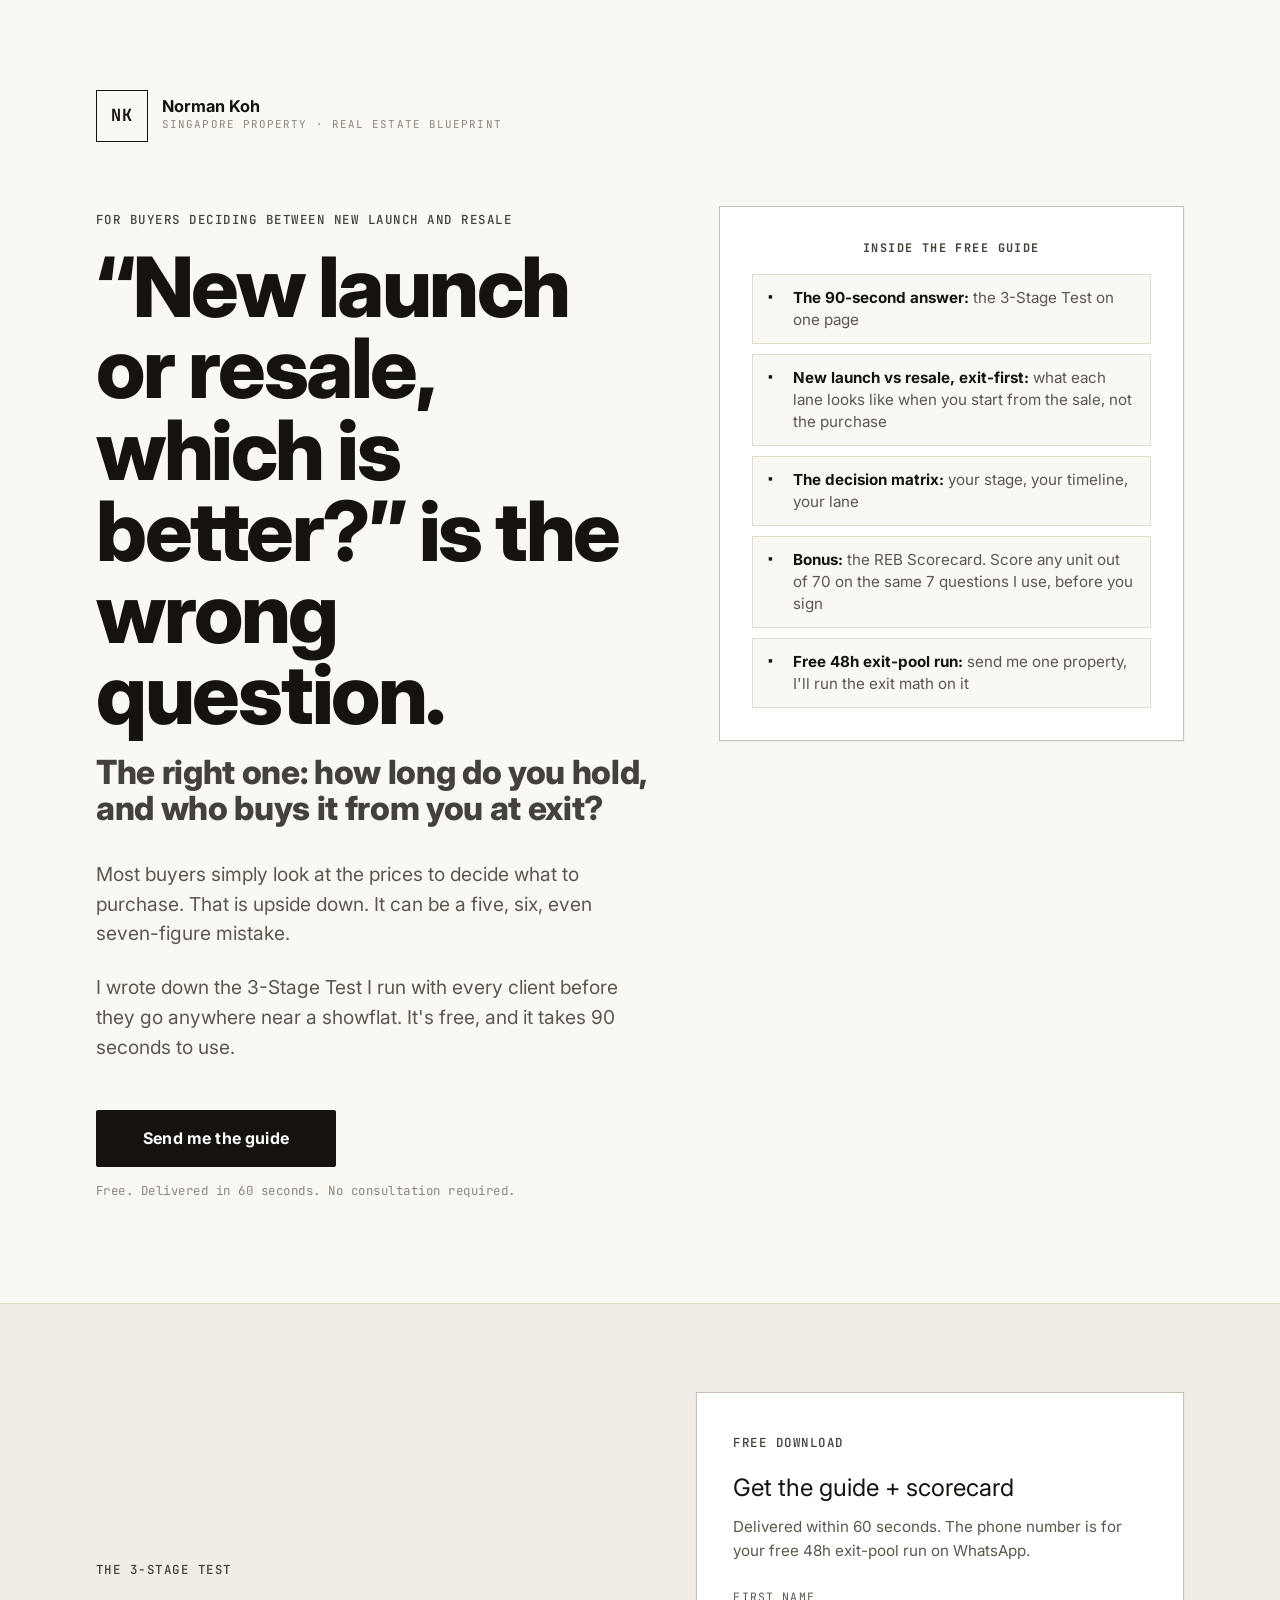
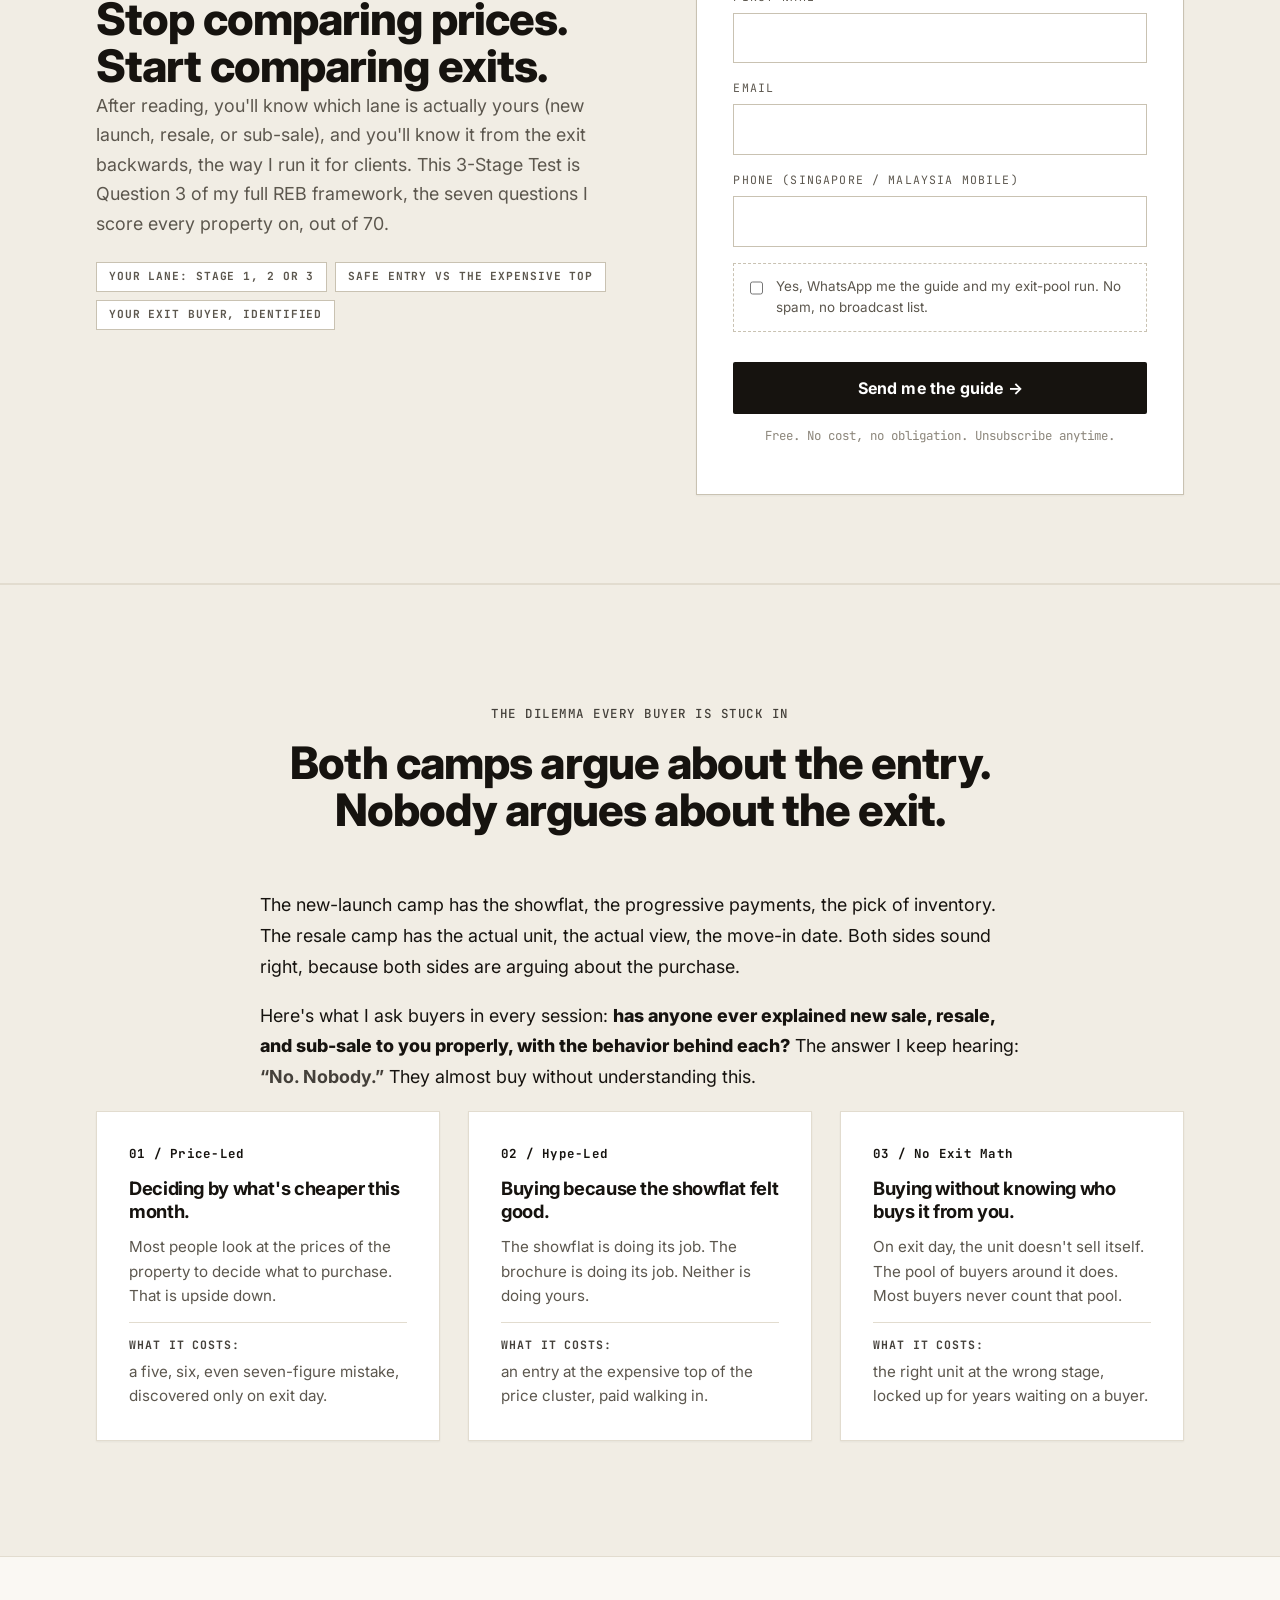
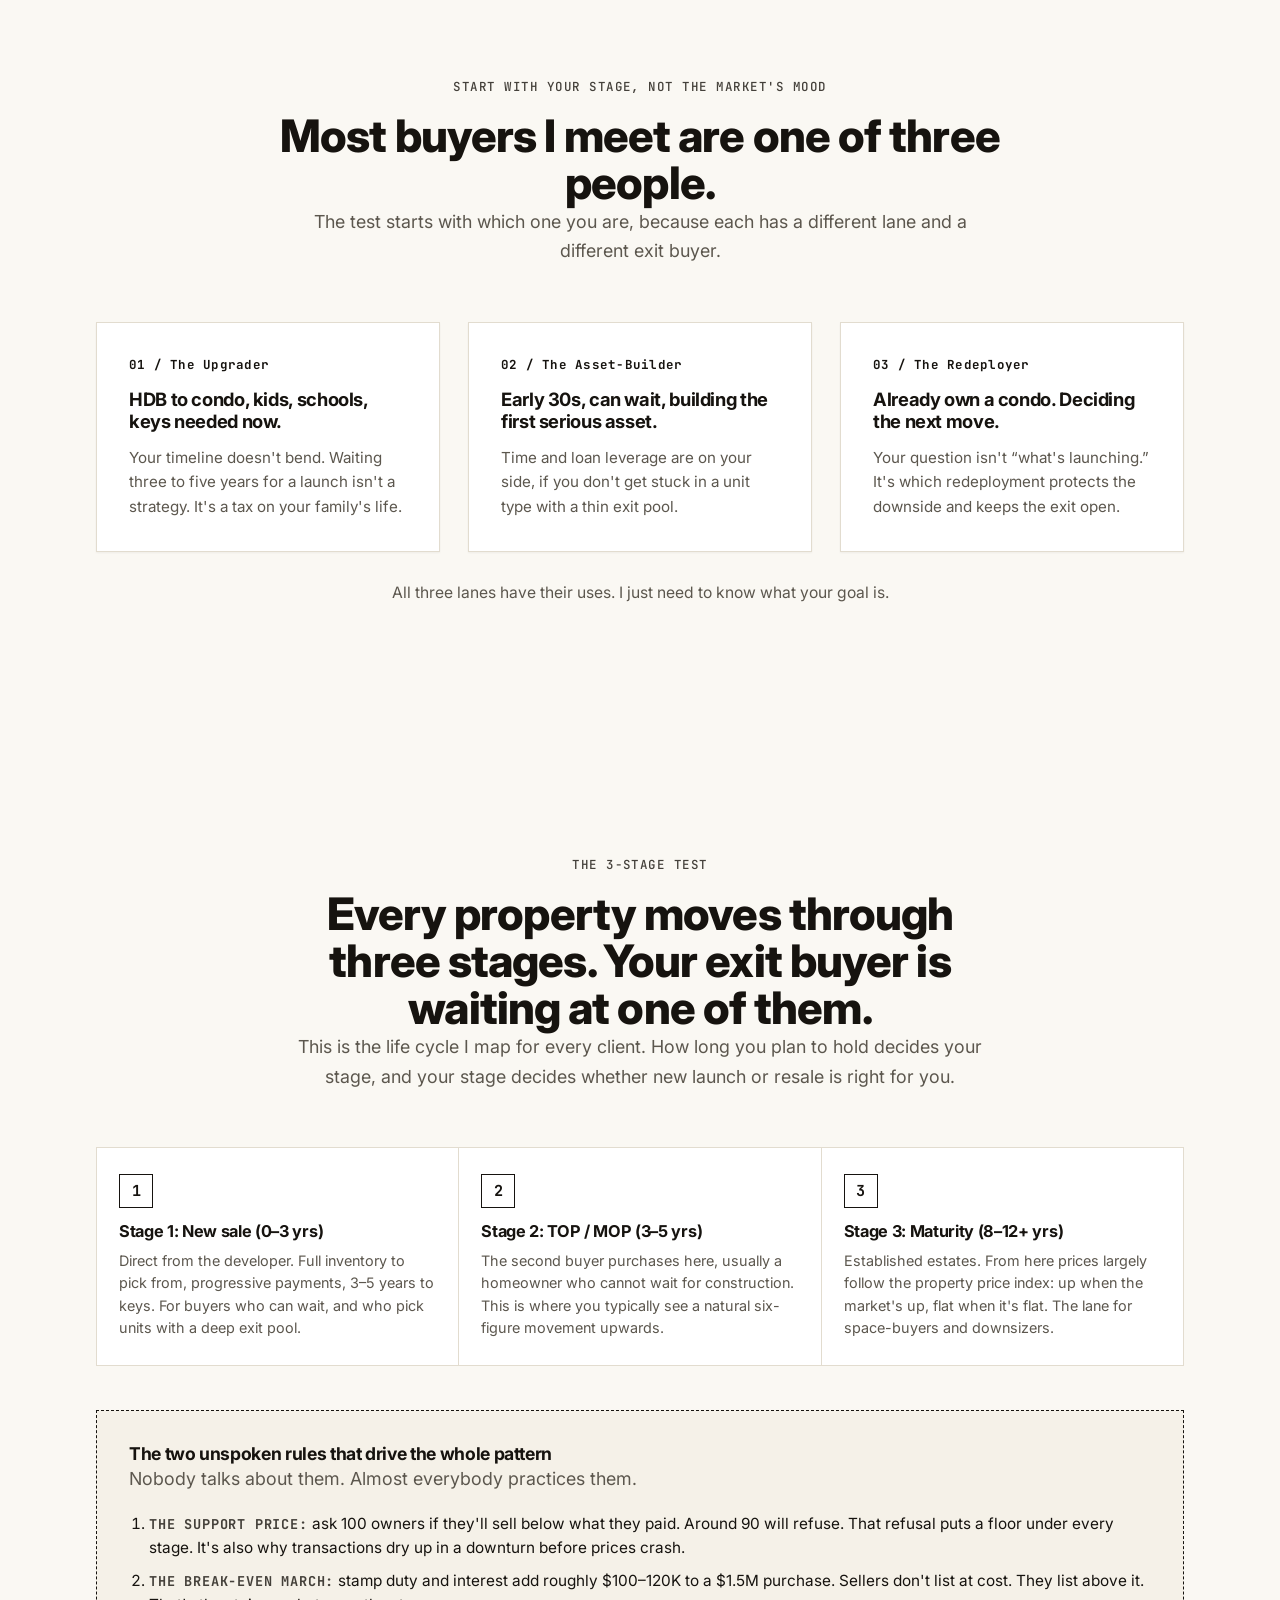
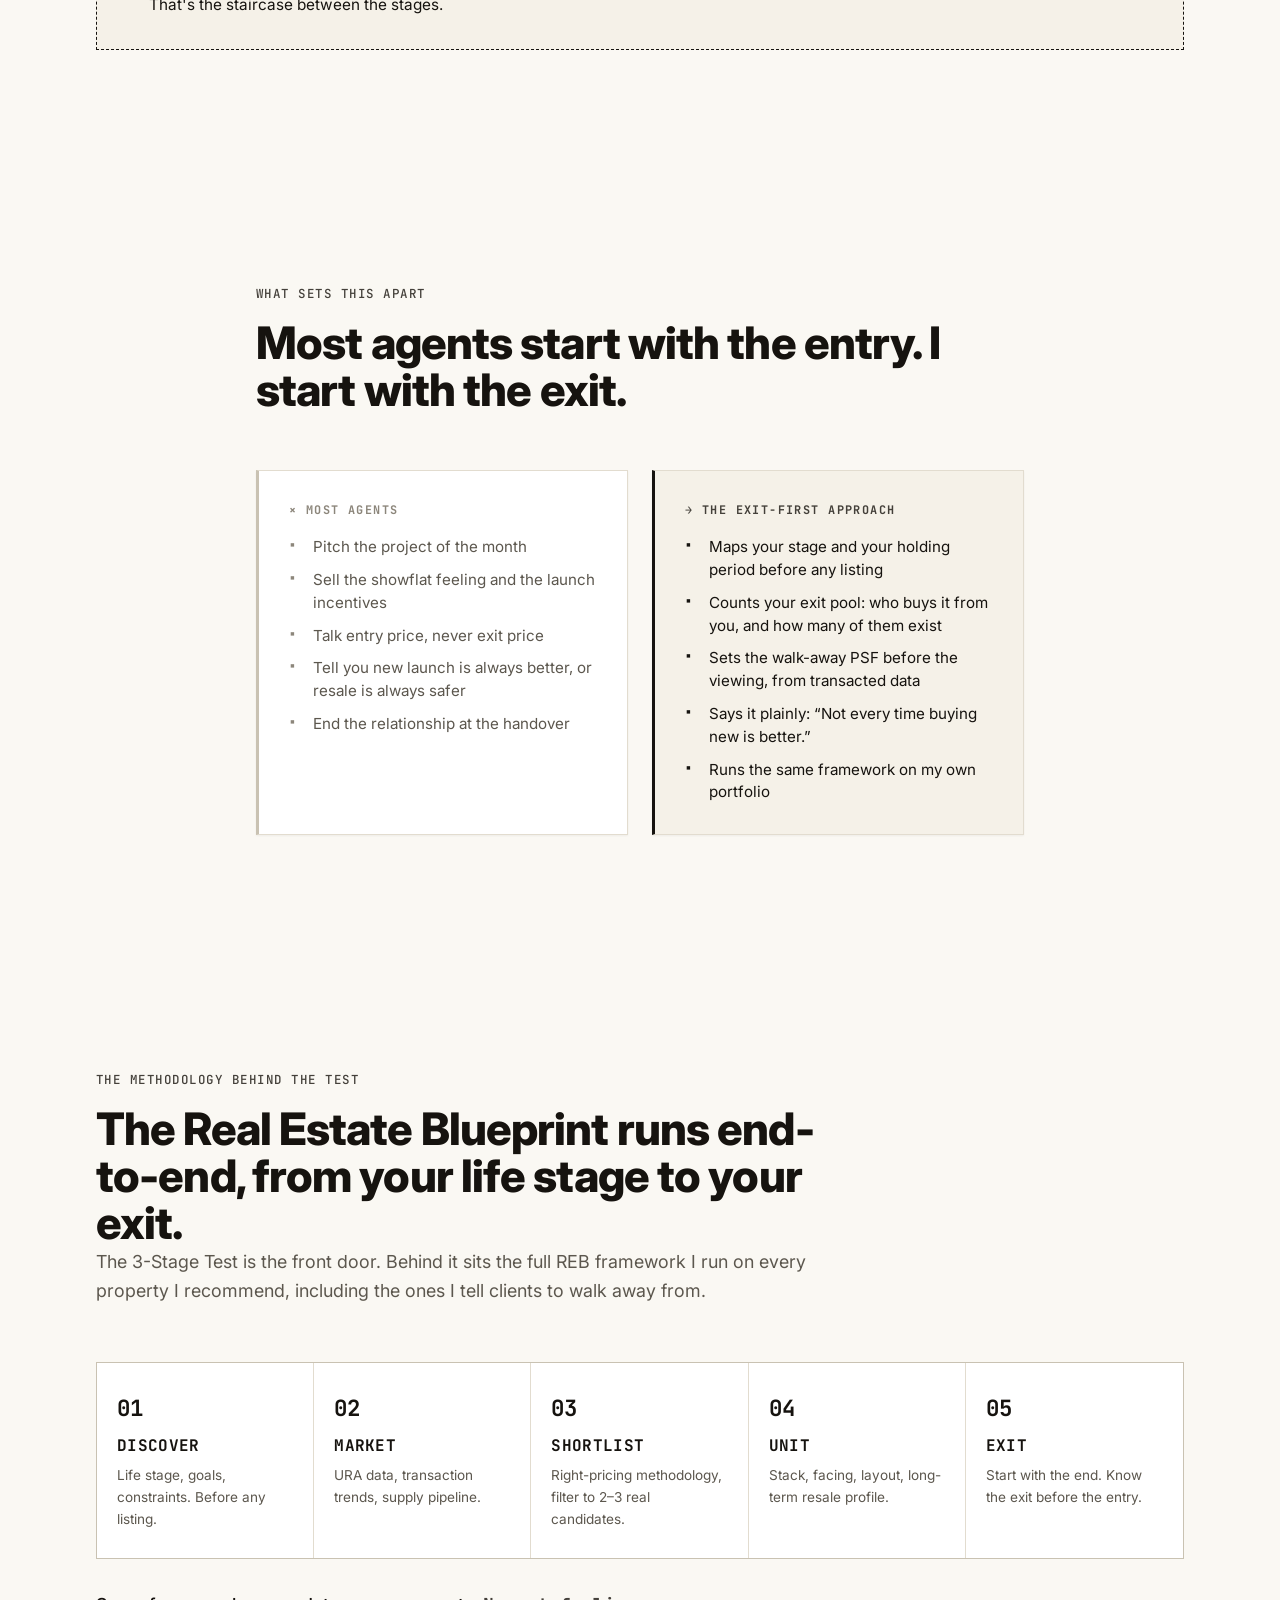
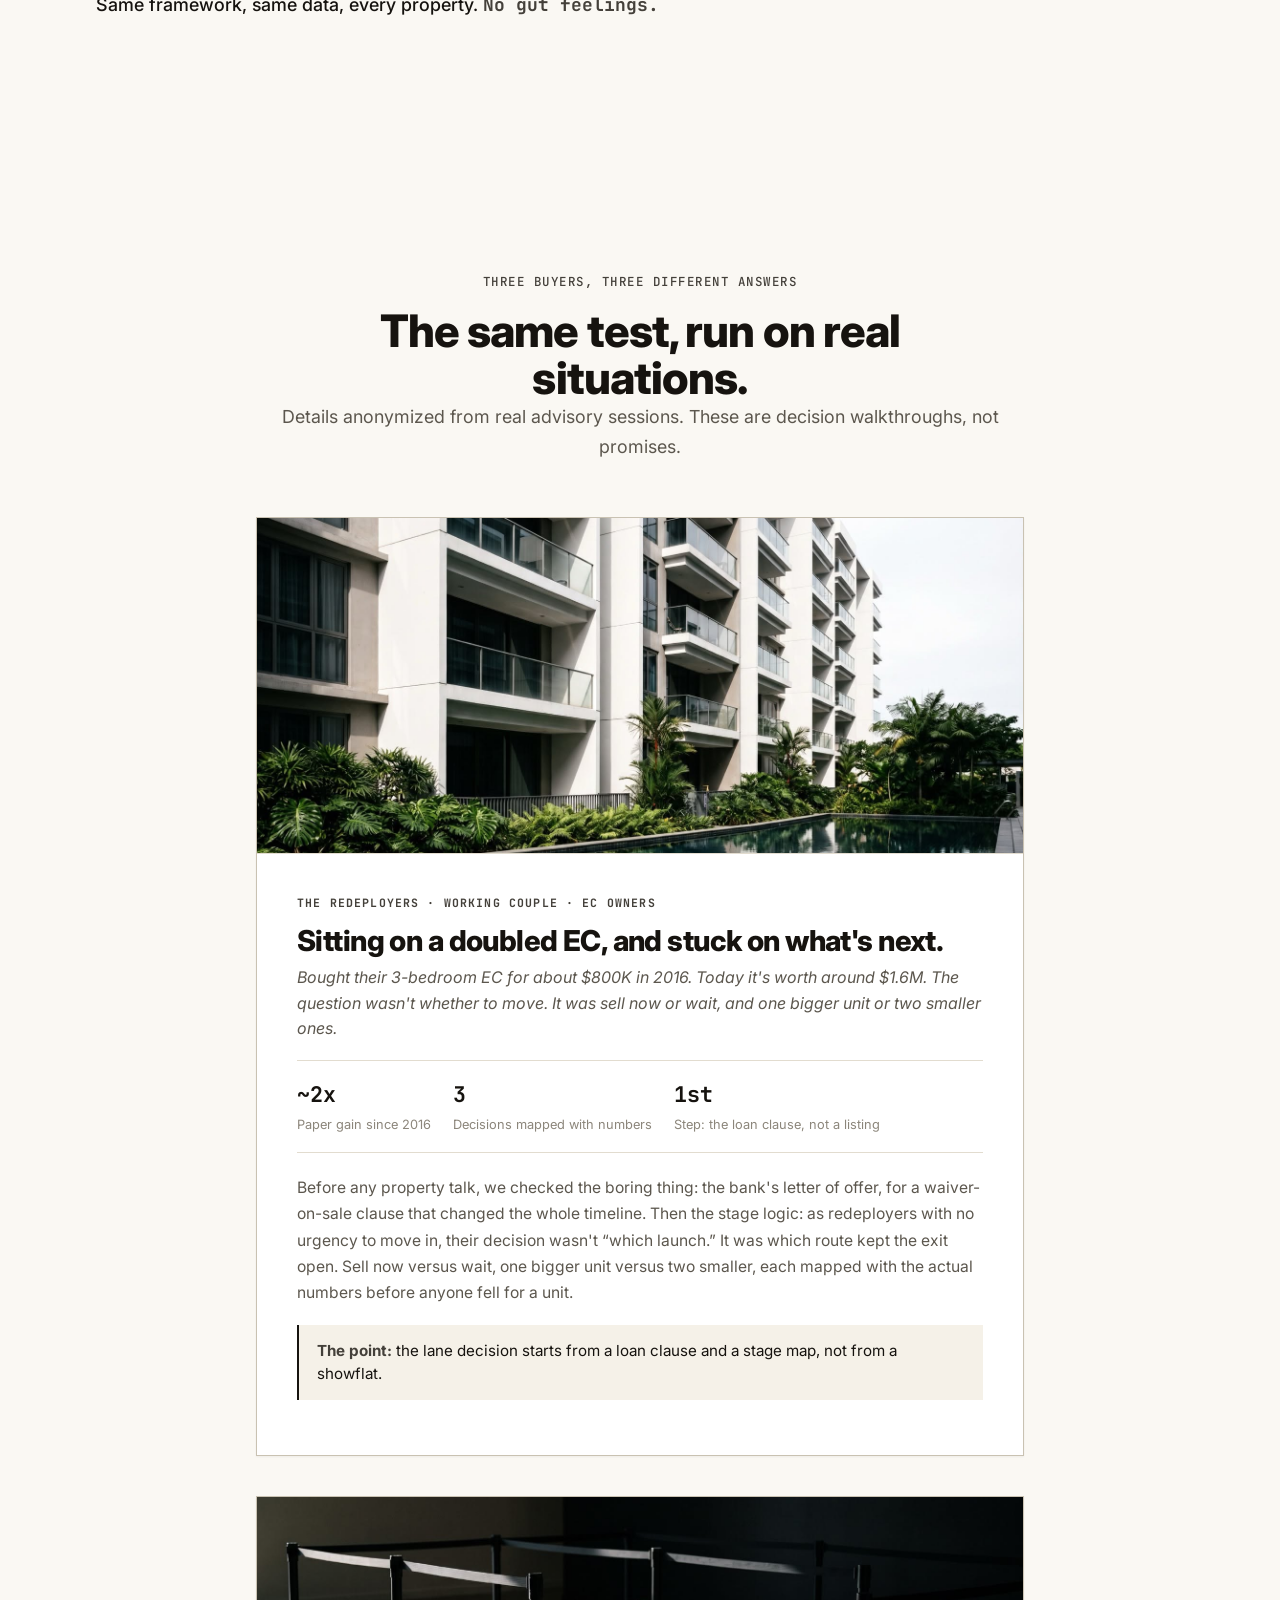
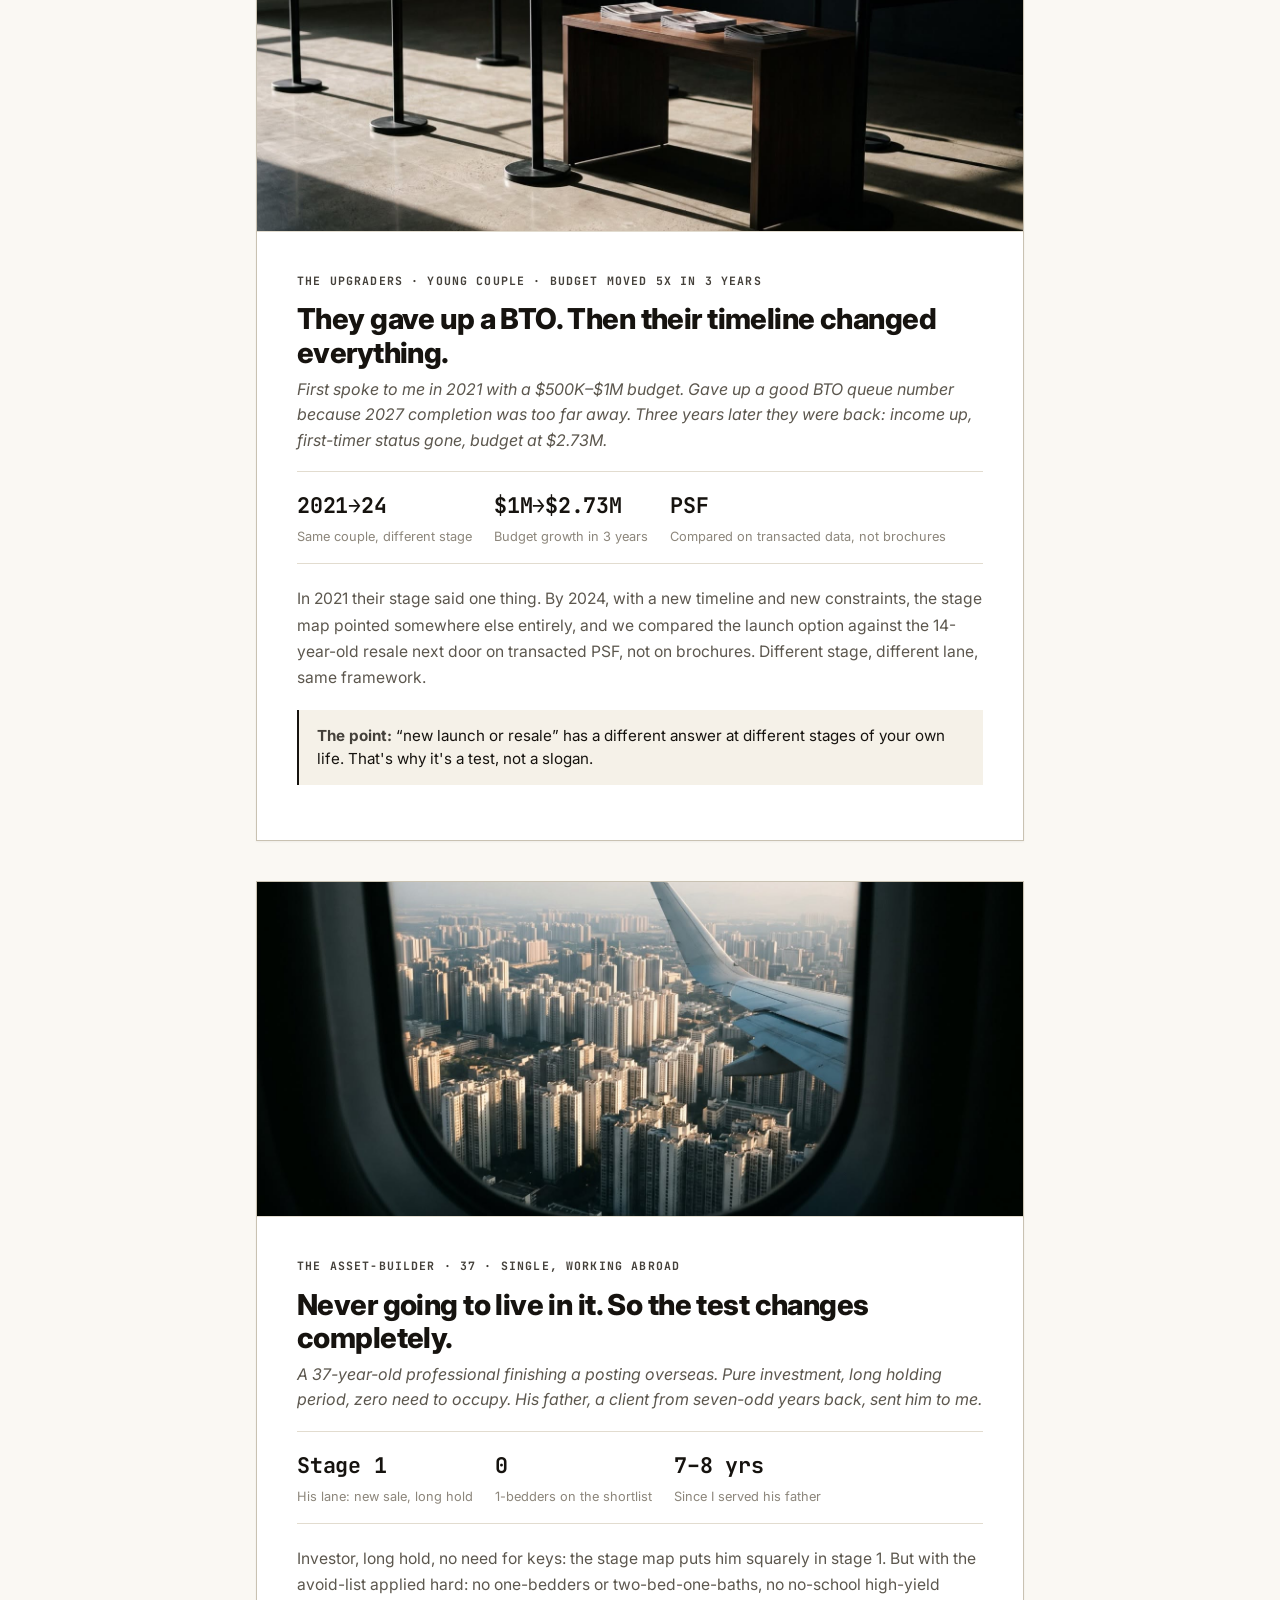
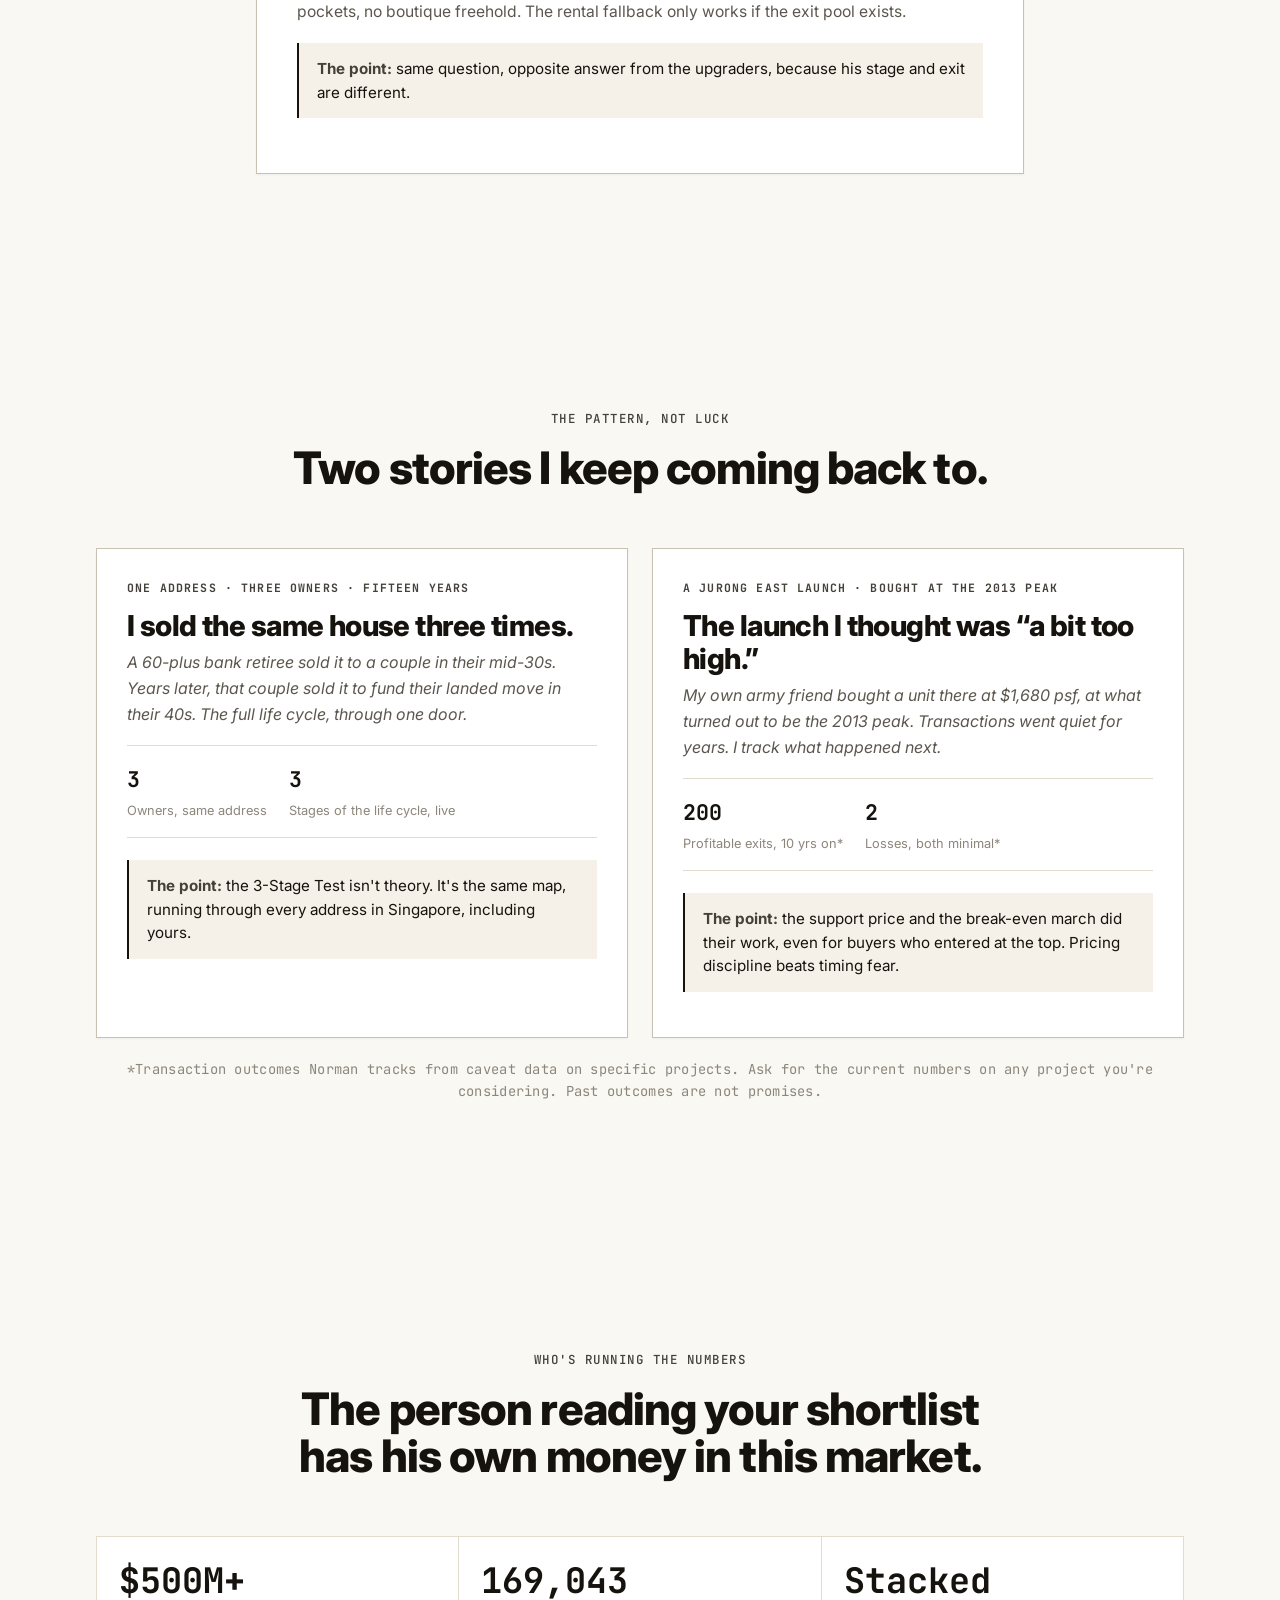
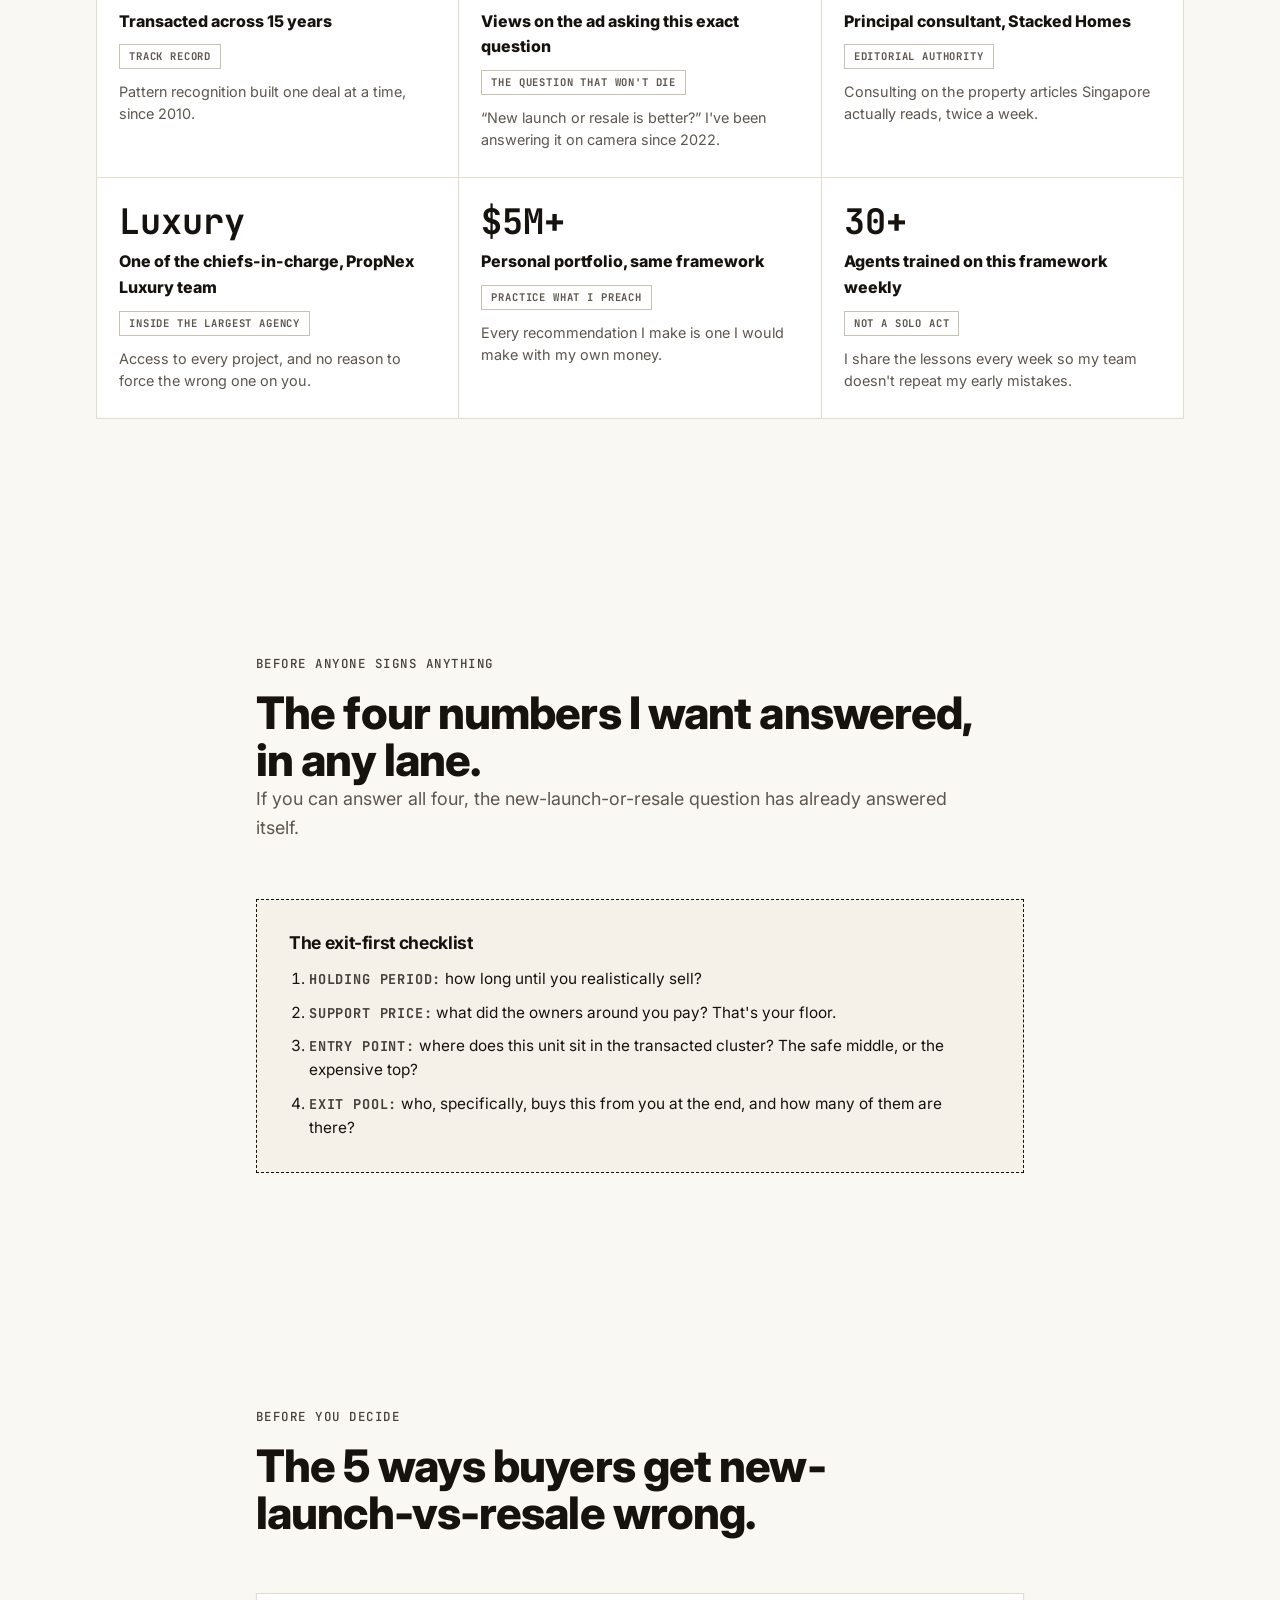
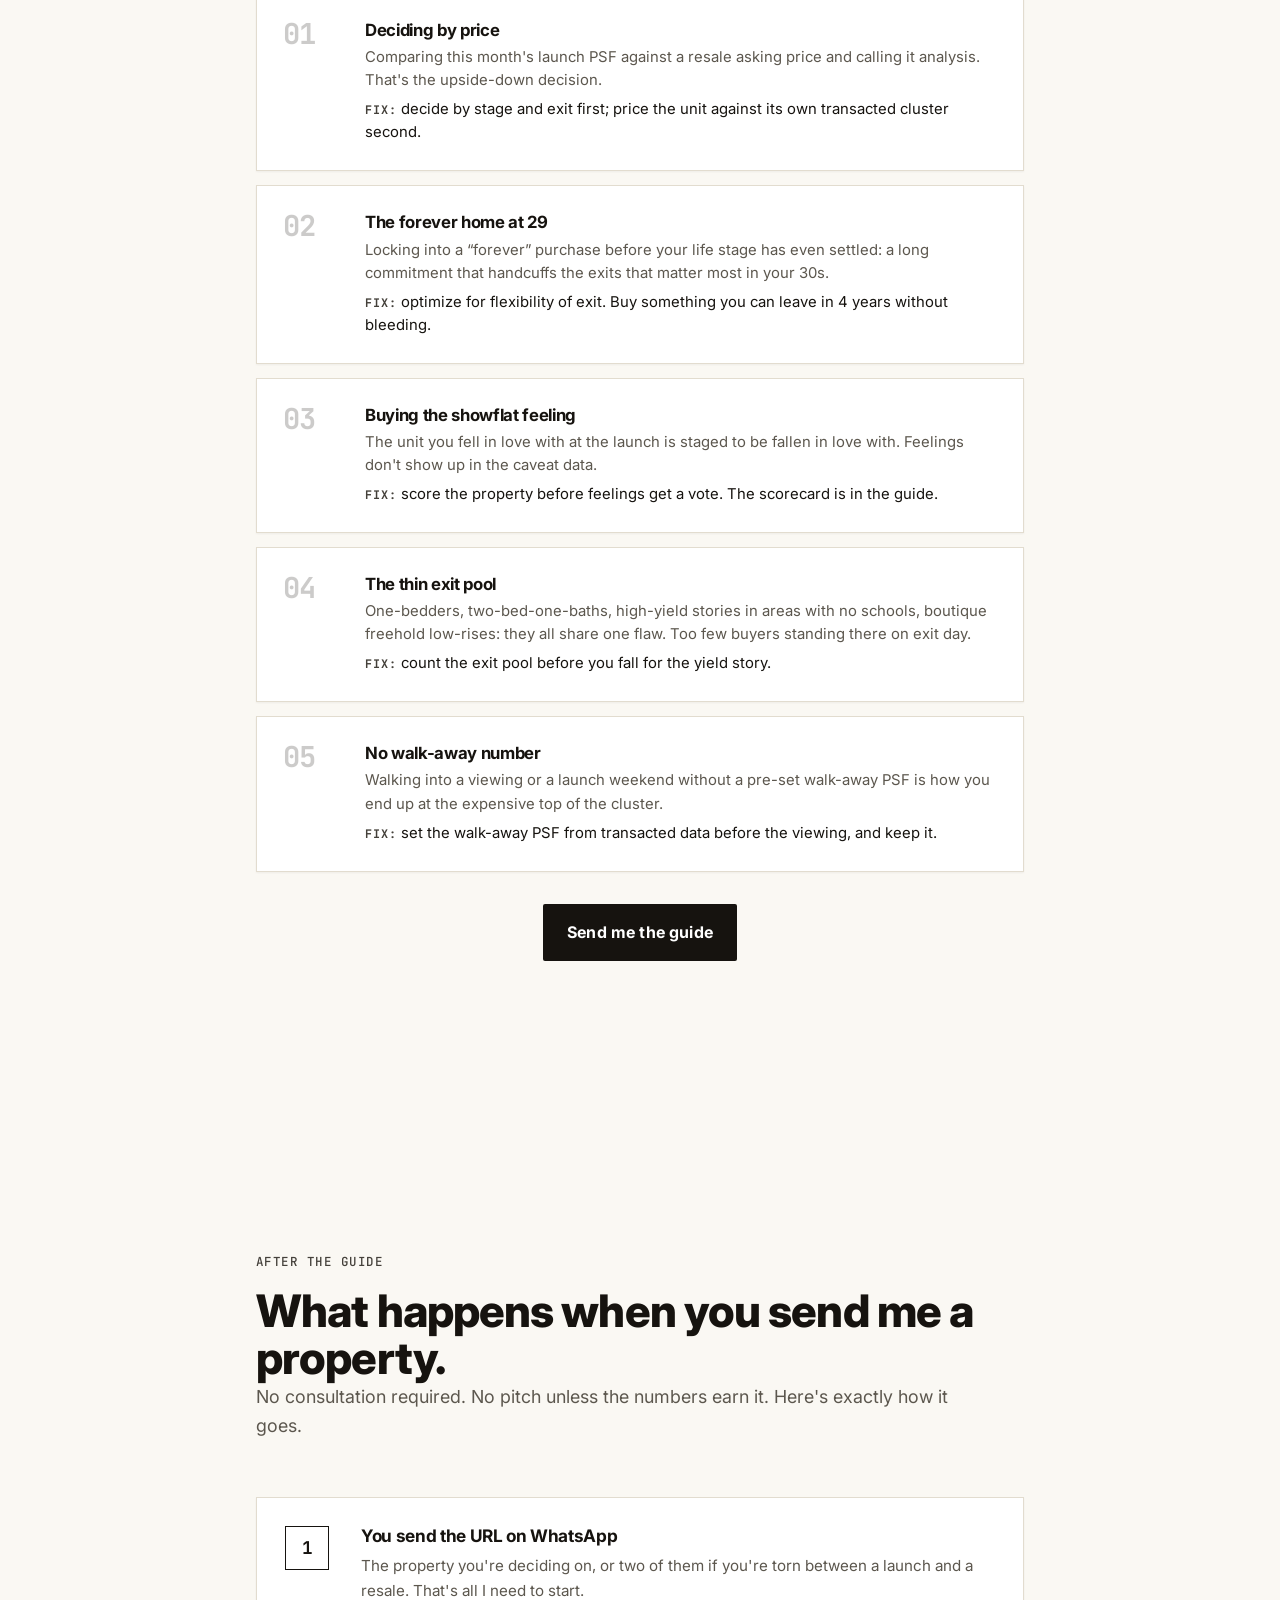
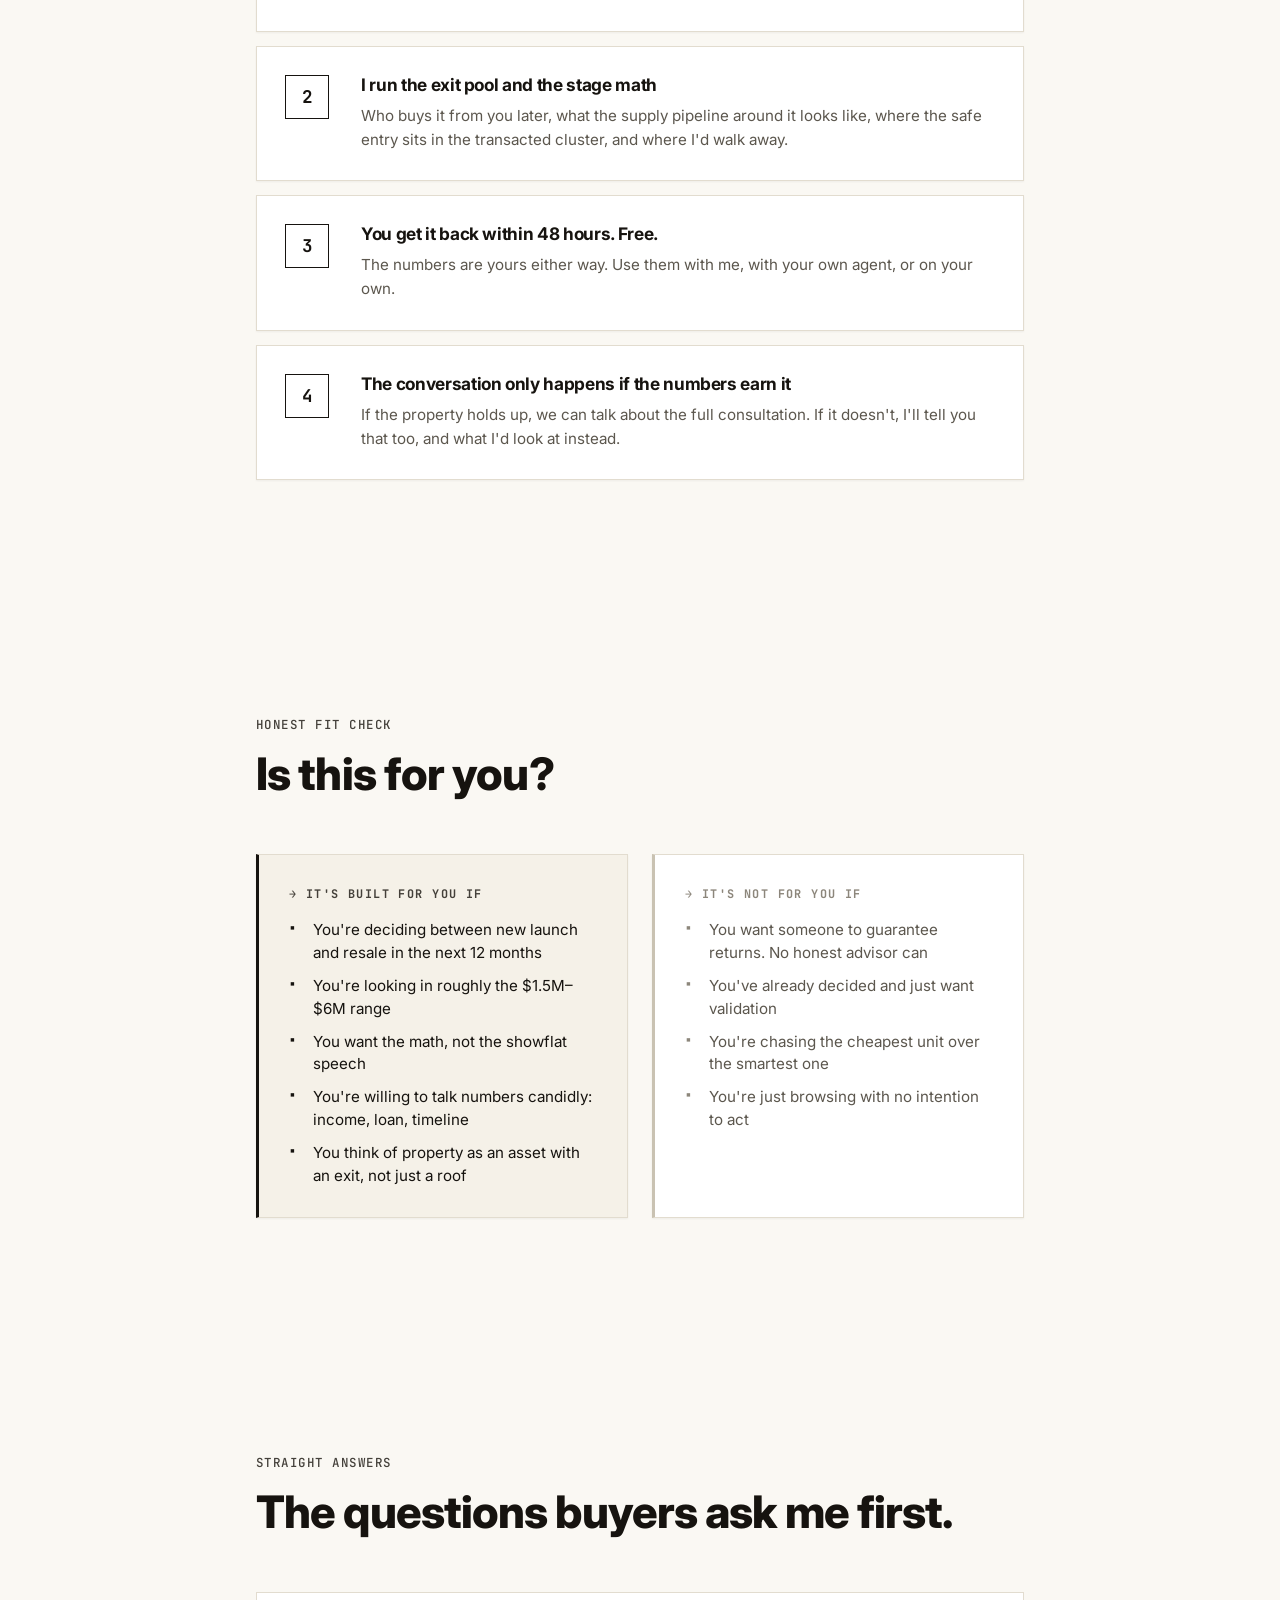
==== resale/index.html @ b8f0b805 "Add REB and resale property pages Co-Authored-By: Claude Haiku 5.5 <noreply@anthropic.com>" ====
<!doctype html>
<html lang="en">
  <head>
    <meta charset="utf-8">
    <meta name="viewport" content="width=device-width, initial-scale=1">
    <title>New Launch or Resale? | Norman Koh · Singapore Property</title>
    <meta
      name="description"
      content="New launch or resale is the wrong question. Get the 3-Stage Test Norman Koh runs with every buyer: free guide + REB Scorecard + a free 48h exit-pool run on a property of your choice."
    >
    <!-- Soft-launch: uncomment to keep this out of search during testing.
    <meta name="robots" content="noindex"> -->
    <link rel="stylesheet" href="/resale/styles.css">
    <!-- Cloudflare Turnstile (invisible bot challenge). Loads the widget script. -->
    <script src="https://challenges.cloudflare.com/turnstile/v0/api.js" async defer></script>
  </head>
  <body>
    <main class="page">

      <!-- ============================================================
           1. HERO (Linden architecture: brand row, copy left, value-card right)
           ============================================================ -->
      <section class="hero">
        <div class="hero-brand" aria-label="Norman Koh">
          <span class="brand-mark">NK</span>
          <span class="brand-copy">
            <strong>Norman Koh</strong>
            <small>Singapore property &middot; Real Estate Blueprint</small>
          </span>
        </div>

        <div class="hero-grid">
          <div class="hero-copy">
            <span class="eyebrow">For buyers deciding between new launch and resale</span>
            <h1>&ldquo;New launch or resale, which is better?&rdquo; is the wrong question.</h1>
            <p class="hero-redline">The right one: how long do you hold, and who buys it from you at exit?</p>
            <p class="hero-subtitle">
              Most buyers simply look at the prices to decide what to purchase. That is upside down.
              It can be a five, six, even seven-figure mistake.
            </p>
            <p class="hero-subtitle">
              I wrote down the 3-Stage Test I run with every client before they go anywhere near a
              showflat. It's free, and it takes 90 seconds to use.
            </p>
            <a class="button primary hero-cta" href="#download-guide">Send me the guide</a>
            <p class="hero-note">Free. Delivered in 60 seconds. No consultation required.</p>
          </div>

          <aside class="hero-guide" aria-label="What's inside the guide">
            <div class="value-card">
              <p class="vc-head">Inside the free guide</p>
              <ul class="value-list">
                <li><strong>The 90-second answer:</strong> the 3-Stage Test on one page</li>
                <li><strong>New launch vs resale, exit-first:</strong> what each lane looks like when you start from the sale, not the purchase</li>
                <li><strong>The decision matrix:</strong> your stage, your timeline, your lane</li>
                <li><strong>Bonus:</strong> the REB Scorecard. Score any unit out of 70 on the same 7 questions I use, before you sign</li>
                <li><strong>Free 48h exit-pool run:</strong> send me one property, I'll run the exit math on it</li>
              </ul>
            </div>
          </aside>
        </div>
      </section>

      <!-- ============================================================
           2. PRIMARY DOWNLOAD FORM
           ============================================================ -->
      <section class="download-section" id="download-guide">
        <div class="download-grid">
          <div class="download-copy">
            <p class="section-kicker">The 3-Stage Test</p>
            <h2>Stop comparing prices. Start comparing exits.</h2>
            <p class="lead">
              After reading, you'll know which lane is actually yours (new launch, resale, or
              sub-sale), and you'll know it from the exit backwards, the way I run it for clients.
              This 3-Stage Test is Question 3 of my full REB framework, the seven questions I score
              every property on, out of 70.
            </p>
            <div class="download-benefits">
              <span>Your lane: stage 1, 2 or 3</span>
              <span>Safe entry vs the expensive top</span>
              <span>Your exit buyer, identified</span>
            </div>
          </div>

          <aside class="lead-form-panel standalone">
            <p class="form-eyebrow">Free download</p>
            <p class="form-heading">Get the guide + scorecard</p>
            <p class="form-lead">
              Delivered within 60 seconds. The phone number is for your free 48h exit-pool run on WhatsApp.
            </p>

            <!-- LIVE FORM: posts to /api/lead (anti-bot + geo gate) → GHL webhook. Do NOT replace with a GHL iframe embed — that bypasses the bot/geo protection. -->
            <form class="lead-form" id="lead-form-hero" data-lead-form novalidate>
              <div class="field">
                <label for="hero-first-name">First name</label>
                <input id="hero-first-name" name="first_name" type="text" autocomplete="given-name" required>
              </div>
              <div class="field">
                <label for="hero-email">Email</label>
                <input id="hero-email" name="email" type="email" autocomplete="email" inputmode="email" required>
              </div>
              <div class="field">
                <label for="hero-phone">Phone (Singapore / Malaysia mobile)</label>
                <input id="hero-phone" name="phone" type="tel" autocomplete="tel" inputmode="tel" required>
              </div>
              <label class="form-consent">
                <input type="checkbox" name="whatsapp_opt_in" value="yes" required>
                <span>Yes, WhatsApp me the guide and my exit-pool run. No spam, no broadcast list.</span>
              </label>
              <!-- Honeypot: hidden from humans; bots that fill it are rejected server-side. -->
              <div class="hp-field" aria-hidden="true">
                <label>Company<input type="text" name="company" tabindex="-1" autocomplete="off"></label>
              </div>
              <!-- Cloudflare Turnstile widget. Replace TURNSTILE_SITEKEY with the real sitekey before publish. -->
              <div class="cf-turnstile" data-sitekey="TURNSTILE_SITEKEY" data-placeholder="TURNSTILE_SITEKEY" data-size="flexible"></div>
              <button type="submit" class="button primary full-width">Send me the guide &rarr;</button>
              <div class="form-error">Pop in your name, a valid email, and a Singapore or Malaysia mobile, then tick the box.</div>
              <p class="form-fineprint">Free. No cost, no obligation. Unsubscribe anytime.</p>
              <div class="form-fallback" hidden>
                Something didn't go through. <a href="WHATSAPP_URL" data-placeholder="WHATSAPP_URL">Message me on WhatsApp</a> and I'll send it directly.
              </div>
            </form>
          </aside>
        </div>
      </section>

      <!-- ============================================================
           3. PROBLEM BAND
           ============================================================ -->
      <section class="band">
        <div class="section">
          <div class="section-title centered">
            <p class="section-kicker">The dilemma every buyer is stuck in</p>
            <h2>Both camps argue about the entry. Nobody argues about the exit.</h2>
          </div>
          <div class="prose">
            <p>
              The new-launch camp has the showflat, the progressive payments, the pick of inventory.
              The resale camp has the actual unit, the actual view, the move-in date. Both sides sound
              right, because both sides are arguing about the purchase.
            </p>
            <p>
              Here's what I ask buyers in every session: <strong>has anyone ever explained new sale,
              resale, and sub-sale to you properly, with the behavior behind each?</strong>
              The answer I keep hearing: <span class="em-red">&ldquo;No. Nobody.&rdquo;</span>
              They almost buy without understanding this.
            </p>
          </div>
          <div class="problem-grid">
            <article class="card">
              <span class="card-num">01 / Price-Led</span>
              <h3>Deciding by what's cheaper this month.</h3>
              <p>Most people look at the prices of the property to decide what to purchase. That is upside down.</p>
              <p class="card-consequence">
                <strong>What it costs:</strong> a five, six, even seven-figure mistake, discovered only on exit day.
              </p>
            </article>
            <article class="card">
              <span class="card-num">02 / Hype-Led</span>
              <h3>Buying because the showflat felt good.</h3>
              <p>The showflat is doing its job. The brochure is doing its job. Neither is doing yours.</p>
              <p class="card-consequence">
                <strong>What it costs:</strong> an entry at the expensive top of the price cluster, paid walking in.
              </p>
            </article>
            <article class="card">
              <span class="card-num">03 / No Exit Math</span>
              <h3>Buying without knowing who buys it from you.</h3>
              <p>On exit day, the unit doesn't sell itself. The pool of buyers around it does. Most buyers never count that pool.</p>
              <p class="card-consequence">
                <strong>What it costs:</strong> the right unit at the wrong stage, locked up for years waiting on a buyer.
              </p>
            </article>
          </div>
        </div>
      </section>

      <!-- ============================================================
           5. WHO ARE YOU — 3 buyer profiles
           ============================================================ -->
      <section class="section">
        <div class="section-title centered">
          <p class="section-kicker">Start with your stage, not the market's mood</p>
          <h2>Most buyers I meet are one of three people.</h2>
          <p class="lead">The test starts with which one you are, because each has a different lane and a different exit buyer.</p>
        </div>
        <div class="problem-grid">
          <article class="card">
            <span class="card-num">01 / The Upgrader</span>
            <h3>HDB to condo, kids, schools, keys needed now.</h3>
            <p>Your timeline doesn't bend. Waiting three to five years for a launch isn't a strategy. It's a tax on your family's life.</p>
          </article>
          <article class="card">
            <span class="card-num">02 / The Asset-Builder</span>
            <h3>Early 30s, can wait, building the first serious asset.</h3>
            <p>Time and loan leverage are on your side, if you don't get stuck in a unit type with a thin exit pool.</p>
          </article>
          <article class="card">
            <span class="card-num">03 / The Redeployer</span>
            <h3>Already own a condo. Deciding the next move.</h3>
            <p>Your question isn't &ldquo;what's launching.&rdquo; It's which redeployment protects the downside and keeps the exit open.</p>
          </article>
        </div>
        <p class="proof-note statement">All three lanes have their uses. I just need to know what your goal is.</p>
      </section>

      <!-- ============================================================
           6. THE 3-STAGE LIFECYCLE (framework centerpiece)
           ============================================================ -->
      <section class="section">
        <div class="section-title centered">
          <p class="section-kicker">The 3-Stage Test</p>
          <h2>Every property moves through three stages. Your exit buyer is waiting at one of them.</h2>
          <p class="lead">
            This is the life cycle I map for every client. How long you plan to hold decides your stage,
            and your stage decides whether new launch or resale is right for you.
          </p>
        </div>
        <div class="pillars">
          <div class="pillar">
            <span class="p-num">1</span>
            <h3>Stage 1: New sale (0–3 yrs)</h3>
            <p>Direct from the developer. Full inventory to pick from, progressive payments, 3–5 years to keys. For buyers who can wait, and who pick units with a deep exit pool.</p>
          </div>
          <div class="pillar">
            <span class="p-num">2</span>
            <h3>Stage 2: TOP / MOP (3–5 yrs)</h3>
            <p>The second buyer purchases here, usually a homeowner who cannot wait for construction. This is where you typically see a natural six-figure movement upwards.</p>
          </div>
          <div class="pillar">
            <span class="p-num">3</span>
            <h3>Stage 3: Maturity (8–12+ yrs)</h3>
            <p>Established estates. From here prices largely follow the property price index: up when the market's up, flat when it's flat. The lane for space-buyers and downsizers.</p>
          </div>
        </div>

        <div class="questions">
          <h3>The two unspoken rules that drive the whole pattern</h3>
          <p class="lead">Nobody talks about them. Almost everybody practices them.</p>
          <ol>
            <li><strong>The support price:</strong> ask 100 owners if they'll sell below what they paid. Around 90 will refuse. That refusal puts a floor under every stage. It's also why transactions dry up in a downturn before prices crash.</li>
            <li><strong>The break-even march:</strong> stamp duty and interest add roughly $100–120K to a $1.5M purchase. Sellers don't list at cost. They list above it. That's the staircase between the stages.</li>
          </ol>
        </div>
      </section>

      <!-- ============================================================
           7. MOST AGENTS VS THE EXIT-FIRST APPROACH
           ============================================================ -->
      <section class="section narrow">
        <div class="section-title">
          <p class="section-kicker">What sets this apart</p>
          <h2>Most agents start with the entry. I start with the exit.</h2>
        </div>
        <div class="fit-grid">
          <div class="fit-col no">
            <p class="fit-label">&times; Most agents</p>
            <ul>
              <li>Pitch the project of the month</li>
              <li>Sell the showflat feeling and the launch incentives</li>
              <li>Talk entry price, never exit price</li>
              <li>Tell you new launch is always better, or resale is always safer</li>
              <li>End the relationship at the handover</li>
            </ul>
          </div>
          <div class="fit-col yes">
            <p class="fit-label">&rarr; The exit-first approach</p>
            <ul>
              <li>Maps your stage and your holding period before any listing</li>
              <li>Counts your exit pool: who buys it from you, and how many of them exist</li>
              <li>Sets the walk-away PSF before the viewing, from transacted data</li>
              <li>Says it plainly: &ldquo;Not every time buying new is better.&rdquo;</li>
              <li>Runs the same framework on my own portfolio</li>
            </ul>
          </div>
        </div>
      </section>

      <!-- ============================================================
           8. THE METHODOLOGY — REB 5 stages
           ============================================================ -->
      <section class="section">
        <div class="section-title">
          <p class="section-kicker">The methodology behind the test</p>
          <h2>The Real Estate Blueprint runs end-to-end, from your life stage to your exit.</h2>
          <p class="lead">
            The 3-Stage Test is the front door. Behind it sits the full REB framework I run on every
            property I recommend, including the ones I tell clients to walk away from.
          </p>
        </div>
        <div class="reb-strip">
          <article class="reb-stage">
            <span class="reb-stage-num">01</span>
            <h3>Discover</h3>
            <p>Life stage, goals, constraints. Before any listing.</p>
          </article>
          <article class="reb-stage">
            <span class="reb-stage-num">02</span>
            <h3>Market</h3>
            <p>URA data, transaction trends, supply pipeline.</p>
          </article>
          <article class="reb-stage">
            <span class="reb-stage-num">03</span>
            <h3>Shortlist</h3>
            <p>Right-pricing methodology, filter to 2&ndash;3 real candidates.</p>
          </article>
          <article class="reb-stage">
            <span class="reb-stage-num">04</span>
            <h3>Unit</h3>
            <p>Stack, facing, layout, long-term resale profile.</p>
          </article>
          <article class="reb-stage">
            <span class="reb-stage-num">05</span>
            <h3>Exit</h3>
            <p>Start with the end. Know the exit before the entry.</p>
          </article>
        </div>
        <p class="reb-strip-caption">
          Same framework, same data, every property. <span class="mono">No gut feelings.</span>
        </p>
      </section>

      <!-- ============================================================
           9. CASE STUDIES — 3 advisory walkthroughs (anonymized)
           PERMISSION GATE: anonymized from real consults — Bryan/Norman
           must approve before publish (handoff Open Q).
           ============================================================ -->
      <section class="section narrow">
        <div class="section-title centered">
          <p class="section-kicker">Three buyers, three different answers</p>
          <h2>The same test, run on real situations.</h2>
          <p class="lead">Details anonymized from real advisory sessions. These are decision walkthroughs, not promises.</p>
        </div>

        <article class="case-study">
          <figure class="cs-visual">
            <img class="cs-image" src="/resale/assets/case-ec.jpg" alt="A condominium block with repeated balconies beside a communal pool" loading="lazy">
          </figure>
          <div class="cs-body">
            <p class="cs-eyebrow">The redeployers &middot; working couple &middot; EC owners</p>
            <h2 class="cs-name">Sitting on a doubled EC, and stuck on what's next.</h2>
            <p class="cs-tagline">Bought their 3-bedroom EC for about $800K in 2016. Today it's worth around $1.6M. The question wasn't whether to move. It was sell now or wait, and one bigger unit or two smaller ones.</p>
            <div class="cs-stats">
              <div class="cs-stat gain"><strong>~2x</strong><span>Paper gain since 2016</span></div>
              <div class="cs-stat"><strong>3</strong><span>Decisions mapped with numbers</span></div>
              <div class="cs-stat"><strong>1st</strong><span>Step: the loan clause, not a listing</span></div>
            </div>
            <div class="cs-narrative">
              <p>
                Before any property talk, we checked the boring thing: the bank's letter of offer, for a
                waiver-on-sale clause that changed the whole timeline. Then the stage logic: as redeployers
                with no urgency to move in, their decision wasn't &ldquo;which launch.&rdquo; It was which
                route kept the exit open. Sell now versus wait, one bigger unit versus two smaller,
                each mapped with the actual numbers before anyone fell for a unit.
              </p>
            </div>
            <p class="cs-insight"><strong>The point:</strong> the lane decision starts from a loan clause and a stage map, not from a showflat.</p>
          </div>
        </article>

        <article class="case-study">
          <figure class="cs-visual">
            <img class="cs-image" src="/resale/assets/case-ballot.jpg" alt="An empty launch-gallery registration table with queue barriers and stacked brochures" loading="lazy">
          </figure>
          <div class="cs-body">
            <p class="cs-eyebrow">The upgraders &middot; young couple &middot; budget moved 5x in 3 years</p>
            <h2 class="cs-name">They gave up a BTO. Then their timeline changed everything.</h2>
            <p class="cs-tagline">First spoke to me in 2021 with a $500K&ndash;$1M budget. Gave up a good BTO queue number because 2027 completion was too far away. Three years later they were back: income up, first-timer status gone, budget at $2.73M.</p>
            <div class="cs-stats">
              <div class="cs-stat"><strong>2021&rarr;24</strong><span>Same couple, different stage</span></div>
              <div class="cs-stat gain"><strong>$1M&rarr;$2.73M</strong><span>Budget growth in 3 years</span></div>
              <div class="cs-stat"><strong>PSF</strong><span>Compared on transacted data, not brochures</span></div>
            </div>
            <div class="cs-narrative">
              <p>
                In 2021 their stage said one thing. By 2024, with a new timeline and new constraints, the
                stage map pointed somewhere else entirely, and we compared the launch option against
                the 14-year-old resale next door on transacted PSF, not on brochures. Different stage,
                different lane, same framework.
              </p>
            </div>
            <p class="cs-insight"><strong>The point:</strong> &ldquo;new launch or resale&rdquo; has a different answer at different stages of your own life. That's why it's a test, not a slogan.</p>
          </div>
        </article>

        <article class="case-study">
          <figure class="cs-visual">
            <img class="cs-image" src="/resale/assets/case-investor.jpg" alt="High-rise residential districts seen from an airplane window" loading="lazy">
          </figure>
          <div class="cs-body">
            <p class="cs-eyebrow">The asset-builder &middot; 37 &middot; single, working abroad</p>
            <h2 class="cs-name">Never going to live in it. So the test changes completely.</h2>
            <p class="cs-tagline">A 37-year-old professional finishing a posting overseas. Pure investment, long holding period, zero need to occupy. His father, a client from seven-odd years back, sent him to me.</p>
            <div class="cs-stats">
              <div class="cs-stat"><strong>Stage 1</strong><span>His lane: new sale, long hold</span></div>
              <div class="cs-stat"><strong>0</strong><span>1-bedders on the shortlist</span></div>
              <div class="cs-stat"><strong>7&ndash;8 yrs</strong><span>Since I served his father</span></div>
            </div>
            <div class="cs-narrative">
              <p>
                Investor, long hold, no need for keys: the stage map puts him squarely in stage 1.
                But with the avoid-list applied hard: no one-bedders or two-bed-one-baths, no
                no-school high-yield pockets, no boutique freehold. The rental fallback only works
                if the exit pool exists.
              </p>
            </div>
            <p class="cs-insight"><strong>The point:</strong> same question, opposite answer from the upgraders, because his stage and exit are different.</p>
          </div>
        </article>
      </section>

      <!-- ============================================================
           10. CASE DUO — the lifecycle proven twice
           ============================================================ -->
      <section class="section">
        <div class="section-title centered">
          <p class="section-kicker">The pattern, not luck</p>
          <h2>Two stories I keep coming back to.</h2>
        </div>
        <div class="case-duo">
          <article class="case-study">
            <div class="cs-body">
              <p class="cs-eyebrow">One address &middot; three owners &middot; fifteen years</p>
              <h2 class="cs-name">I sold the same house three times.</h2>
              <p class="cs-tagline">A 60-plus bank retiree sold it to a couple in their mid-30s. Years later, that couple sold it to fund their landed move in their 40s. The full life cycle, through one door.</p>
              <div class="cs-stats">
                <div class="cs-stat"><strong>3</strong><span>Owners, same address</span></div>
                <div class="cs-stat"><strong>3</strong><span>Stages of the life cycle, live</span></div>
              </div>
              <p class="cs-insight"><strong>The point:</strong> the 3-Stage Test isn't theory. It's the same map, running through every address in Singapore, including yours.</p>
            </div>
          </article>

          <article class="case-study">
            <div class="cs-body">
              <p class="cs-eyebrow">A Jurong East launch &middot; bought at the 2013 peak</p>
              <h2 class="cs-name">The launch I thought was &ldquo;a bit too high.&rdquo;</h2>
              <p class="cs-tagline">My own army friend bought a unit there at $1,680 psf, at what turned out to be the 2013 peak. Transactions went quiet for years. I track what happened next.</p>
              <div class="cs-stats">
                <div class="cs-stat gain"><strong>200</strong><span>Profitable exits, 10 yrs on*</span></div>
                <div class="cs-stat"><strong>2</strong><span>Losses, both minimal*</span></div>
              </div>
              <p class="cs-insight"><strong>The point:</strong> the support price and the break-even march did their work, even for buyers who entered at the top. Pricing discipline beats timing fear.</p>
            </div>
          </article>
        </div>
        <p class="proof-note">*Transaction outcomes Norman tracks from caveat data on specific projects. Ask for the current numbers on any project you're considering. Past outcomes are not promises.</p>
      </section>

      <!-- ============================================================
           11. PROOF GRID — credential tiles (verified claims only)
           ============================================================ -->
      <section class="section">
        <div class="section-title centered">
          <p class="section-kicker">Who's running the numbers</p>
          <h2>The person reading your shortlist has his own money in this market.</h2>
        </div>
        <div class="proof-grid">
          <div class="proof-card">
            <span class="pc-num">$500M+</span>
            <div class="pc-name">Transacted across 15 years</div>
            <span class="pc-tag">Track record</span>
            <p class="pc-detail">Pattern recognition built one deal at a time, since 2010.</p>
          </div>
          <div class="proof-card">
            <span class="pc-num">169,043</span>
            <div class="pc-name">Views on the ad asking this exact question</div>
            <span class="pc-tag">The question that won't die</span>
            <p class="pc-detail">&ldquo;New launch or resale is better?&rdquo; I've been answering it on camera since 2022.</p>
          </div>
          <div class="proof-card">
            <span class="pc-num">Stacked</span>
            <div class="pc-name">Principal consultant, Stacked Homes</div>
            <span class="pc-tag">Editorial authority</span>
            <p class="pc-detail">Consulting on the property articles Singapore actually reads, twice a week.</p>
          </div>
          <div class="proof-card">
            <span class="pc-num">Luxury</span>
            <div class="pc-name">One of the chiefs-in-charge, PropNex Luxury team</div>
            <span class="pc-tag">Inside the largest agency</span>
            <p class="pc-detail">Access to every project, and no reason to force the wrong one on you.</p>
          </div>
          <div class="proof-card">
            <span class="pc-num">$5M+</span>
            <div class="pc-name">Personal portfolio, same framework</div>
            <span class="pc-tag">Practice what I preach</span>
            <p class="pc-detail">Every recommendation I make is one I would make with my own money.</p>
          </div>
          <div class="proof-card">
            <span class="pc-num">30+</span>
            <div class="pc-name">Agents trained on this framework weekly</div>
            <span class="pc-tag">Not a solo act</span>
            <p class="pc-detail">I share the lessons every week so my team doesn't repeat my early mistakes.</p>
          </div>
        </div>
      </section>

      <!-- ============================================================
           12. HOW THE DECISION GETS MADE — the four numbers
           ============================================================ -->
      <section class="section narrow">
        <div class="section-title">
          <p class="section-kicker">Before anyone signs anything</p>
          <h2>The four numbers I want answered, in any lane.</h2>
          <p class="lead">If you can answer all four, the new-launch-or-resale question has already answered itself.</p>
        </div>
        <div class="questions">
          <h3>The exit-first checklist</h3>
          <ol>
            <li><strong>Holding period:</strong> how long until you realistically sell?</li>
            <li><strong>Support price:</strong> what did the owners around you pay? That's your floor.</li>
            <li><strong>Entry point:</strong> where does this unit sit in the transacted cluster? The safe middle, or the expensive top?</li>
            <li><strong>Exit pool:</strong> who, specifically, buys this from you at the end, and how many of them are there?</li>
          </ol>
        </div>
      </section>

      <!-- ============================================================
           13. 5 MISTAKES
           ============================================================ -->
      <section class="section narrow">
        <div class="section-title">
          <p class="section-kicker">Before you decide</p>
          <h2>The 5 ways buyers get new-launch-vs-resale wrong.</h2>
        </div>
        <div class="mistakes">
          <div class="mistake"><span class="m-num">01</span><div><h3>Deciding by price</h3><p>Comparing this month's launch PSF against a resale asking price and calling it analysis. That's the upside-down decision.</p><p class="m-fix"><strong>Fix:</strong> decide by stage and exit first; price the unit against its own transacted cluster second.</p></div></div>
          <div class="mistake"><span class="m-num">02</span><div><h3>The forever home at 29</h3><p>Locking into a &ldquo;forever&rdquo; purchase before your life stage has even settled: a long commitment that handcuffs the exits that matter most in your 30s.</p><p class="m-fix"><strong>Fix:</strong> optimize for flexibility of exit. Buy something you can leave in 4 years without bleeding.</p></div></div>
          <div class="mistake"><span class="m-num">03</span><div><h3>Buying the showflat feeling</h3><p>The unit you fell in love with at the launch is staged to be fallen in love with. Feelings don't show up in the caveat data.</p><p class="m-fix"><strong>Fix:</strong> score the property before feelings get a vote. The scorecard is in the guide.</p></div></div>
          <div class="mistake"><span class="m-num">04</span><div><h3>The thin exit pool</h3><p>One-bedders, two-bed-one-baths, high-yield stories in areas with no schools, boutique freehold low-rises: they all share one flaw. Too few buyers standing there on exit day.</p><p class="m-fix"><strong>Fix:</strong> count the exit pool before you fall for the yield story.</p></div></div>
          <div class="mistake"><span class="m-num">05</span><div><h3>No walk-away number</h3><p>Walking into a viewing or a launch weekend without a pre-set walk-away PSF is how you end up at the expensive top of the cluster.</p><p class="m-fix"><strong>Fix:</strong> set the walk-away PSF from transacted data before the viewing, and keep it.</p></div></div>
        </div>
        <div class="section-title centered guide-mid-cta">
          <a class="button primary" href="#download-guide">Send me the guide</a>
        </div>
      </section>

      <!-- ============================================================
           14. WHAT HAPPENS WHEN YOU SEND ME A PROPERTY
           ============================================================ -->
      <section class="section narrow">
        <div class="section-title">
          <p class="section-kicker">After the guide</p>
          <h2>What happens when you send me a property.</h2>
          <p class="lead">No consultation required. No pitch unless the numbers earn it. Here's exactly how it goes.</p>
        </div>
        <div class="expect-steps">
          <div class="expect-step"><span class="es-num">1</span><div><h3>You send the URL on WhatsApp</h3><p>The property you're deciding on, or two of them if you're torn between a launch and a resale. That's all I need to start.</p></div></div>
          <div class="expect-step"><span class="es-num">2</span><div><h3>I run the exit pool and the stage math</h3><p>Who buys it from you later, what the supply pipeline around it looks like, where the safe entry sits in the transacted cluster, and where I'd walk away.</p></div></div>
          <div class="expect-step"><span class="es-num">3</span><div><h3>You get it back within 48 hours. Free.</h3><p>The numbers are yours either way. Use them with me, with your own agent, or on your own.</p></div></div>
          <div class="expect-step"><span class="es-num">4</span><div><h3>The conversation only happens if the numbers earn it</h3><p>If the property holds up, we can talk about the full consultation. If it doesn't, I'll tell you that too, and what I'd look at instead.</p></div></div>
        </div>
      </section>

      <!-- ============================================================
           15. FIT CHECK
           ============================================================ -->
      <section class="section narrow">
        <div class="section-title">
          <p class="section-kicker">Honest fit check</p>
          <h2>Is this for you?</h2>
        </div>
        <div class="fit-grid">
          <div class="fit-col yes">
            <p class="fit-label">&rarr; It's built for you if</p>
            <ul>
              <li>You're deciding between new launch and resale in the next 12 months</li>
              <li>You're looking in roughly the $1.5M&ndash;$6M range</li>
              <li>You want the math, not the showflat speech</li>
              <li>You're willing to talk numbers candidly: income, loan, timeline</li>
              <li>You think of property as an asset with an exit, not just a roof</li>
            </ul>
          </div>
          <div class="fit-col no">
            <p class="fit-label">&rarr; It's not for you if</p>
            <ul>
              <li>You want someone to guarantee returns. No honest advisor can</li>
              <li>You've already decided and just want validation</li>
              <li>You're chasing the cheapest unit over the smartest one</li>
              <li>You're just browsing with no intention to act</li>
            </ul>
          </div>
        </div>
      </section>

      <!-- ============================================================
           16. FAQ — mined from real buyer objections
           ============================================================ -->
      <section class="section narrow">
        <div class="section-title">
          <p class="section-kicker">Straight answers</p>
          <h2>The questions buyers ask me first.</h2>
        </div>
        <div class="faq">
          <details class="faq-item">
            <summary>Prices are so high now. Shouldn't I just wait?</summary>
            <p>Buyers tell me &ldquo;prices are very high&rdquo; year after year, and the support price keeps doing its work underneath. Waiting is sometimes right, but it's a decision with its own price tag. The honest answer depends on your stage and holding period, which is exactly what the test in the guide works out. And if cooling measures do come in, that's historically been an entry indicator, not an exit one. Developers price very sensitively after them.</p>
          </details>
          <details class="faq-item">
            <summary>Isn't there a wave of supply completing? Won't that crash prices?</summary>
            <p>Twenty thousand units completing does not mean twenty thousand sellers. Maybe 10&ndash;15% of newly TOP'd units actually reach the market. The rest are owners who simply don't sell, because 90 out of 100 owners won't sell below what they paid. Supply waves matter, but you have to count actual sellers, not units.</p>
          </details>
          <details class="faq-item">
            <summary>Isn't it better to just buy freehold?</summary>
            <p>Freehold carries a premium on top. You pay for it walking in. The government only sells 99-year land now, so freehold is scarce, but scarce isn't automatically right for your stage. And the one freehold category I consistently warn buyers off: boutique low-rise developments. They don't move the way people assume. The guide covers when each tenure actually earns its premium.</p>
          </details>
          <details class="faq-item">
            <summary>What if I buy and the market drops?</summary>
            <p>That's the first thing I protect, not the last. Two things historically happen in a downturn: the seller's stamp duty stops quick exits, and owners refuse to sell below cost, so transactions dry up before prices crash. That's the support price at work. I can't promise the market never dips. I can make sure you enter at the safe part of the cluster, with a floor under you and an exit pool that's still there when it matters.</p>
          </details>
          <details class="faq-item">
            <summary>Are you just going to push me a new launch?</summary>
            <p>No. Not every time buying new is better. I say that to clients in every session. The framework has a walk-away built into it, and I use it: if the numbers don't hold, I'll tell you, even if it costs me the deal. I'm in the largest agency, with access to every project. I have no reason to force the wrong one on you.</p>
          </details>
          <details class="faq-item">
            <summary>Is the 48-hour exit-pool run really free?</summary>
            <p>Yes. You send a property URL, you get the exit math back within 48 hours, free, no consultation required. The score is yours either way. The conversation only happens if the numbers earn it. That's the deal.</p>
          </details>
        </div>
      </section>

      <!-- ============================================================
           17. TESTIMONIALS
           ============================================================ -->
      <section class="section">
        <div class="section-title centered">
          <p class="section-kicker">In their words</p>
          <h2>What clients say.</h2>
          <p class="lead">One review, in full and unedited.</p>
          <!-- BUILD NOTE: this stack scales. To add a review, duplicate one
               <figure class="testimonial-card"> block. Screenshots, if you get
               permission to use them, still fit the old .testimonial-grid /
               .testimonial-tile classes which remain in styles.css. -->
        </div>
        <div class="testimonial-stack">

          <figure class="testimonial-card">
            <blockquote class="tc-quote">
              <p>&ldquo;As a business owner, I'm always pressed for time, so I appreciate that Norman's deep expertise in real estate helps me cut through the noise in the market and get to effective results fast.</p>
              <p>I've made bad mistakes in the past buying property before I met Norman. Now, with his research and analysis, it helps me identify problems with even popular locations, and shows me the data about property price trends that I can take advantage of.</p>
              <p>Even with the uncertainty during the pandemic, Norman's knowledge and experience gave me the confidence to enter the market. Since then, the market has moved significantly upwards, so I'm thankful for Norman's help. I'd highly recommend Norman for anyone who appreciates getting clarity with buying and selling real estate.&rdquo;</p>
            </blockquote>
            <figcaption class="tc-attrib">
              <!-- Falls back to the AP monogram if the photo fails to load. -->
              <img
                class="tc-avatar"
                src="/resale/assets/alvin-poh.jpg"
                alt="Alvin Poh"
                width="200"
                height="200"
                loading="lazy"
                onerror="this.style.display='none'; this.nextElementSibling.hidden=false;"
              >
              <span class="tc-monogram" hidden aria-hidden="true">AP</span>
              <span class="tc-who">
                <span class="tc-name">Alvin Poh</span>
                <span class="tc-role">Serial entrepreneur and investor</span>
              </span>
            </figcaption>
          </figure>

        </div>
      </section>

      <!-- ============================================================
           18. MEET NORMAN (origin — approved framing only)
           ============================================================ -->
      <section class="section">
        <div class="meet-norman-grid">
          <div>
            <div class="norman-portrait">
              <!-- Headshot supplied 2026-09-02. Source 1445x1709; CSS crops to 4:5
                   and applies grayscale + contrast, which renders the PropNex
                   jacket near-black. Swap the file in place to change it. -->
              <img
                src="/resale/assets/norman-headshot.jpg"
                alt="Norman Koh, PropNex Realty"
                class="norman-photo"
                onerror="this.style.display='none'; this.nextElementSibling.style.display='flex';"
              >
              <div class="norman-photo-fallback" aria-hidden="true">
                <span>NORMAN HEADSHOT</span>
                <small>Drop assets/norman-headshot.jpg or replace src</small>
              </div>
            </div>
            <p class="norman-portrait-caption">
              Norman Koh &middot; PropNex Realty
            </p>
          </div>
          <div>
            <p class="section-kicker">About Norman</p>
            <h2>I couldn't hustle. So I built a numbers way instead.</h2>
            <p class="lead">
              I grew up with real financial hardship. My dad's business was not going well, and I
              watched what wrong financial decisions cost a family. I came into this industry in 2010
              with a 1.9 GPA and no sales experience, and the industry I joined ran on hustle-selling.
              I couldn't hustle. I kept asking why instead.
            </p>
            <div class="journey">
              <div class="journey-step"><span class="js-stage">2010 &middot; The start</span><span class="js-name">$52K in 25 months</span><span class="js-detail">First two years: barely surviving on NS savings and personal-training income. Nearly quit.</span><span class="js-gain">The why questions started here</span></div>
              <div class="journey-step"><span class="js-stage">Aug 2012 &middot; Tanjong Rhu</span><span class="js-name">7 deals in 7 weeks</span><span class="js-detail">Focused on one area I genuinely knew, studied every transaction: $86K in 2.5 months.</span><span class="js-gain">Data beat hustle</span></div>
              <div class="journey-step"><span class="js-stage">15 years on</span><span class="js-name">$500M+ transacted</span><span class="js-detail">One of the chiefs-in-charge of the PropNex Luxury team. Principal consultant at Stacked Homes. The same buyers I served in their late 20s are now in landed homes.</span><span class="js-gain">Full life-cycle service</span></div>
              <div class="journey-step"><span class="js-stage">My own money</span><span class="js-name">$5M+ portfolio</span><span class="js-detail">Built with the same framework in this guide. Every recommendation is one I would make with my own money.</span><span class="js-gain">Practice what I preach</span></div>
            </div>
            <blockquote class="norman-quote">
              "I know that one mistake on finances is actually very important. That's why I'm a bit more kiasi, cautious, conservative."
              <cite>Norman Koh</cite>
            </blockquote>
          </div>
        </div>
      </section>

      <!-- ============================================================
           20. FINAL CTA + FORM
           ============================================================ -->
      <section class="section narrow" id="get-the-guide">
        <div class="section-title centered">
          <p class="section-kicker">Your next step</p>
          <h2>Get the test. Run it on the property you're already considering.</h2>
          <p class="lead">
            The guide, the decision matrix, and the REB Scorecard. Then send me one
            property URL and I'll run the exit pool on it within 48 hours. Free.
          </p>
        </div>

        <aside class="lead-form-panel standalone">
          <p class="form-eyebrow">Free download</p>
          <p class="form-heading">Get the guide + scorecard</p>
          <p class="form-lead">Delivered within 60 seconds. WhatsApp is for the guide and your exit-pool run. Nothing else.</p>

          <!-- LIVE FORM: posts to /api/lead (anti-bot + geo gate) → GHL webhook. Do NOT replace with a GHL iframe embed — that bypasses the bot/geo protection. -->
          <form class="lead-form" id="lead-form-final" data-lead-form novalidate>
            <div class="field">
              <label for="final-first-name">First name</label>
              <input id="final-first-name" name="first_name" type="text" autocomplete="given-name" required>
            </div>
            <div class="field">
              <label for="final-email">Email</label>
              <input id="final-email" name="email" type="email" autocomplete="email" inputmode="email" required>
            </div>
            <div class="field">
              <label for="final-phone">Phone (Singapore / Malaysia mobile)</label>
              <input id="final-phone" name="phone" type="tel" autocomplete="tel" inputmode="tel" required>
            </div>
            <label class="form-consent">
              <input type="checkbox" name="whatsapp_opt_in" value="yes" required>
              <span>Yes, WhatsApp me the guide and my exit-pool run. No spam, no broadcast list.</span>
            </label>
            <div class="hp-field" aria-hidden="true">
              <label>Company<input type="text" name="company" tabindex="-1" autocomplete="off"></label>
            </div>
            <div class="cf-turnstile" data-sitekey="TURNSTILE_SITEKEY" data-placeholder="TURNSTILE_SITEKEY" data-size="flexible"></div>
            <button type="submit" class="button primary full-width">Send me the guide &rarr;</button>
            <div class="form-error">Pop in your name, a valid email, and a Singapore or Malaysia mobile, then tick the box.</div>
            <p class="form-fineprint">Free. No cost, no obligation. Unsubscribe anytime.</p>
            <div class="form-fallback" hidden>
              Something didn't go through. <a href="WHATSAPP_URL" data-placeholder="WHATSAPP_URL">Message me on WhatsApp</a> and I'll send it directly.
            </div>
          </form>
        </aside>

        <div class="post-form-microcopy">
          <p>No spam. No hard sell. The numbers, then a real conversation, only if the numbers earn it.</p>
          <p>If it's not a fit, I'll tell you. That's the whole point of the framework.</p>
        </div>
      </section>
    </main>

    <footer class="footer">
      <p>Norman Koh / PropNex Realty</p>
      <p>CEA Registration: [CEA_NUMBER_PLACEHOLDER] / PropNex Realty Pte Ltd (L3008022J)</p>
      <p class="disclaimer">
        Past client outcomes depend on each buyer's situation, capital, and market timing, and are not a
        guarantee of future returns. Property carries risk. Transaction figures referenced are drawn from
        publicly available caveat data as tracked at the time of the relevant sessions. This page is
        educational and not financial advice.
      </p>
    </footer>

    <script src="/resale/form.js"></script>
  </body>
</html>
---- resale/styles.css ----
/* Norman Koh — New Launch or Resale Landing Page
   Aesthetic: Operator Light (v3, 2026-06-11 per Bryan) — warm off-white, monochrome
   ink accent (red removed), mono numerals, hard edges. WhatsApp CTA uses WhatsApp green.
   Shared 1:1 with norman-koh-reb-framework/styles.css — keep the two files in sync. */

@import url('https://fonts.googleapis.com/css2?family=Inter:wght@400;500;700;800;900&family=JetBrains+Mono:wght@500;700&display=swap');

:root {
  /* Color tokens — Operator Light */
  --paper: #FAF8F3;        /* page background */
  --card: #FFFFFF;         /* cards, tiles, form panels */
  --sand: #F1EDE4;         /* contrast bands */
  --tint: #F5F1E8;         /* tinted callouts (neutral) */
  --ink: #16130F;          /* primary text */
  --muted: #5C574E;        /* secondary text */
  --faint: #8C867B;        /* tertiary/utility text */
  --line: #E2DCCF;         /* borders, grid gaps */
  --line-strong: #C9C2B2;  /* emphasized borders */
  --red: #16130F;          /* accent — red removed per Bryan 2026-06-11; accent = ink (token name kept for stability) */
  --red-deep: #44403A;     /* small-text accent (eyebrows, kickers), hovers — warm charcoal */
  --shadow: 0 1px 2px rgba(22, 19, 15, 0.05);

  /* Type tokens */
  --font-sans: 'Inter', system-ui, -apple-system, sans-serif;
  --font-mono: 'JetBrains Mono', ui-monospace, 'SF Mono', Menlo, monospace;

  /* Layout tokens */
  --max-width: 1200px;
  --gutter: clamp(20px, 5vw, 56px);
  --section-padding-y: clamp(64px, 9vw, 120px);
}

/* Reset + base */
*, *::before, *::after { box-sizing: border-box; }
html, body { margin: 0; padding: 0; }
body {
  background: var(--paper);
  color: var(--ink);
  font-family: var(--font-sans);
  font-size: 16px;
  line-height: 1.6;
  font-weight: 400;
  -webkit-font-smoothing: antialiased;
  -moz-osx-font-smoothing: grayscale;
}
img { max-width: 100%; height: auto; display: block; }
a { color: var(--ink); text-decoration: none; }
a:hover { color: var(--red-deep); }

/* Typography */
h1, h2, h3, h4 { font-family: var(--font-sans); margin: 0; letter-spacing: -0.02em; }
h1 {
  font-size: clamp(2.6rem, 7vw, 5.2rem);
  font-weight: 800;
  line-height: 0.98;
  letter-spacing: -0.03em;
}
h2 {
  font-size: clamp(1.8rem, 4vw, 2.8rem);
  font-weight: 800;
  line-height: 1.05;
}
h3 {
  font-size: clamp(1.1rem, 1.8vw, 1.35rem);
  font-weight: 700;
  line-height: 1.2;
}
p { margin: 0 0 1em; }
.lead { color: var(--muted); font-size: clamp(1rem, 1.4vw, 1.15rem); line-height: 1.65; }

.eyebrow, .section-kicker, .form-eyebrow {
  font-family: var(--font-mono);
  font-size: 0.78rem;
  font-weight: 500;
  letter-spacing: 0.12em;
  text-transform: uppercase;
  color: var(--red-deep);
  display: inline-block;
  margin-bottom: 1rem;
}

.mono { font-family: var(--font-mono); }

/* Container */
.page { width: 100%; overflow-x: hidden; }
.section {
  padding: var(--section-padding-y) var(--gutter);
  max-width: var(--max-width);
  margin: 0 auto;
}
.section.tight { padding-block: clamp(48px, 7vw, 88px); }
.section-title { max-width: 720px; margin-bottom: clamp(32px, 5vw, 56px); }

/* Bands — full-width contrast sections (tonal, light) */
.band { width: 100%; background: var(--sand); border-block: 1px solid var(--line); }
.band-accent {
  width: 100%;
  background: var(--red);
  color: #FFFFFF;
  border-block: 1px solid var(--red-deep);
}
.band-accent .eyebrow,
.band-accent .section-kicker { color: #FFFFFF; }
.band-accent .lead { color: rgba(255,255,255,0.85); }

/* Rule */
hr.rule {
  border: 0;
  border-top: 1px solid var(--line);
  margin: clamp(40px, 6vw, 72px) 0;
}

/* HERO */
.hero {
  padding: clamp(48px, 7vw, 96px) var(--gutter) clamp(48px, 7vw, 96px);
  max-width: var(--max-width);
  margin: 0 auto;
}
.hero-grid {
  display: grid;
  grid-template-columns: 1.2fr 1fr;
  gap: clamp(32px, 5vw, 72px);
  align-items: start;
}
.hero-subtitle {
  margin-top: 1.5rem;
  color: var(--muted);
  font-size: clamp(1.05rem, 1.5vw, 1.25rem);
  line-height: 1.55;
  max-width: 36ch;
}
.hero-bullets {
  list-style: none;
  padding: 0;
  margin: 2rem 0 0;
  display: flex;
  flex-direction: column;
  gap: 0.85rem;
}
.hero-bullets li {
  padding-left: 1.5rem;
  position: relative;
  font-size: 0.98rem;
  color: var(--ink);
}
.hero-bullets li::before {
  content: '\25AA';
  position: absolute;
  left: 0;
  color: var(--red);
  font-family: var(--font-mono);
  font-size: 0.75em;
}

/* Form panel */
.hero-form-panel,
.form-panel {
  background: var(--card);
  border: 1px solid var(--line-strong);
  box-shadow: var(--shadow);
  padding: clamp(24px, 3vw, 36px);
  position: sticky;
  top: 24px;
}
.form-panel { position: static; }
.form-heading { font-size: 1.5rem; margin-bottom: 0.5rem; }
.form-lead { color: var(--muted); font-size: 0.95rem; margin-bottom: 1.5rem; }
.field { display: flex; flex-direction: column; margin-bottom: 1rem; }
.field label {
  font-family: var(--font-mono);
  font-size: 0.72rem;
  letter-spacing: 0.1em;
  text-transform: uppercase;
  color: var(--muted);
  margin-bottom: 0.4rem;
}
.field input {
  background: var(--card);
  border: 1px solid var(--line-strong);
  color: var(--ink);
  font-family: var(--font-sans);
  font-size: 1rem;
  padding: 0.9rem 1rem;
  border-radius: 0;
  outline: none;
  transition: border-color 0.15s ease;
}
.field input:focus { border-color: var(--red); }
.privacy-note {
  font-size: 0.78rem;
  color: var(--faint);
  margin-top: 1rem;
}

/* Buttons */
.button {
  display: inline-flex;
  align-items: center;
  justify-content: center;
  gap: 0.5rem;
  font-family: var(--font-sans);
  font-size: 1rem;
  font-weight: 700;
  padding: 1rem 1.5rem;
  border: 0;
  border-radius: 2px;
  cursor: pointer;
  text-decoration: none;
  letter-spacing: 0.01em;
  min-height: 48px;
  transition: background 0.15s ease, transform 0.05s ease;
}
.button.primary { background: var(--red); color: #FFFFFF; }
.button.primary:hover { background: var(--red-deep); color: #FFFFFF; }
.button.ghost {
  background: transparent;
  color: var(--ink);
  border: 1px solid var(--line-strong);
}
.button.ghost:hover { border-color: var(--ink); color: var(--ink); }
.button.full-width { width: 100%; }
.button.lg { font-size: 1.1rem; padding: 1.15rem 1.75rem; min-height: 56px; }

/* SECTION — 7 questions tease */
.questions-grid {
  display: grid;
  grid-template-columns: repeat(auto-fit, minmax(280px, 1fr));
  gap: 1px;
  background: var(--line);
  border: 1px solid var(--line);
}
.question-tile {
  background: var(--card);
  padding: 28px 24px;
  display: flex;
  flex-direction: column;
  gap: 0.65rem;
  transition: background 0.15s ease;
}
.question-tile:hover { background: #FDFBF6; }
.question-num {
  font-family: var(--font-mono);
  font-size: 0.85rem;
  font-weight: 700;
  color: var(--red);
  letter-spacing: 0.08em;
}
.question-tile h3 { font-size: 1.05rem; line-height: 1.3; }
.question-answers {
  font-size: 0.85rem;
  color: var(--muted);
  margin: 0;
  border-top: 1px solid var(--line);
  padding-top: 0.75rem;
}

/* Problem cards */
.problem-grid {
  display: grid;
  grid-template-columns: repeat(auto-fit, minmax(280px, 1fr));
  gap: clamp(16px, 2.5vw, 28px);
}
.card {
  background: var(--card);
  border: 1px solid var(--line);
  box-shadow: var(--shadow);
  padding: clamp(24px, 3vw, 32px);
  display: flex;
  flex-direction: column;
  gap: 0.85rem;
}
.card-num {
  font-family: var(--font-mono);
  font-size: 0.78rem;
  font-weight: 700;
  color: var(--red);
  letter-spacing: 0.1em;
}
.card h3 { font-size: 1.15rem; }
.card p { margin: 0; color: var(--muted); font-size: 0.95rem; }
.card-consequence {
  margin-top: auto;
  padding-top: 0.85rem;
  border-top: 1px solid var(--line);
  font-size: 0.88rem;
  color: var(--ink);
}
.card-consequence strong {
  font-family: var(--font-mono);
  font-size: 0.72rem;
  letter-spacing: 0.08em;
  text-transform: uppercase;
  color: var(--red-deep);
  display: block;
  margin-bottom: 0.3rem;
}

/* REB Framework 5-stage strip */
.reb-strip {
  display: grid;
  grid-template-columns: repeat(5, 1fr);
  gap: 0;
  border: 1px solid var(--line-strong);
  background: var(--card);
}
.reb-stage {
  padding: 28px 20px;
  border-right: 1px solid var(--line);
  display: flex;
  flex-direction: column;
  gap: 0.6rem;
}
.reb-stage:last-child { border-right: 0; }
.reb-stage-num {
  font-family: var(--font-mono);
  font-size: 1.4rem;
  font-weight: 700;
  color: var(--red);
}
.reb-stage h3 {
  font-size: 1rem;
  font-family: var(--font-mono);
  font-weight: 700;
  letter-spacing: 0.02em;
  text-transform: uppercase;
}
.reb-stage p {
  font-size: 0.85rem;
  color: var(--muted);
  margin: 0;
}
.reb-strip-caption {
  margin-top: clamp(20px, 3vw, 32px);
  color: var(--ink);
  font-size: clamp(1rem, 1.4vw, 1.15rem);
  font-weight: 500;
}
.reb-strip-caption .mono {
  color: var(--red-deep);
  font-weight: 700;
}

/* Norman Rating signature band */
.rating-band {
  background: var(--sand);
  border-block: 1px solid var(--line-strong);
  padding: clamp(72px, 10vw, 120px) var(--gutter);
}
.rating-band-inner {
  max-width: var(--max-width);
  margin: 0 auto;
  display: grid;
  grid-template-columns: auto 1fr;
  gap: clamp(40px, 6vw, 80px);
  align-items: center;
}
.rating-numeral {
  font-family: var(--font-mono);
  font-size: clamp(8rem, 18vw, 14rem);
  font-weight: 700;
  color: var(--red);
  line-height: 0.85;
  letter-spacing: -0.06em;
  display: block;
  white-space: nowrap;
}
.rating-numeral-sub {
  font-family: var(--font-mono);
  font-size: clamp(1rem, 1.6vw, 1.4rem);
  font-weight: 500;
  letter-spacing: 0.1em;
  color: var(--muted);
  display: block;
  margin-top: 0.4rem;
  text-transform: uppercase;
}
.rating-band h2 { margin-bottom: 1rem; }
.rating-band .lead { color: var(--ink); }
.rating-band-quote {
  margin-top: 1.5rem;
  padding-left: 1rem;
  border-left: 2px solid var(--red);
  font-style: italic;
  color: var(--ink);
  font-size: 1.05rem;
}

/* Meet Norman */
.meet-norman-grid {
  display: grid;
  grid-template-columns: 1fr 1.4fr;
  gap: clamp(32px, 5vw, 64px);
  align-items: start;
}
.norman-portrait {
  position: relative;
  background: var(--sand);
  border: 1px solid var(--line);
  aspect-ratio: 4 / 5;
  display: flex;
  align-items: center;
  justify-content: center;
  filter: grayscale(100%) contrast(1.05);
}
.norman-photo {
  width: 100%;
  height: 100%;
  object-fit: cover;
}
.norman-photo-fallback {
  /* Hidden by default; the <img onerror> handler flips this to flex if the
     headshot fails to load. Must stay out of flow — .norman-portrait is a flex
     container, so an in-flow fallback sits BESIDE the photo and shoves it off
     the frame. */
  display: none;
  position: absolute;
  inset: 0;
  flex-direction: column;
  align-items: center;
  justify-content: center;
  gap: 0.5rem;
  font-family: var(--font-mono);
  color: var(--muted);
  text-align: center;
  padding: 2rem;
}
.norman-photo-fallback span {
  font-size: 0.78rem;
  letter-spacing: 0.15em;
  text-transform: uppercase;
  color: var(--red-deep);
}
.norman-photo-fallback small { font-size: 0.7rem; color: var(--faint); }
.norman-portrait-caption {
  margin-top: 1rem;
  font-family: var(--font-mono);
  font-size: 0.78rem;
  letter-spacing: 0.1em;
  text-transform: uppercase;
  color: var(--muted);
}
.meet-norman-bullets {
  list-style: none;
  padding: 0;
  margin: 1.5rem 0 0;
  display: flex;
  flex-direction: column;
  gap: 1rem;
}
.meet-norman-bullets li {
  padding-left: 1.5rem;
  position: relative;
  font-size: 1rem;
  color: var(--ink);
}
.meet-norman-bullets li::before {
  content: '\25AA';
  position: absolute;
  left: 0;
  color: var(--red);
  font-family: var(--font-mono);
  font-size: 0.75em;
}
.meet-norman-bullets strong { color: var(--ink); display: block; margin-bottom: 0.2rem; }
.meet-norman-bullets span { color: var(--muted); font-size: 0.93rem; }
.norman-quote {
  margin: 2rem 0 0;
  padding: 1.25rem 1.5rem;
  border-left: 2px solid var(--red);
  background: var(--card);
  border-top: 1px solid var(--line);
  border-right: 1px solid var(--line);
  border-bottom: 1px solid var(--line);
  font-size: 1.1rem;
  line-height: 1.5;
  color: var(--ink);
  font-style: italic;
}
.norman-quote cite {
  display: block;
  margin-top: 0.75rem;
  font-style: normal;
  font-family: var(--font-mono);
  font-size: 0.78rem;
  letter-spacing: 0.1em;
  text-transform: uppercase;
  color: var(--muted);
}

/* Proof stat strip */
.proof-strip {
  display: grid;
  grid-template-columns: repeat(4, 1fr);
  gap: 0;
  border: 1px solid var(--line-strong);
  background: var(--card);
}
.stat-tile {
  padding: clamp(28px, 4vw, 40px) 20px;
  border-right: 1px solid var(--line);
  text-align: center;
}
.stat-tile:last-child { border-right: 0; }
.stat-num {
  font-family: var(--font-mono);
  font-size: clamp(1.8rem, 3.5vw, 2.6rem);
  font-weight: 700;
  color: var(--red);
  display: block;
  line-height: 1;
}
.stat-label {
  display: block;
  margin-top: 0.6rem;
  font-size: 0.82rem;
  color: var(--muted);
  letter-spacing: 0.02em;
}

/* What you get */
.get-grid {
  display: grid;
  grid-template-columns: repeat(auto-fit, minmax(260px, 1fr));
  gap: clamp(16px, 2vw, 24px);
}
.get-item {
  background: var(--card);
  border: 1px solid var(--line);
  box-shadow: var(--shadow);
  padding: clamp(24px, 3vw, 32px);
  display: flex;
  flex-direction: column;
  gap: 0.65rem;
}
.get-item-tag {
  font-family: var(--font-mono);
  font-size: 0.72rem;
  letter-spacing: 0.12em;
  text-transform: uppercase;
  color: var(--red-deep);
}
.get-item h3 { font-size: 1.1rem; }
.get-item p { color: var(--muted); font-size: 0.93rem; margin: 0; }

/* Final opt-in */
.optin-layout {
  display: grid;
  grid-template-columns: 1.1fr 1fr;
  gap: clamp(32px, 5vw, 64px);
  align-items: start;
}
.handoff-list {
  list-style: none;
  padding: 0;
  margin: 1.5rem 0 0;
  display: flex;
  flex-direction: column;
  gap: 0.75rem;
}
.handoff-list li {
  padding-left: 1.5rem;
  position: relative;
  font-size: 0.98rem;
  color: var(--ink);
}
.handoff-list li::before {
  content: '\25AA';
  position: absolute;
  left: 0;
  color: var(--red);
  font-family: var(--font-mono);
  font-size: 0.75em;
}

/* Footer */
.footer {
  border-top: 1px solid var(--line);
  padding: 36px var(--gutter);
  text-align: center;
  color: var(--faint);
  font-size: 0.82rem;
  font-family: var(--font-mono);
  letter-spacing: 0.05em;
  background: var(--paper);
}
.footer p { margin: 0.25rem 0; }

/* =========================================================
   THANK-YOU PAGE specifics
   ========================================================= */
.thanks-hero {
  padding: clamp(64px, 9vw, 120px) var(--gutter) clamp(48px, 7vw, 88px);
  max-width: var(--max-width);
  margin: 0 auto;
  text-align: center;
}
.thanks-hero h1 {
  font-size: clamp(2.2rem, 5vw, 3.6rem);
  max-width: 18ch;
  margin: 0 auto 1.5rem;
}
.thanks-hero .lead { max-width: 56ch; margin: 0 auto 2rem; }
.thanks-ctas {
  display: flex;
  gap: 0.75rem;
  justify-content: center;
  flex-wrap: wrap;
}

/* Primary WhatsApp panel */
.whatsapp-band {
  background: var(--red);
  color: #FFFFFF;
  padding: clamp(56px, 8vw, 96px) var(--gutter);
  border-block: 1px solid var(--red-deep);
}
.whatsapp-inner {
  max-width: var(--max-width);
  margin: 0 auto;
  display: grid;
  grid-template-columns: 1.3fr 1fr;
  gap: clamp(32px, 5vw, 64px);
  align-items: center;
}
.whatsapp-inner .eyebrow { color: #FFFFFF; }
.whatsapp-inner h2 {
  color: #FFFFFF;
  margin-bottom: 1rem;
}
.whatsapp-inner p { color: rgba(255,255,255,0.92); font-size: 1.05rem; }
.whatsapp-button {
  display: inline-flex;
  align-items: center;
  gap: 0.6rem;
  background: #1F8A4C;
  color: #FFFFFF;
  padding: 1.15rem 1.85rem;
  font-size: 1.05rem;
  font-weight: 700;
  text-decoration: none;
  border-radius: 2px;
  min-height: 56px;
  margin-top: 1.5rem;
  transition: background 0.15s ease;
}
.whatsapp-button:hover { background: #166B3B; color: #FFFFFF; }
.whatsapp-preview {
  background: var(--card);
  color: var(--ink);
  padding: 1.5rem;
  font-family: var(--font-mono);
  font-size: 0.85rem;
  line-height: 1.55;
  border-radius: 2px;
  border: 1px solid var(--red-deep);
}
.whatsapp-preview-label {
  display: block;
  font-size: 0.7rem;
  letter-spacing: 0.12em;
  color: var(--red-deep);
  text-transform: uppercase;
  margin-bottom: 0.85rem;
}

/* Secondary booking */
.booking-band {
  background: var(--sand);
  border-bottom: 1px solid var(--line);
}
.booking-inner {
  display: grid;
  grid-template-columns: 1fr 1fr;
  gap: clamp(24px, 4vw, 56px);
  align-items: center;
}
.booking-aside { color: var(--muted); font-size: 0.95rem; }

/* What's inside (mirrors index questions) */
.thanks-questions-list {
  list-style: none;
  padding: 0;
  margin: 0;
  display: grid;
  grid-template-columns: repeat(auto-fit, minmax(280px, 1fr));
  gap: 1px;
  background: var(--line);
  border: 1px solid var(--line);
}
.thanks-questions-list li {
  background: var(--card);
  padding: 24px 20px;
  display: flex;
  flex-direction: column;
  gap: 0.4rem;
}
.thanks-questions-list .q-num {
  font-family: var(--font-mono);
  font-size: 0.78rem;
  color: var(--red);
  letter-spacing: 0.1em;
}
.thanks-questions-list .q-title { font-size: 0.98rem; font-weight: 700; color: var(--ink); }

/* Utility footer */
  color: var(--muted);
  text-decoration: underline;
  text-underline-offset: 3px;
}

/* =========================================================
   RESPONSIVE — Mobile-first breakpoints
   ========================================================= */
@media (max-width: 880px) {
  .hero-grid { grid-template-columns: 1fr; }
  .hero-form-panel { position: static; }
  .rating-band-inner { grid-template-columns: 1fr; text-align: center; }
  .rating-numeral { font-size: clamp(7rem, 28vw, 12rem); }
  .meet-norman-grid { grid-template-columns: 1fr; }
  .reb-strip { grid-template-columns: 1fr; }
  .reb-stage { border-right: 0; border-bottom: 1px solid var(--line); }
  .reb-stage:last-child { border-bottom: 0; }
  .proof-strip { grid-template-columns: repeat(2, 1fr); }
  .stat-tile:nth-child(2n) { border-right: 0; }
  .stat-tile:nth-child(-n+2) { border-bottom: 1px solid var(--line); }
  .optin-layout { grid-template-columns: 1fr; }
  .whatsapp-inner { grid-template-columns: 1fr; }
  .booking-inner { grid-template-columns: 1fr; }
  .button { width: 100%; }
  .thanks-ctas .button { width: auto; }
}

@media (max-width: 480px) {
  .proof-strip { grid-template-columns: 1fr; }
  .stat-tile { border-right: 0; border-bottom: 1px solid var(--line); }
  .stat-tile:last-child { border-bottom: 0; }
  .questions-grid { grid-template-columns: 1fr; }
}

/* ============================================================
   Anti-bot: honeypot + Turnstile + form error/fallback
   ============================================================ */
/* Off-screen, not display:none (some bots skip display:none fields). */
.hp-field {
  position: absolute !important;
  left: -9999px !important;
  top: -9999px !important;
  width: 1px;
  height: 1px;
  overflow: hidden;
}
.cf-turnstile { margin: 14px 0 4px; }
.form-error {
  display: none;
  margin-top: 12px;
  padding: 10px 12px;
  border: 1px solid var(--ink);
  border-radius: 0;
  background: var(--tint);
  color: var(--ink);
  font-size: 0.86rem;
}
.form-error.active { display: block; }
.form-fallback {
  margin-top: 14px;
  padding-top: 14px;
  border-top: 1px dashed var(--line-strong);
  color: var(--muted);
  font-size: 0.84rem;
}
.form-fallback a { color: var(--red-deep); text-decoration: underline; text-underline-offset: 3px; }

/* ============================================================
   LINDEN-ARCHITECTURE COMPONENTS — Operator Light
   Section architecture from linden-assured-path; re-skinned to
   the light token set. Mono numerals, red accent, radius 0.
   ============================================================ */

/* Hero brand row */
.hero-brand {
  display: inline-flex;
  align-items: center;
  gap: 14px;
  margin-bottom: clamp(36px, 6vw, 64px);
  color: var(--ink);
}
.brand-mark {
  display: grid;
  place-items: center;
  width: 52px;
  height: 52px;
  border: 1px solid var(--red);
  background: transparent;
  color: var(--red);
  font-family: var(--font-mono);
  font-weight: 700;
  font-size: 1.05rem;
  letter-spacing: 0.04em;
}
.brand-copy { display: grid; gap: 2px; }
.brand-copy strong { font-size: 1.02rem; line-height: 1; letter-spacing: 0; }
.brand-copy small {
  font-family: var(--font-mono);
  color: var(--faint);
  font-size: 0.68rem;
  text-transform: uppercase;
  letter-spacing: 0.1em;
}

/* Hero additions */
.hero-redline {
  margin-top: 1.25rem;
  color: var(--red-deep);
  font-size: clamp(1.4rem, 2.6vw, 2.1rem);
  line-height: 1.08;
  font-weight: 800;
  letter-spacing: -0.01em;
}
.hero-cta { margin-top: 1.75rem; min-width: 240px; }
.hero-note {
  margin-top: 0.85rem;
  font-family: var(--font-mono);
  font-size: 0.78rem;
  color: var(--faint);
  letter-spacing: 0.04em;
}

/* Hero value card */
.hero-guide { position: relative; }
.value-card {
  background: var(--card);
  border: 1px solid var(--line-strong);
  box-shadow: var(--shadow);
  padding: clamp(22px, 3vw, 32px);
}
.value-card .vc-head {
  font-family: var(--font-mono);
  font-size: 0.74rem;
  font-weight: 700;
  letter-spacing: 0.12em;
  text-transform: uppercase;
  color: var(--red-deep);
  margin: 0 0 1rem;
}
.value-list { list-style: none; margin: 0; padding: 0; display: grid; gap: 10px; }
.value-list li {
  position: relative;
  padding: 12px 14px 12px 40px;
  border: 1px solid var(--line);
  background: var(--paper);
  color: var(--muted);
  font-size: 0.95rem;
  line-height: 1.45;
}
.value-list li strong { color: var(--ink); }
.value-list li::before {
  content: '\25AA';
  position: absolute;
  left: 14px;
  top: 14px;
  color: var(--red);
  font-family: var(--font-mono);
  font-weight: 700;
  font-size: 0.75em;
}

/* Download / primary form section */
.download-section { background: var(--sand); border-block: 1px solid var(--line); }
.download-grid {
  max-width: var(--max-width);
  margin: 0 auto;
  padding: clamp(48px, 7vw, 88px) var(--gutter);
  display: grid;
  grid-template-columns: 1.1fr 1fr;
  gap: clamp(32px, 5vw, 64px);
  align-items: center;
}
.download-benefits { display: flex; flex-wrap: wrap; gap: 8px; margin-top: 1.5rem; }
.download-benefits span {
  display: inline-flex;
  align-items: center;
  min-height: 30px;
  padding: 5px 12px;
  border: 1px solid var(--line-strong);
  background: var(--card);
  color: var(--muted);
  font-family: var(--font-mono);
  font-size: 0.7rem;
  font-weight: 700;
  text-transform: uppercase;
  letter-spacing: 0.08em;
}
.lead-form-panel {
  background: var(--card);
  border: 1px solid var(--line-strong);
  box-shadow: var(--shadow);
  padding: clamp(24px, 3vw, 36px);
}
.lead-form-panel.standalone { max-width: 560px; margin: 0 auto; }
.form-consent {
  display: flex;
  align-items: flex-start;
  gap: 10px;
  margin-top: 14px;
  padding: 12px;
  border: 1px dashed var(--line-strong);
  color: var(--muted);
  font-size: 0.84rem;
}
.form-consent input { margin-top: 3px; accent-color: var(--red); width: 18px; height: 18px; }
.lead-form .button { margin-top: 16px; }
.form-fineprint {
  margin-top: 12px;
  color: var(--faint);
  font-size: 0.78rem;
  text-align: center;
  font-family: var(--font-mono);
}

/* Prose blocks */
.prose { max-width: 760px; margin: 0 auto; }
.prose p { color: var(--ink); font-size: clamp(1.02rem, 1.4vw, 1.12rem); line-height: 1.72; }
.prose p + p { margin-top: 1em; }
.prose strong { color: var(--ink); font-weight: 800; }
.prose .em-red { color: var(--red-deep); font-weight: 700; }

/* Section title centering + narrow variant */
.section.narrow { max-width: 880px; }
.section-title.centered { margin-left: auto; margin-right: auto; text-align: center; }
.proof-note {
  margin-top: 1.25rem;
  color: var(--faint);
  font-size: 0.86rem;
  text-align: center;
  font-family: var(--font-mono);
  letter-spacing: 0.02em;
}
.guide-mid-cta { margin-top: 2rem; text-align: center; }

/* Image drop-zones */

/* Journey timeline */
.journey {
  display: grid;
  grid-template-columns: repeat(4, minmax(0, 1fr));
  gap: 1px;
  background: var(--line);
  border: 1px solid var(--line);
  margin-top: clamp(24px, 4vw, 40px);
}
.journey-step { padding: 22px 20px; background: var(--card); display: flex; flex-direction: column; }
.journey-step .js-stage {
  font-family: var(--font-mono);
  font-size: 0.7rem;
  font-weight: 700;
  text-transform: uppercase;
  letter-spacing: 0.1em;
  color: var(--red-deep);
}
.journey-step .js-name { display: block; margin-top: 10px; font-size: 1.05rem; font-weight: 800; color: var(--ink); }
.journey-step .js-detail { display: block; margin-top: 8px; color: var(--muted); font-size: 0.88rem; line-height: 1.5; }
.journey-step .js-gain {
  display: block;
  margin-top: auto;
  padding-top: 12px;
  font-family: var(--font-mono);
  font-size: 1.02rem;
  font-weight: 700;
  color: var(--ink);
}

/* Contrast / fit grid */
.fit-grid {
  display: grid;
  grid-template-columns: repeat(2, minmax(0, 1fr));
  gap: clamp(16px, 2.5vw, 24px);
  margin-top: clamp(24px, 4vw, 36px);
}
.fit-col { padding: clamp(22px, 3vw, 30px); border: 1px solid var(--line); background: var(--card); box-shadow: var(--shadow); }
.fit-col.yes { border-left: 3px solid var(--red); background: var(--tint); }
.fit-col.no { border-left: 3px solid var(--line-strong); }
.fit-label {
  margin: 0 0 1rem;
  font-family: var(--font-mono);
  font-size: 0.74rem;
  font-weight: 700;
  text-transform: uppercase;
  letter-spacing: 0.12em;
}
.fit-col.yes .fit-label { color: var(--red-deep); }
.fit-col.no .fit-label { color: var(--faint); }
.fit-col ul { list-style: none; margin: 0; padding: 0; display: grid; gap: 10px; }
.fit-col li {
  position: relative;
  padding-left: 1.5rem;
  color: var(--muted);
  font-size: 0.95rem;
  line-height: 1.5;
}
.fit-col.yes li { color: var(--ink); }
.fit-col li::before {
  content: '\25AA';
  position: absolute;
  left: 0;
  font-family: var(--font-mono);
  font-size: 0.75em;
}
.fit-col.yes li::before { color: var(--red); }
.fit-col.no li::before { color: var(--faint); }

/* Framework pillars */
.pillars {
  display: grid;
  grid-template-columns: repeat(3, minmax(0, 1fr));
  gap: 1px;
  background: var(--line);
  border: 1px solid var(--line);
  margin-top: clamp(24px, 4vw, 40px);
}
.pillar { padding: 26px 22px; background: var(--card); }
.pillar .p-num {
  display: inline-grid;
  place-items: center;
  width: 34px;
  height: 34px;
  border: 1px solid var(--red);
  color: var(--red);
  font-family: var(--font-mono);
  font-weight: 700;
  font-size: 0.95rem;
}
.pillar h3 { margin-top: 14px; font-size: 1.02rem; }
.pillar p { margin: 8px 0 0; color: var(--muted); font-size: 0.9rem; line-height: 1.55; }

/* Questions callout */
.questions {
  margin-top: clamp(28px, 4vw, 44px);
  padding: clamp(24px, 3vw, 32px);
  border: 1px dashed var(--red);
  background: var(--tint);
}
.questions h3 { font-size: 1.1rem; }
.questions ol { margin: 14px 0 0; padding-left: 20px; }
.questions li { margin-top: 10px; color: var(--ink); font-size: 0.96rem; line-height: 1.55; }
.questions li strong { color: var(--red-deep); font-family: var(--font-mono); font-size: 0.85rem; text-transform: uppercase; letter-spacing: 0.06em; }

/* Case studies */
.case-study {
  margin-top: clamp(24px, 4vw, 40px);
  border: 1px solid var(--line-strong);
  background: var(--card);
  box-shadow: var(--shadow);
  overflow: hidden;
}
.cs-body { padding: clamp(26px, 4vw, 40px); }
.cs-eyebrow {
  margin: 0 0 12px;
  color: var(--red-deep);
  font-family: var(--font-mono);
  font-size: 0.72rem;
  font-weight: 700;
  text-transform: uppercase;
  letter-spacing: 0.1em;
}
.cs-name { margin: 0 0 8px; font-size: clamp(1.35rem, 2.4vw, 1.8rem); line-height: 1.15; font-weight: 800; color: var(--ink); }
.cs-tagline { margin: 0 0 18px; color: var(--muted); font-size: 1rem; font-style: italic; }
.cs-stats {
  display: flex;
  flex-wrap: wrap;
  gap: 22px;
  margin: 0 0 22px;
  padding: 16px 0;
  border-top: 1px solid var(--line);
  border-bottom: 1px solid var(--line);
}
.cs-stat strong {
  display: block;
  font-family: var(--font-mono);
  font-size: 1.35rem;
  font-weight: 700;
  color: var(--ink);
  letter-spacing: -0.01em;
}
.cs-stat.gain strong { color: var(--red); }
.cs-stat span { display: block; margin-top: 4px; color: var(--faint); font-size: 0.8rem; }
.cs-narrative p { color: var(--muted); font-size: 0.98rem; line-height: 1.68; }
.cs-narrative p + p { margin-top: 14px; }
.cs-insight {
  margin-top: 18px;
  padding: 14px 18px;
  border-left: 2px solid var(--red);
  background: var(--tint);
  color: var(--ink);
  font-size: 0.95rem;
  line-height: 1.55;
}
.cs-insight strong { color: var(--red-deep); }
.cs-quote {
  margin: 18px 0 0;
  padding: 14px 18px;
  border-left: 2px solid var(--red);
  background: var(--paper);
  color: var(--ink);
  font-size: 1.05rem;
  font-style: italic;
  line-height: 1.5;
}
.case-duo {
  display: grid;
  grid-template-columns: repeat(2, minmax(0, 1fr));
  gap: clamp(16px, 2.5vw, 24px);
  align-items: stretch;
}
.case-duo .case-study { margin-top: 0; }
.case-duo .cs-body { padding: clamp(22px, 3vw, 30px); }

/* Case-study visuals (16:7 image atop/below the body) */
.cs-visual { margin: 0; position: relative; overflow: hidden; }
.cs-image {
  width: 100%;
  aspect-ratio: 16 / 7;
  display: grid;
  place-items: center;
  border-bottom: 1px solid var(--line);
  background: var(--sand);
  color: var(--faint);
}
img.cs-image { object-fit: cover; filter: grayscale(100%) contrast(1.05); }

/* Proof grid (credential tiles) */
.proof-grid {
  display: grid;
  grid-template-columns: repeat(3, minmax(0, 1fr));
  gap: 1px;
  background: var(--line);
  border: 1px solid var(--line);
  margin-top: clamp(24px, 4vw, 40px);
}
.proof-card { padding: 26px 22px; background: var(--card); display: flex; flex-direction: column; }
.proof-card .pc-num {
  font-family: var(--font-mono);
  font-size: clamp(1.6rem, 3vw, 2.2rem);
  font-weight: 700;
  color: var(--red);
  line-height: 1;
}
.proof-card .pc-name { margin-top: 10px; font-size: 1rem; font-weight: 800; color: var(--ink); }
.proof-card .pc-tag {
  display: inline-block;
  margin-top: 10px;
  padding: 3px 9px;
  border: 1px solid var(--line-strong);
  color: var(--muted);
  font-family: var(--font-mono);
  font-size: 0.66rem;
  font-weight: 700;
  text-transform: uppercase;
  letter-spacing: 0.08em;
  align-self: flex-start;
}
.proof-card .pc-detail { margin: 12px 0 0; color: var(--muted); font-size: 0.9rem; line-height: 1.55; }

/* Mistakes list */
.mistakes { margin-top: clamp(24px, 4vw, 36px); display: grid; gap: 14px; }
.mistake {
  display: grid;
  grid-template-columns: 64px minmax(0, 1fr);
  gap: 18px;
  align-items: start;
  padding: clamp(20px, 3vw, 26px);
  border: 1px solid var(--line);
  background: var(--card);
  box-shadow: var(--shadow);
}
.mistake .m-num {
  font-family: var(--font-mono);
  font-size: 1.8rem;
  font-weight: 700;
  letter-spacing: -0.02em;
  line-height: 1;
  color: rgba(22, 19, 15, 0.22);
}
.mistake h3 { font-size: 1.05rem; }
.mistake p { margin: 6px 0 0; color: var(--muted); font-size: 0.93rem; line-height: 1.55; }
.mistake .m-fix { color: var(--ink); }
.mistake .m-fix strong {
  color: var(--red-deep);
  font-family: var(--font-mono);
  font-size: 0.74rem;
  text-transform: uppercase;
  letter-spacing: 0.08em;
}

/* Expect steps */
.expect-steps { margin-top: clamp(24px, 4vw, 36px); display: grid; gap: 14px; }
.expect-step {
  display: grid;
  grid-template-columns: 56px minmax(0, 1fr);
  gap: 20px;
  align-items: start;
  padding: clamp(20px, 3vw, 28px);
  border: 1px solid var(--line);
  background: var(--card);
  box-shadow: var(--shadow);
}
.expect-step .es-num {
  display: grid;
  place-items: center;
  width: 44px;
  height: 44px;
  border: 1px solid var(--red);
  color: var(--red);
  font-family: var(--font-mono);
  font-weight: 700;
  font-size: 1.1rem;
}
.expect-step h3 { font-size: 1.08rem; }
.expect-step p { margin: 8px 0 0; color: var(--muted); font-size: 0.95rem; line-height: 1.6; }

/* FAQ */
.faq { display: grid; gap: 1px; margin-top: clamp(24px, 4vw, 36px); background: var(--line); border: 1px solid var(--line); }
.faq-item { background: var(--card); padding: 0 22px; }
.faq-item summary {
  list-style: none;
  cursor: pointer;
  padding: 20px 0;
  font-size: 1.02rem;
  font-weight: 700;
  color: var(--ink);
  display: flex;
  justify-content: space-between;
  align-items: center;
  gap: 16px;
}
.faq-item summary::-webkit-details-marker { display: none; }
.faq-item summary::after {
  content: '+';
  color: var(--red);
  font-family: var(--font-mono);
  font-size: 1.4rem;
  font-weight: 700;
  line-height: 1;
}
.faq-item[open] summary::after { content: '−'; }
.faq-item p { margin: 0; padding: 0 0 20px; color: var(--muted); font-size: 0.96rem; line-height: 1.65; }

/* Testimonials */
.testimonial-grid {
  display: grid;
  grid-template-columns: repeat(3, minmax(0, 1fr));
  gap: clamp(14px, 2vw, 20px);
  margin-top: clamp(24px, 4vw, 36px);
}
.testimonial-tile { border: 1px solid var(--line); background: var(--card); box-shadow: var(--shadow); padding: 20px; }
.testimonial-tile.placeholder {
  display: grid;
  place-items: center;
  text-align: center;
  min-height: 150px;
  border-style: dashed;
  border-color: var(--line-strong);
  color: var(--faint);
  box-shadow: none;
  background: var(--paper);
}
.testimonial-tile.placeholder span {
  font-family: var(--font-mono);
  font-size: 0.74rem;
  font-weight: 700;
  letter-spacing: 0.08em;
  text-transform: uppercase;
}

/* Testimonials — named text reviews (scales 1..N).
   The older .testimonial-grid / .testimonial-tile screenshot classes above are
   kept for when approved review screenshots become available. */
.testimonial-stack {
  display: grid;
  gap: clamp(20px, 3vw, 32px);
  max-width: 820px;
  margin: clamp(24px, 4vw, 40px) auto 0;
}
.testimonial-card {
  position: relative;
  margin: 0;
  background: var(--card);
  border: 1px solid var(--line);
  border-left: 2px solid var(--red);
  box-shadow: var(--shadow);
  padding: clamp(28px, 4vw, 44px) clamp(22px, 3.5vw, 44px) clamp(24px, 3vw, 32px);
}
.tc-quote { margin: 0; }
.tc-quote p {
  margin: 0 0 1.1rem;
  color: var(--ink);
  font-size: 1.02rem;
  line-height: 1.7;
}
.tc-quote p:first-child {
  font-size: clamp(1.1rem, 1.6vw, 1.28rem);
  line-height: 1.5;
  letter-spacing: -0.01em;
}
.tc-quote p:last-child { margin-bottom: 0; }
.tc-attrib {
  display: flex;
  align-items: center;
  gap: 14px;
  margin-top: clamp(24px, 3vw, 32px);
  padding-top: clamp(18px, 2.5vw, 24px);
  border-top: 1px solid var(--line);
}
/* Alvin's photo replaces the monogram. Square with a hairline border rather
   than a circle, to match the page's hard-edged treatment. Source is 200x200,
   so it stays sharp at 48px on retina. */
.tc-avatar {
  flex: none;
  width: 48px;
  height: 48px;
  object-fit: cover;
  border: 1px solid var(--line-strong);
  display: block;
}
/* [hidden] alone loses to display:grid below, so make it explicit. */
.tc-monogram[hidden] { display: none; }
.tc-monogram {
  flex: none;
  width: 44px;
  height: 44px;
  display: grid;
  place-items: center;
  background: var(--ink);
  color: var(--paper);
  font-family: var(--font-mono);
  font-size: 0.86rem;
  font-weight: 700;
  letter-spacing: 0.04em;
}
.tc-who { display: flex; flex-direction: column; gap: 2px; }
.tc-name { font-weight: 700; font-size: 0.98rem; color: var(--ink); }
.tc-role {
  font-family: var(--font-mono);
  font-size: 0.72rem;
  font-weight: 500;
  letter-spacing: 0.09em;
  text-transform: uppercase;
  color: var(--muted);
}

/* Post-form microcopy */
.post-form-microcopy {
  max-width: 640px;
  margin: 1.75rem auto 0;
  text-align: center;
  color: var(--faint);
  font-size: 0.92rem;
  line-height: 1.65;
}
.post-form-microcopy p + p { margin-top: 8px; }

/* Footer disclaimer */
.footer .disclaimer {
  margin-top: 12px;
  font-size: 0.72rem;
  color: var(--faint);
  max-width: 720px;
  margin-left: auto;
  margin-right: auto;
  letter-spacing: 0.02em;
  line-height: 1.6;
}

/* Responsive — Linden-architecture components */
@media (max-width: 880px) {
  .download-grid { grid-template-columns: 1fr; }
  .journey { grid-template-columns: repeat(2, minmax(0, 1fr)); }
  .pillars { grid-template-columns: repeat(2, minmax(0, 1fr)); }
  .proof-grid { grid-template-columns: repeat(2, minmax(0, 1fr)); }
  .testimonial-grid { grid-template-columns: repeat(2, minmax(0, 1fr)); }
  .fit-grid { grid-template-columns: 1fr; }
  .case-duo { grid-template-columns: 1fr; }
  .hero-guide { max-width: 520px; }
  .lead-form-panel { max-width: 520px; margin: 0 auto; width: 100%; }
}

@media (max-width: 480px) {
  .journey { grid-template-columns: 1fr; }
  .pillars { grid-template-columns: 1fr; }
  .proof-grid { grid-template-columns: 1fr; }
  .testimonial-grid { grid-template-columns: 1fr; }
  .mistake { grid-template-columns: 1fr; gap: 8px; }
  .expect-step { grid-template-columns: 1fr; gap: 10px; }
  .hero-cta { width: 100%; }
}


/* ============================================================
   NLVR REVISIONS — 2026-09-03
   ============================================================ */

/* Photos render in colour, matching the REB page. The grayscale filters came
   from the original Operator Light spec ("grayscale documentary"), written when
   every image on the page was to be generated stock. With real photography —
   Norman's headshot, Alvin's headshot, and the three story images — the filter
   works against the material. */
.norman-portrait { filter: none; }
img.cs-image { filter: none; }

/* Testimonial set as a quote, matching the REB page: serif, italic, with real
   quotation marks. Georgia is a system face, so no extra webfont request. */
.tc-quote p {
  font-family: Georgia, 'Iowan Old Style', 'Times New Roman', serif;
  font-style: italic;
  font-size: 1.06rem;
  line-height: 1.72;
}
.tc-quote p:first-child {
  font-size: clamp(1.14rem, 1.6vw, 1.32rem);
  line-height: 1.55;
}

/* ============================================================
   NLVR REVISIONS — 2026-09-03b (Collen)
   ============================================================ */

/* 1. Hero value card: centre its heading. */
.value-card .vc-head { text-align: center; }

/* 2. No stranded third card.
   .problem-grid holds 3 items on auto-fit tracks, so at tablet widths it laid
   out 2 + 1 and left the third stranded on the left. Used twice: "Both camps
   argue about the entry" and "Most buyers I meet are one of three people".
   .pillars had the same problem for a different reason — an explicit 2-column
   step at 880px, again with 3 items. Both now go 3-up, then straight to
   stacked, so a lone card never sits off to one side. */
.problem-grid { grid-template-columns: repeat(3, minmax(0, 1fr)); }
@media (max-width: 980px) {
  .problem-grid { grid-template-columns: 1fr; }
  /* Overrides the 2-column step at 880px further up this file. */
  .pillars { grid-template-columns: 1fr; }
}

/* 3. The live-session line reads as a sentence now, not a pull-quote, so give it
   sans at readable weight instead of small faint mono. Scoped with .statement so
   the other .proof-note on this page — the caveat-data disclaimer — stays a
   quiet footnote. */
.proof-note.statement {
  font-family: var(--font-sans);
  font-size: 0.98rem;
  color: var(--muted);
  letter-spacing: 0;
  margin-top: 1.75rem;
}

/* 4. Norman's portrait was uncapped, so once .meet-norman-grid collapsed at
   880px it rendered 745x931 — most of the screen. Capped and centred, with a
   matching narrow column at desktop so there is no dead space beside it. */
@media (min-width: 761px) {
  .meet-norman-grid { grid-template-columns: 240px 1fr; }
}
.norman-portrait { max-width: 240px; margin-inline: auto; }
.norman-portrait-caption {
  text-align: center;
  font-size: 0.7rem;
  letter-spacing: 0.07em;
}

/* Hero body copy was capped at max-width: 36ch, so it rendered 381px wide while
   the headline, sub-headline and CTA around it all spanned the full 745px
   column. That left a large empty gap to the right of the two paragraphs and
   made them read as a narrow ribbon stuck to the left edge. Cap removed so they
   sit flush with the rest of the hero. At 1280px the column is 554px and at
   828px it is 745px, both comfortable measures for this size of type. */
.hero-copy .hero-subtitle { max-width: none; }

/* The @media (max-width:880px) block caps .hero-guide at 520px but leaves its
   margins at 0, so once the hero collapses to one column the card sat flush
   left with ~225px of dead space beside it. Its sibling in that same block,
   .lead-form-panel, already carries `margin: 0 auto` — .hero-guide was simply
   missed. Centred to match.
   (2026-09-03: an earlier pass centred only .vc-head, the heading inside the
   card, which was not the thing sitting off to one side.) */
@media (max-width: 880px) {
  .hero-guide { margin-inline: auto; }
}

/* ============================================================
   THANK-YOU PAGE — congruence pass, 2026-09-03
   Same five changes already applied to the REB thank-you page. The two
   thank-you pages share these class names but not this stylesheet, so nothing
   carried over automatically.
   ============================================================ */

/* 1. Contents numerals get the display treatment. */
.thanks-questions-list .q-num {
  display: flex;
  align-items: baseline;
  gap: 0.6rem;
  font-size: 0.78rem;
  font-weight: 500;
  letter-spacing: 0.1em;
  text-transform: uppercase;
  color: var(--muted);
}
.thanks-questions-list .q-num .qn {
  font-family: var(--font-mono);
  font-size: 2.1rem;
  line-height: 0.9;
  font-weight: 700;
  letter-spacing: -0.04em;
  color: var(--ink);
}

/* 2. The grey block: 7 items on auto-fit tracks left empty cells in the last
      row showing the grid's own background. Last item spans and centres. */
.thanks-questions-list li:last-child {
  grid-column: 1 / -1;
  align-items: center;
  text-align: center;
}
.thanks-questions-list li:last-child .q-num { justify-content: center; }

/* 3. Matching hover. */
.thanks-questions-list li { transition: background 0.15s ease; }
.thanks-questions-list li:hover { background: var(--tint); }

/* 4. Dark band used pure #FFFFFF while the other pages' dark sections use the
      warm --paper token, so side by side they read as different whites. */
.whatsapp-band { color: var(--paper); }
.whatsapp-inner .eyebrow { color: rgba(250, 248, 243, 0.62); }
.whatsapp-inner h2 { color: var(--paper); }
.whatsapp-inner p { color: rgba(250, 248, 243, 0.78); }

/* 5. .band borders both edges elsewhere; this one bordered only the bottom. */
.booking-band { border-block: 1px solid var(--line); }
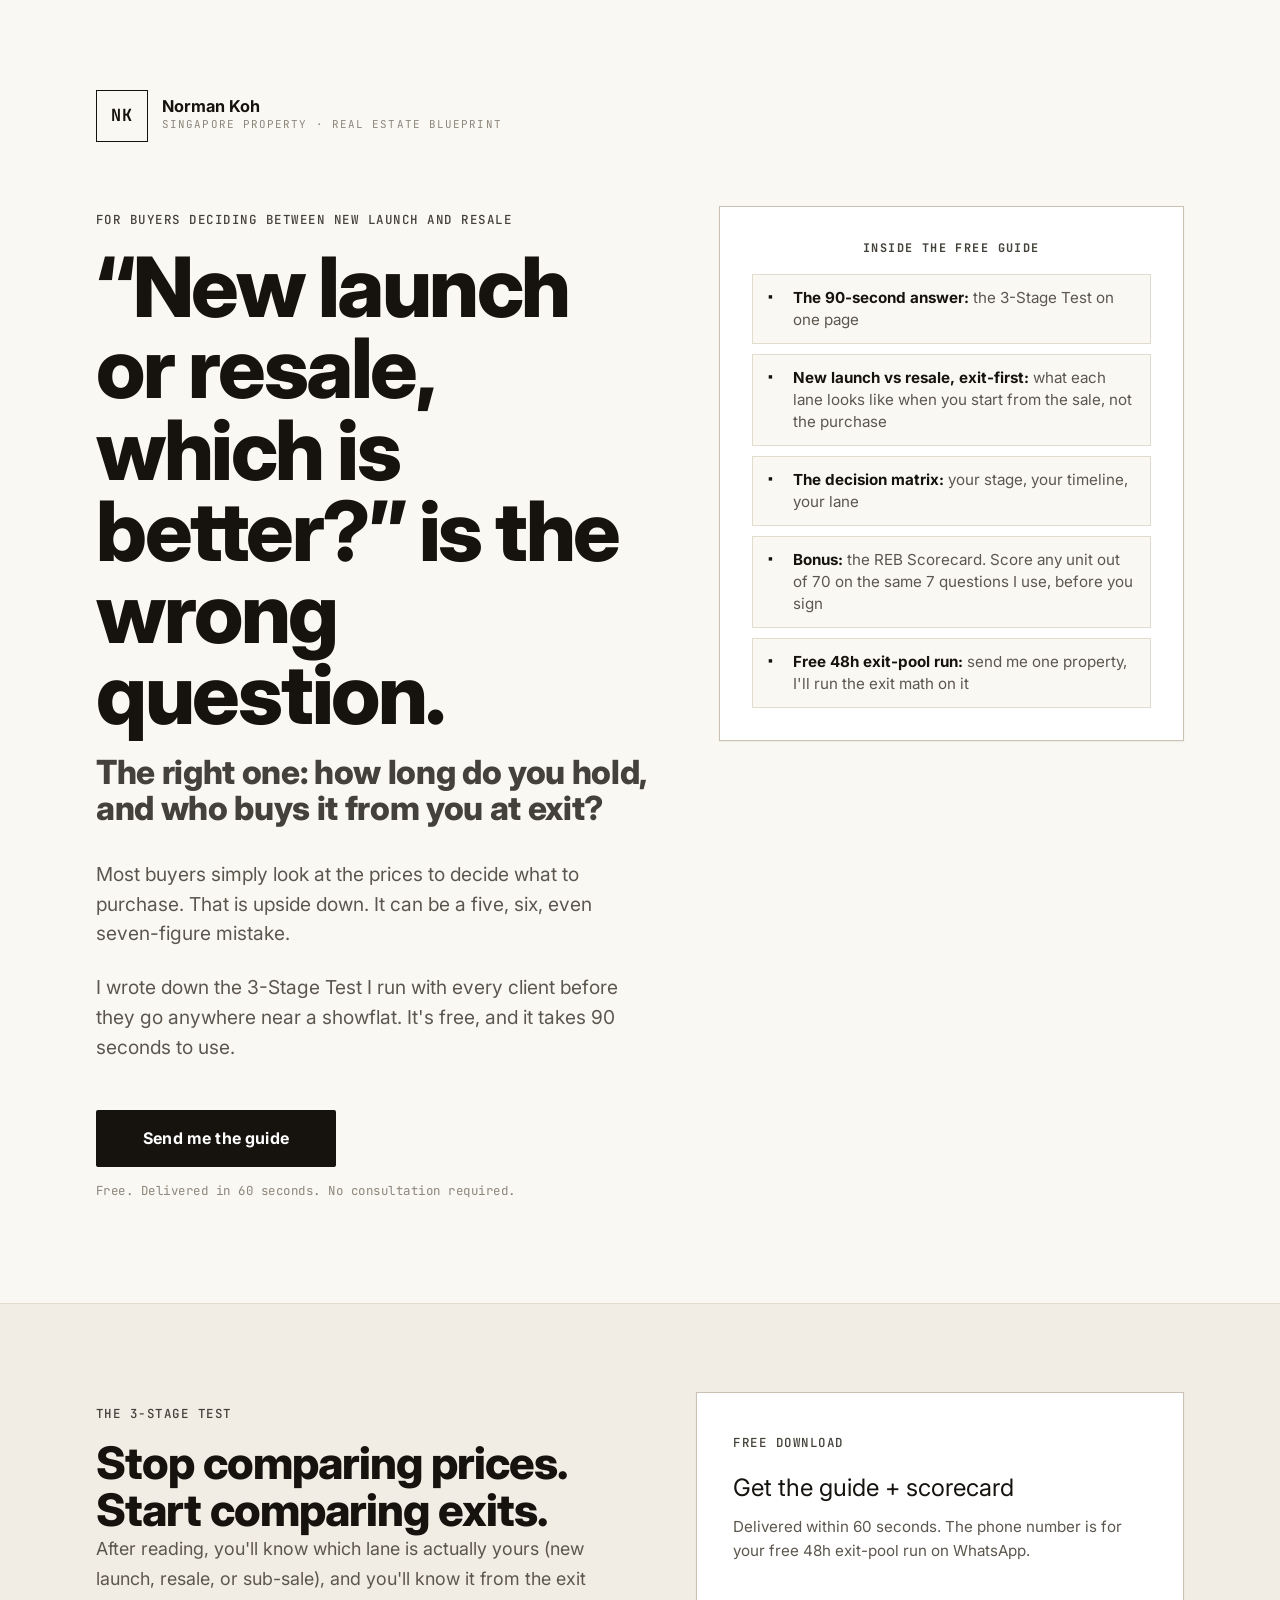
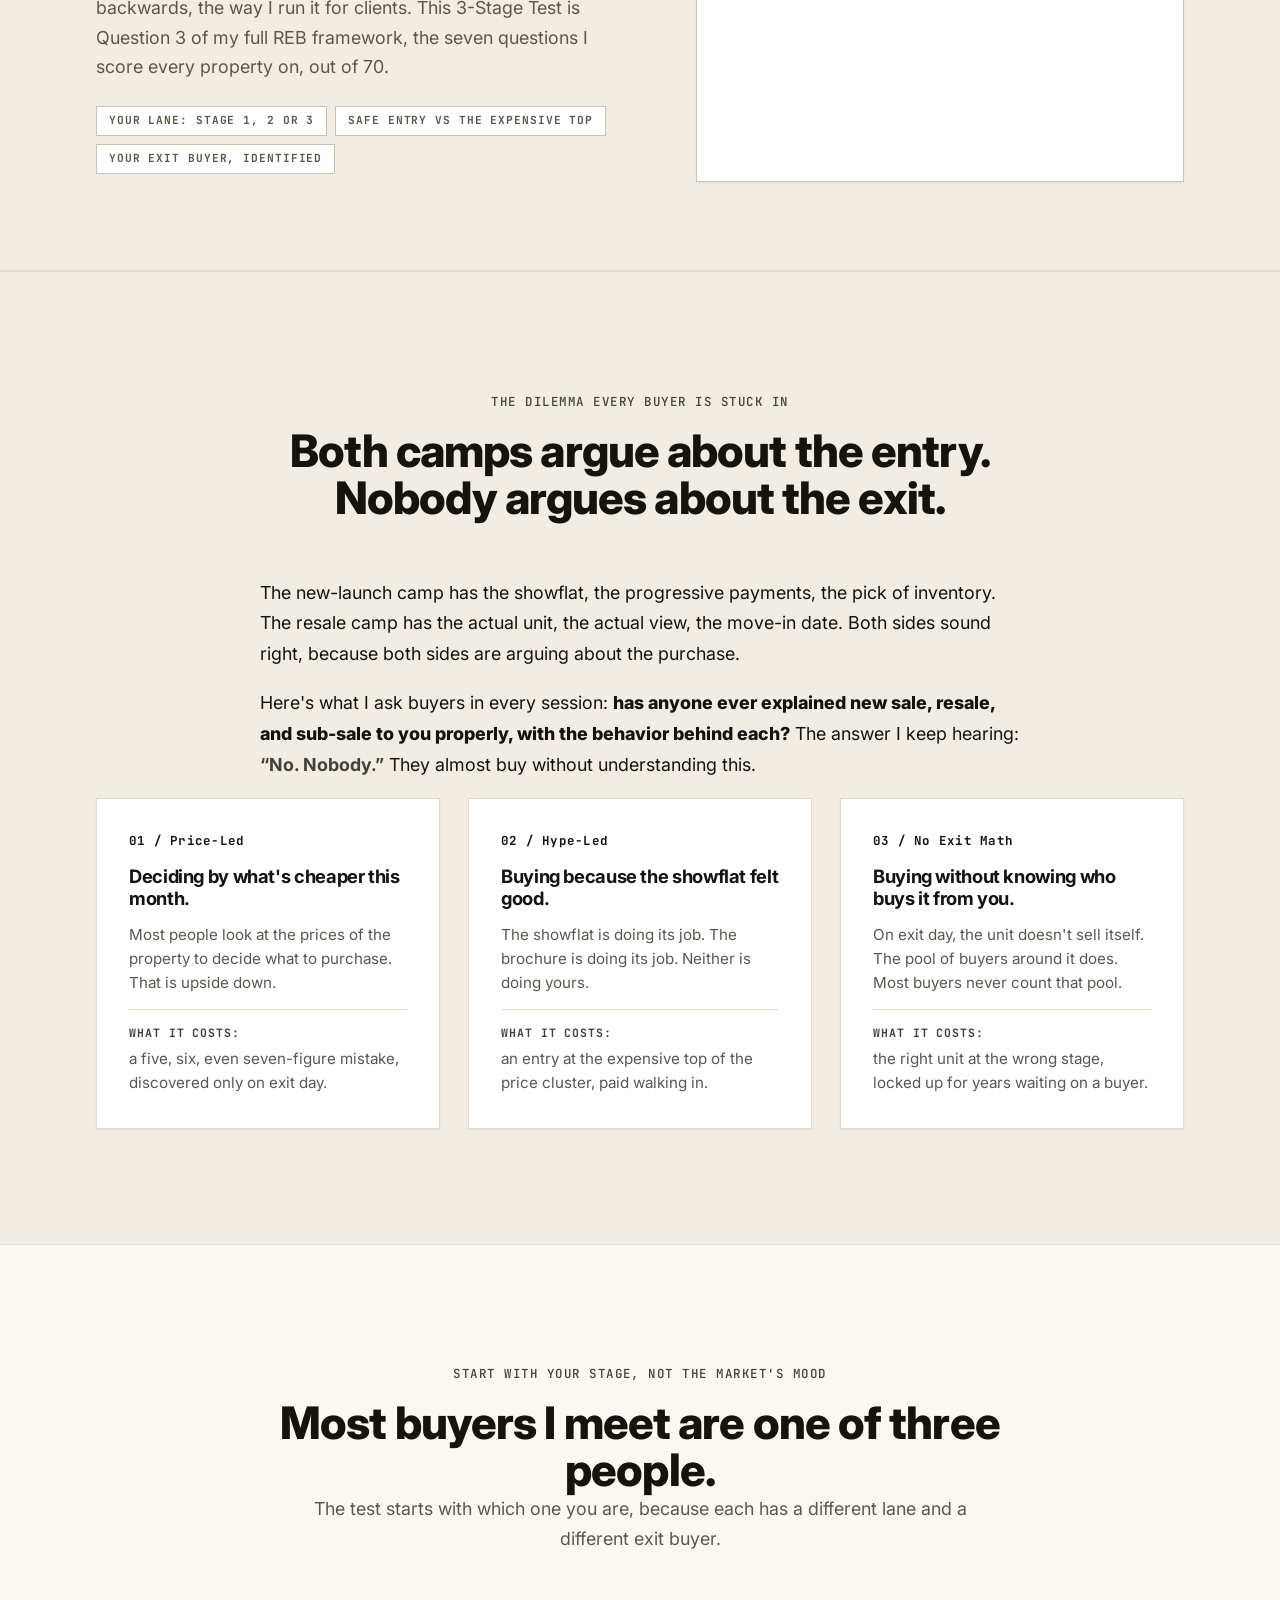
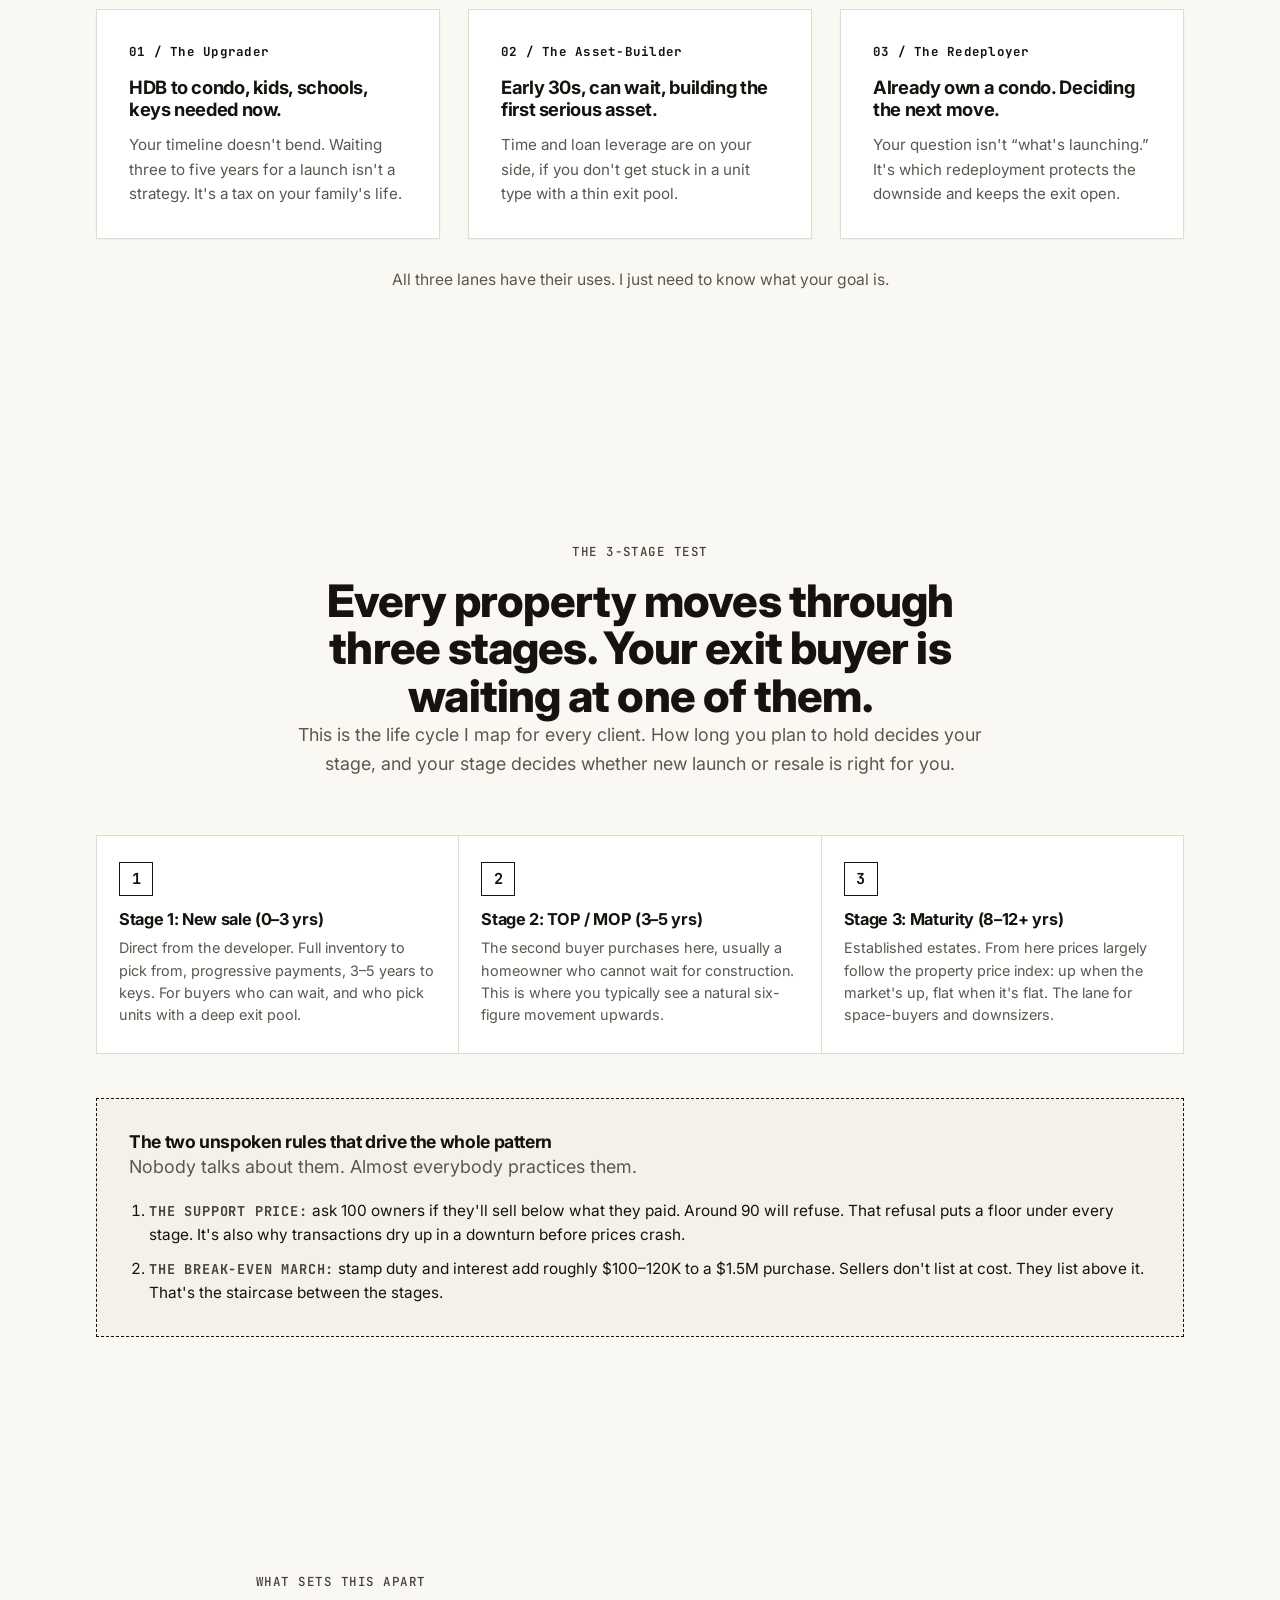
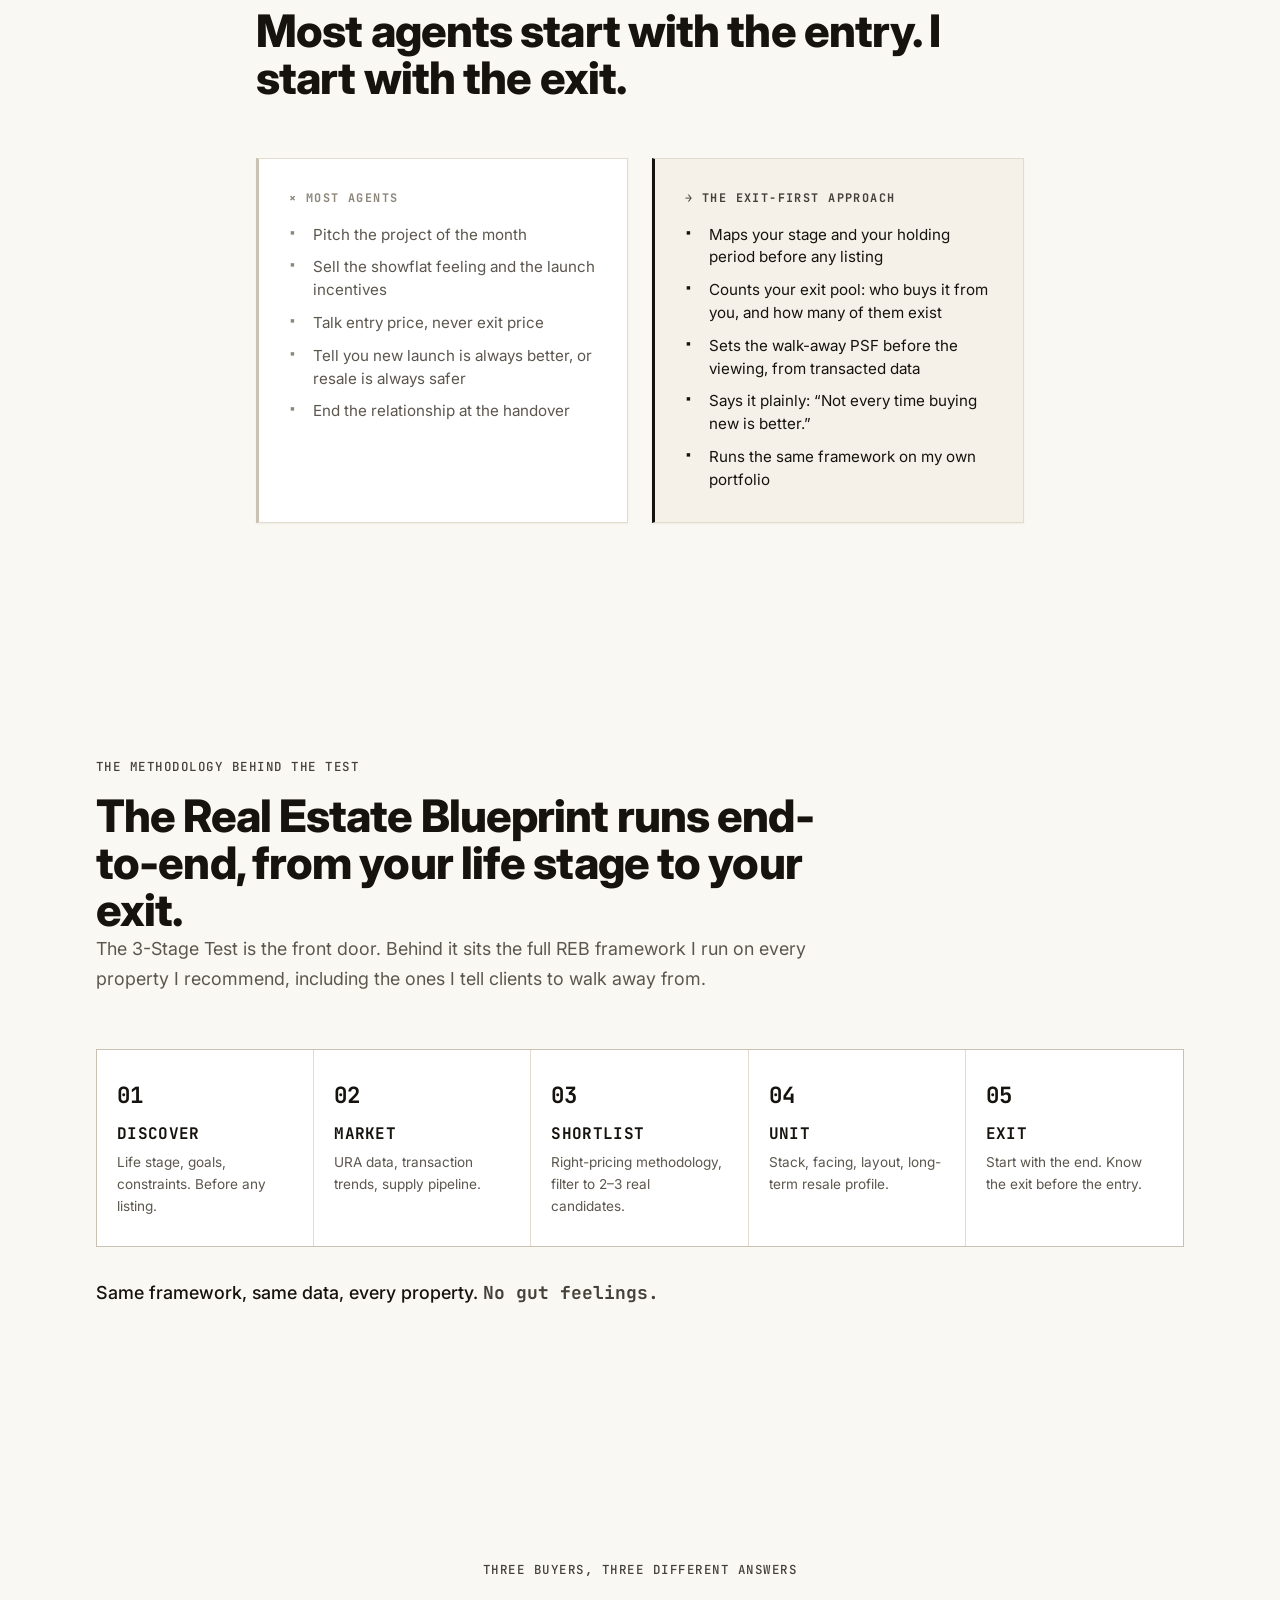
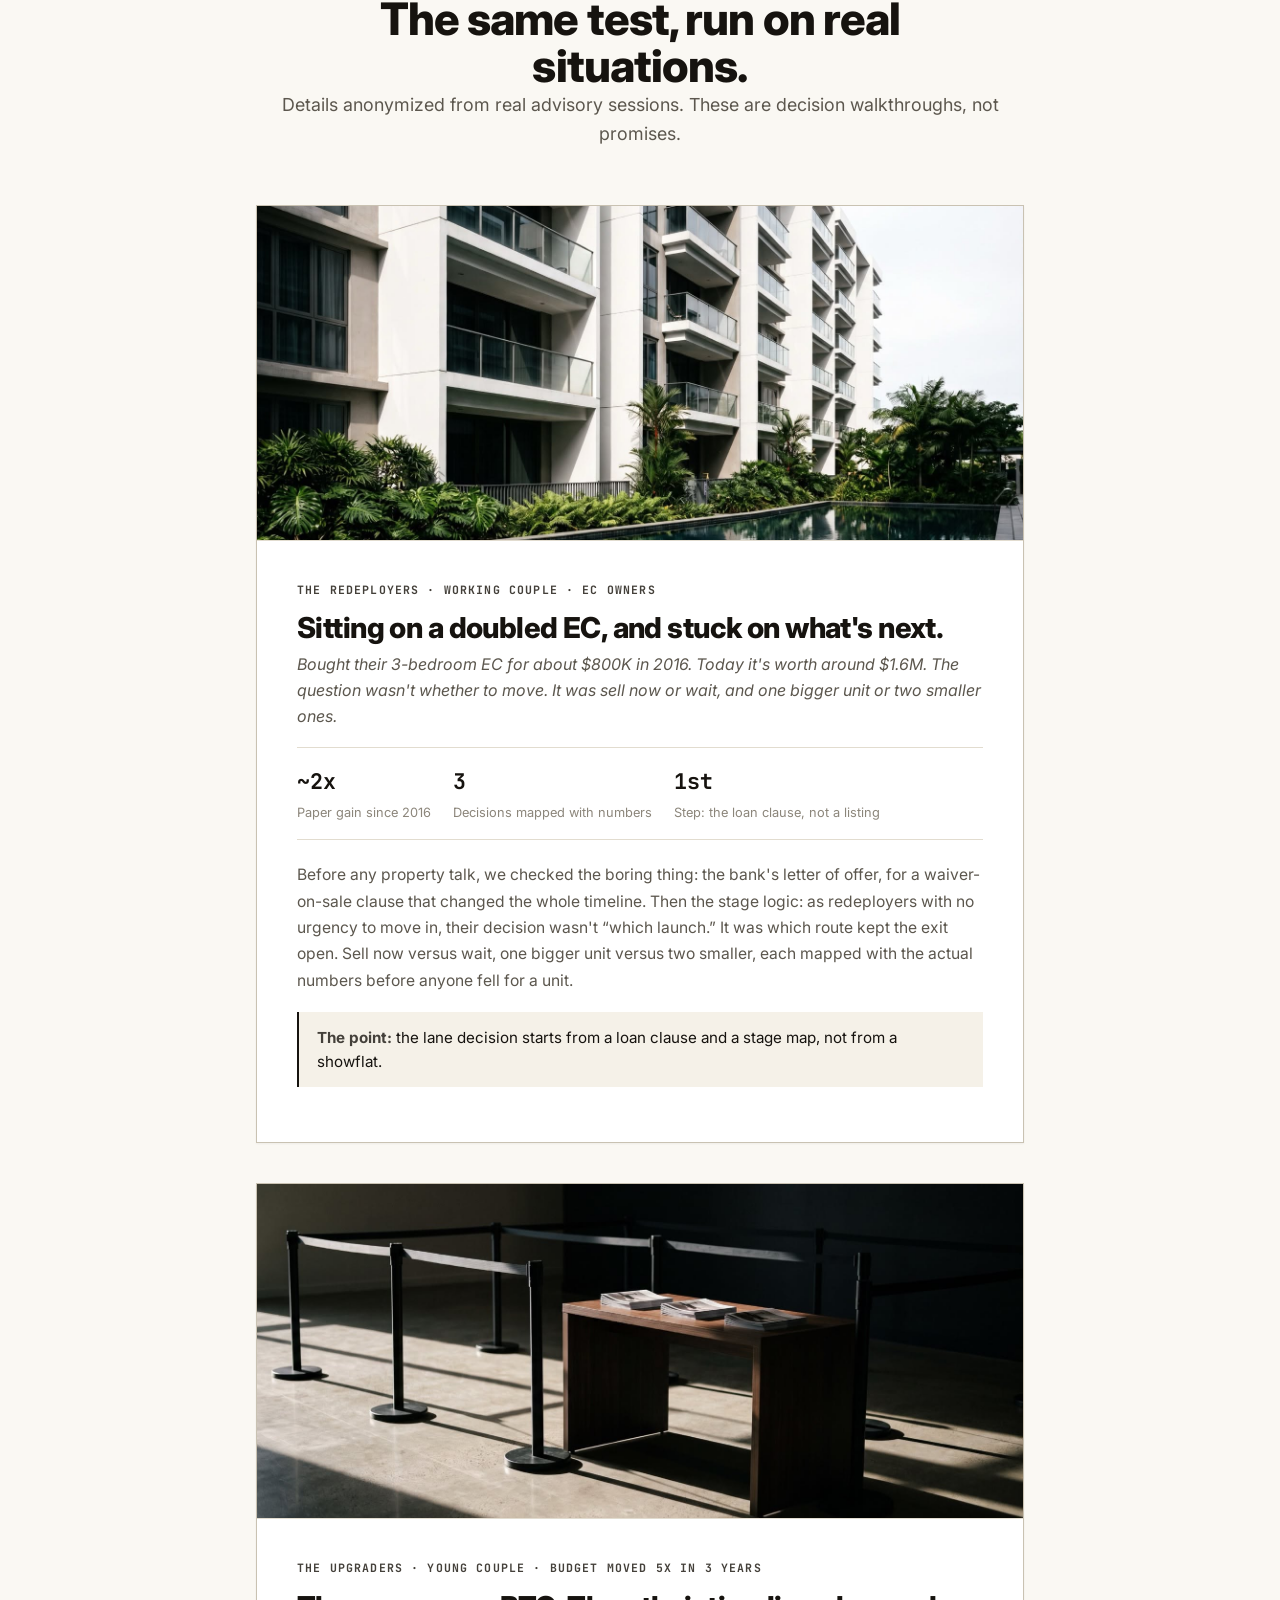
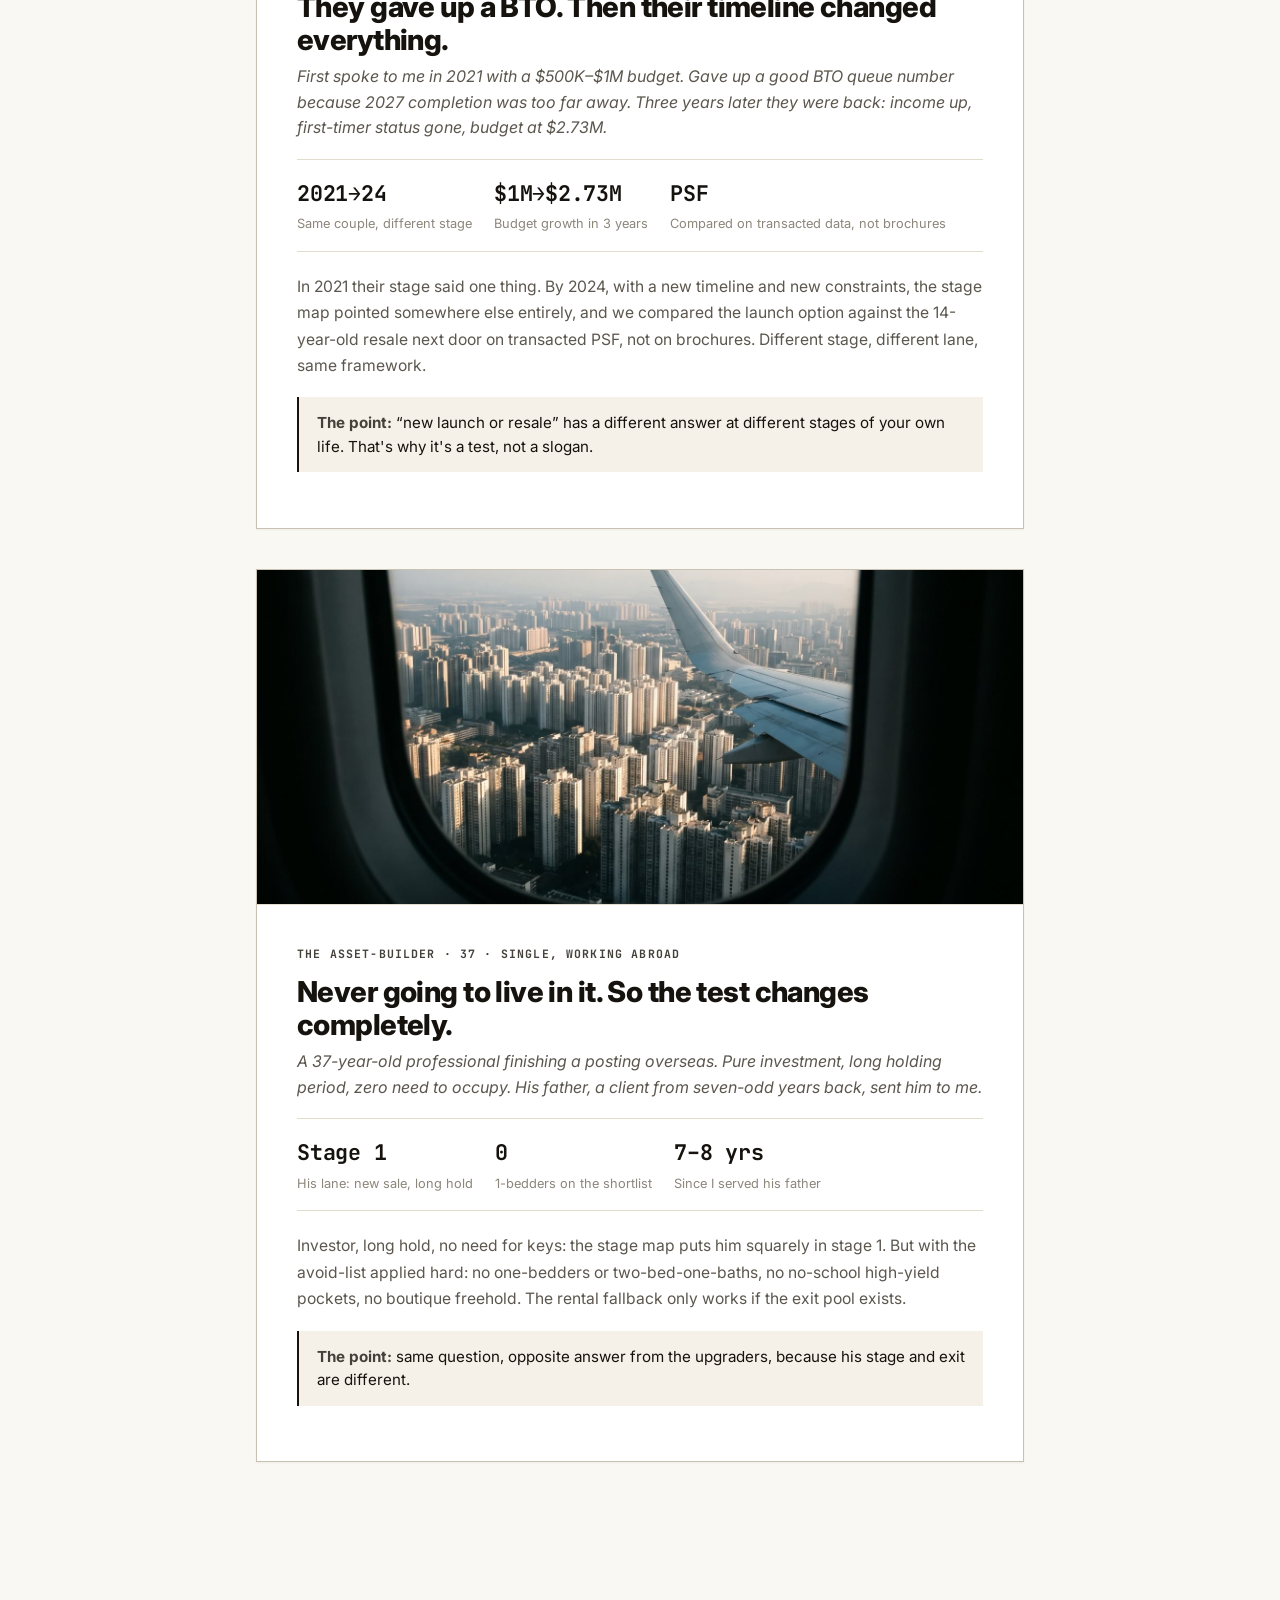
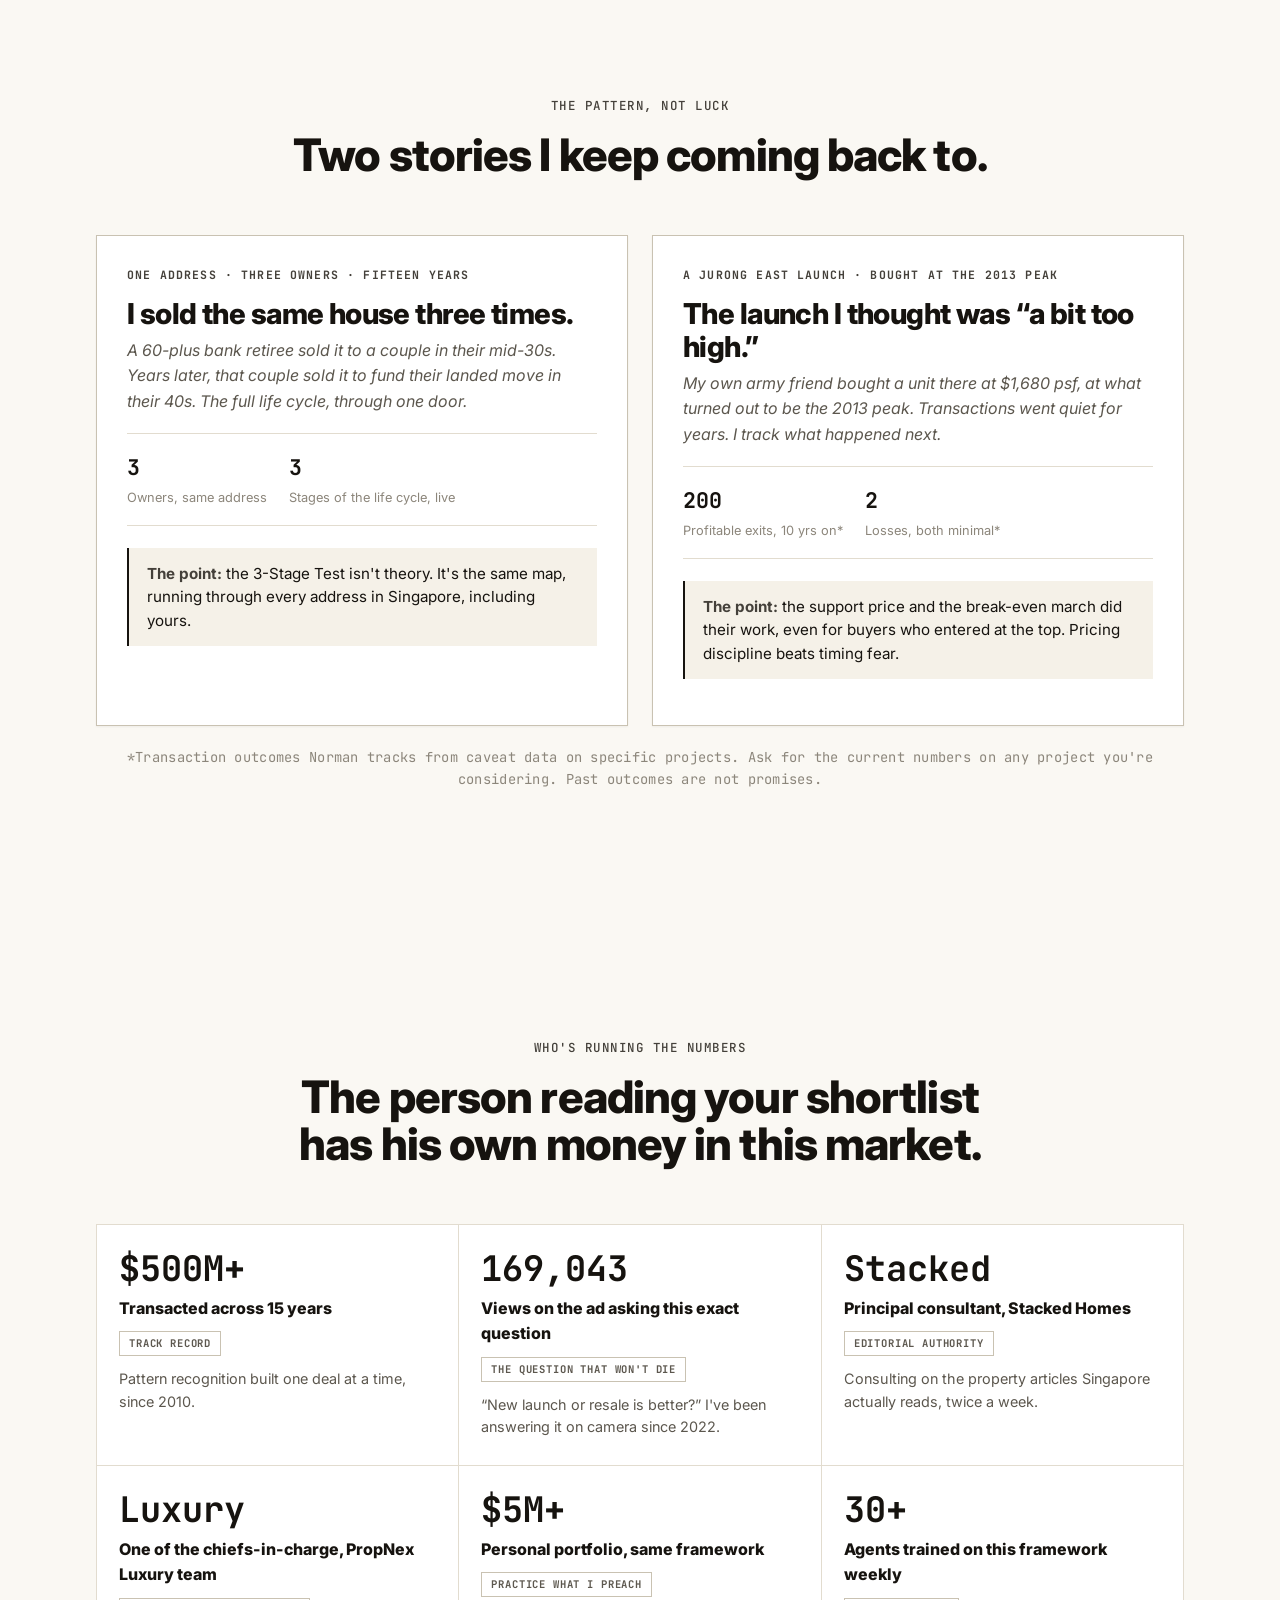
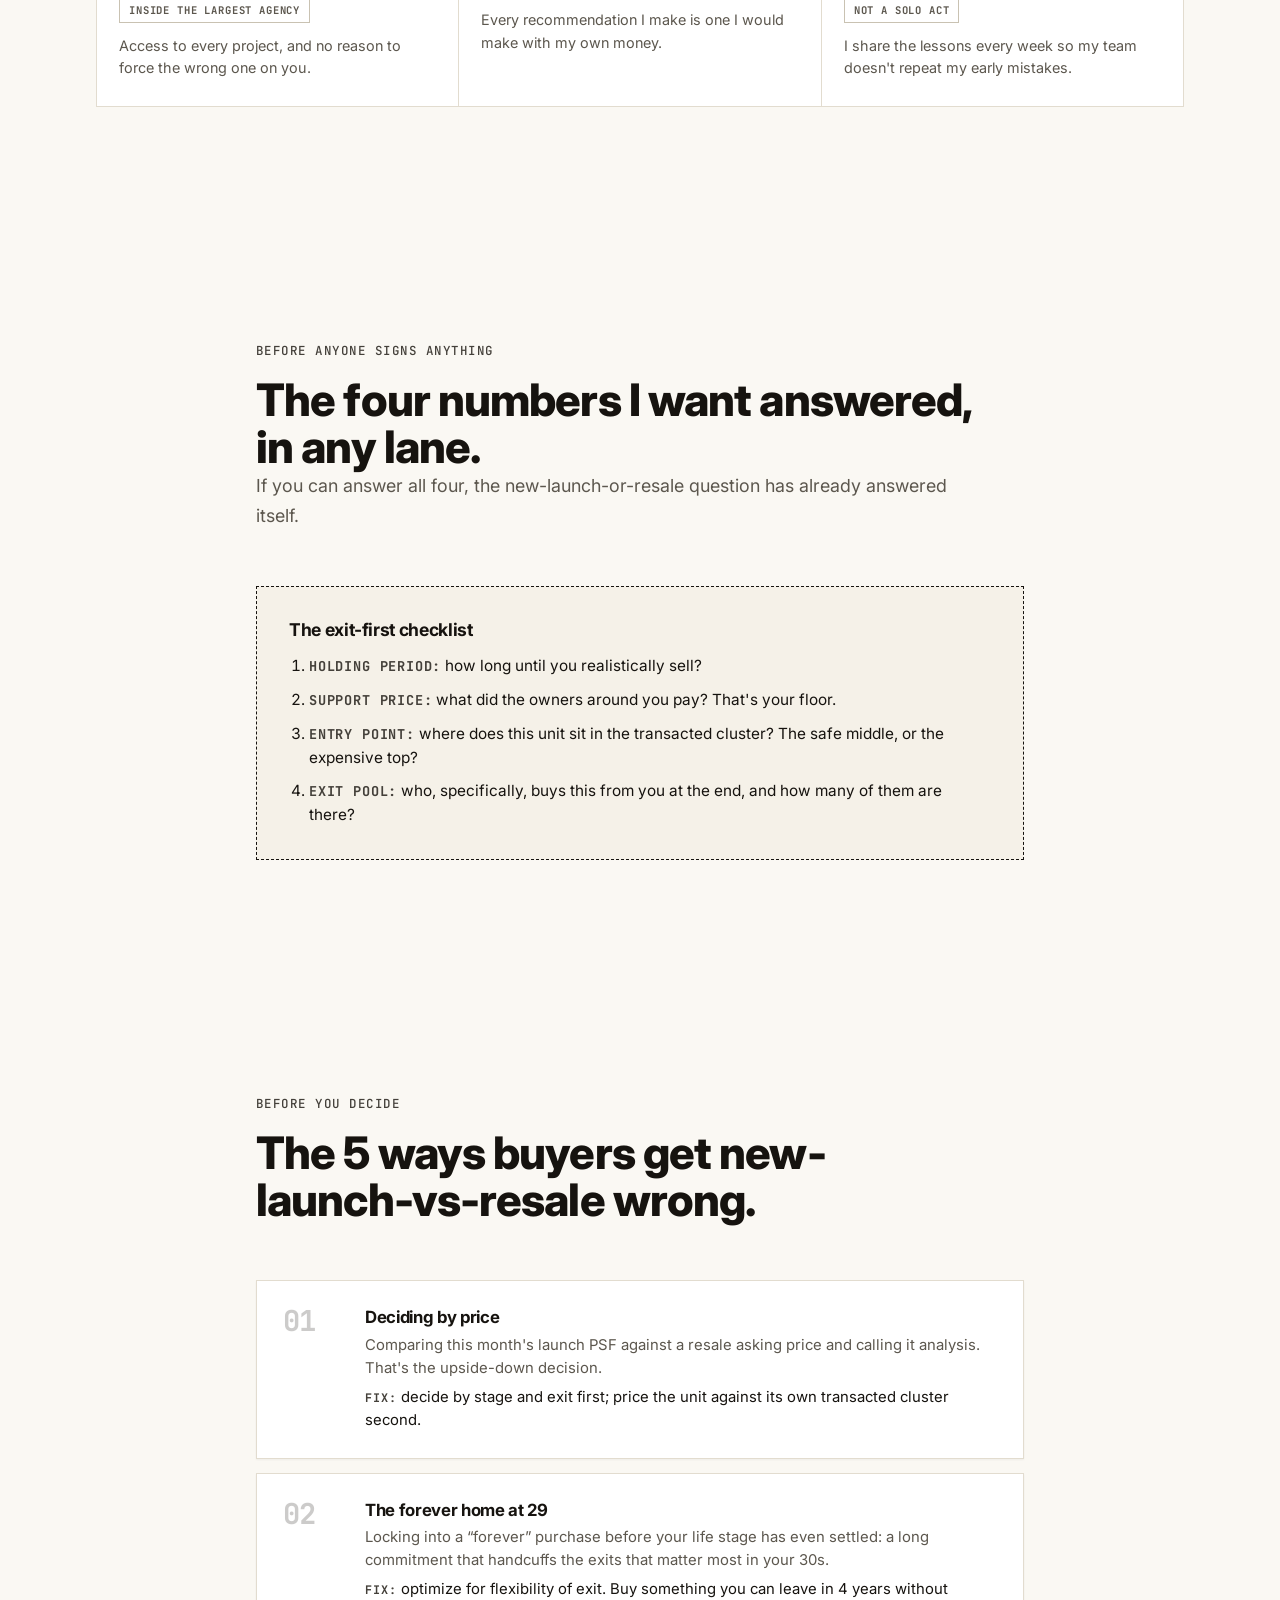
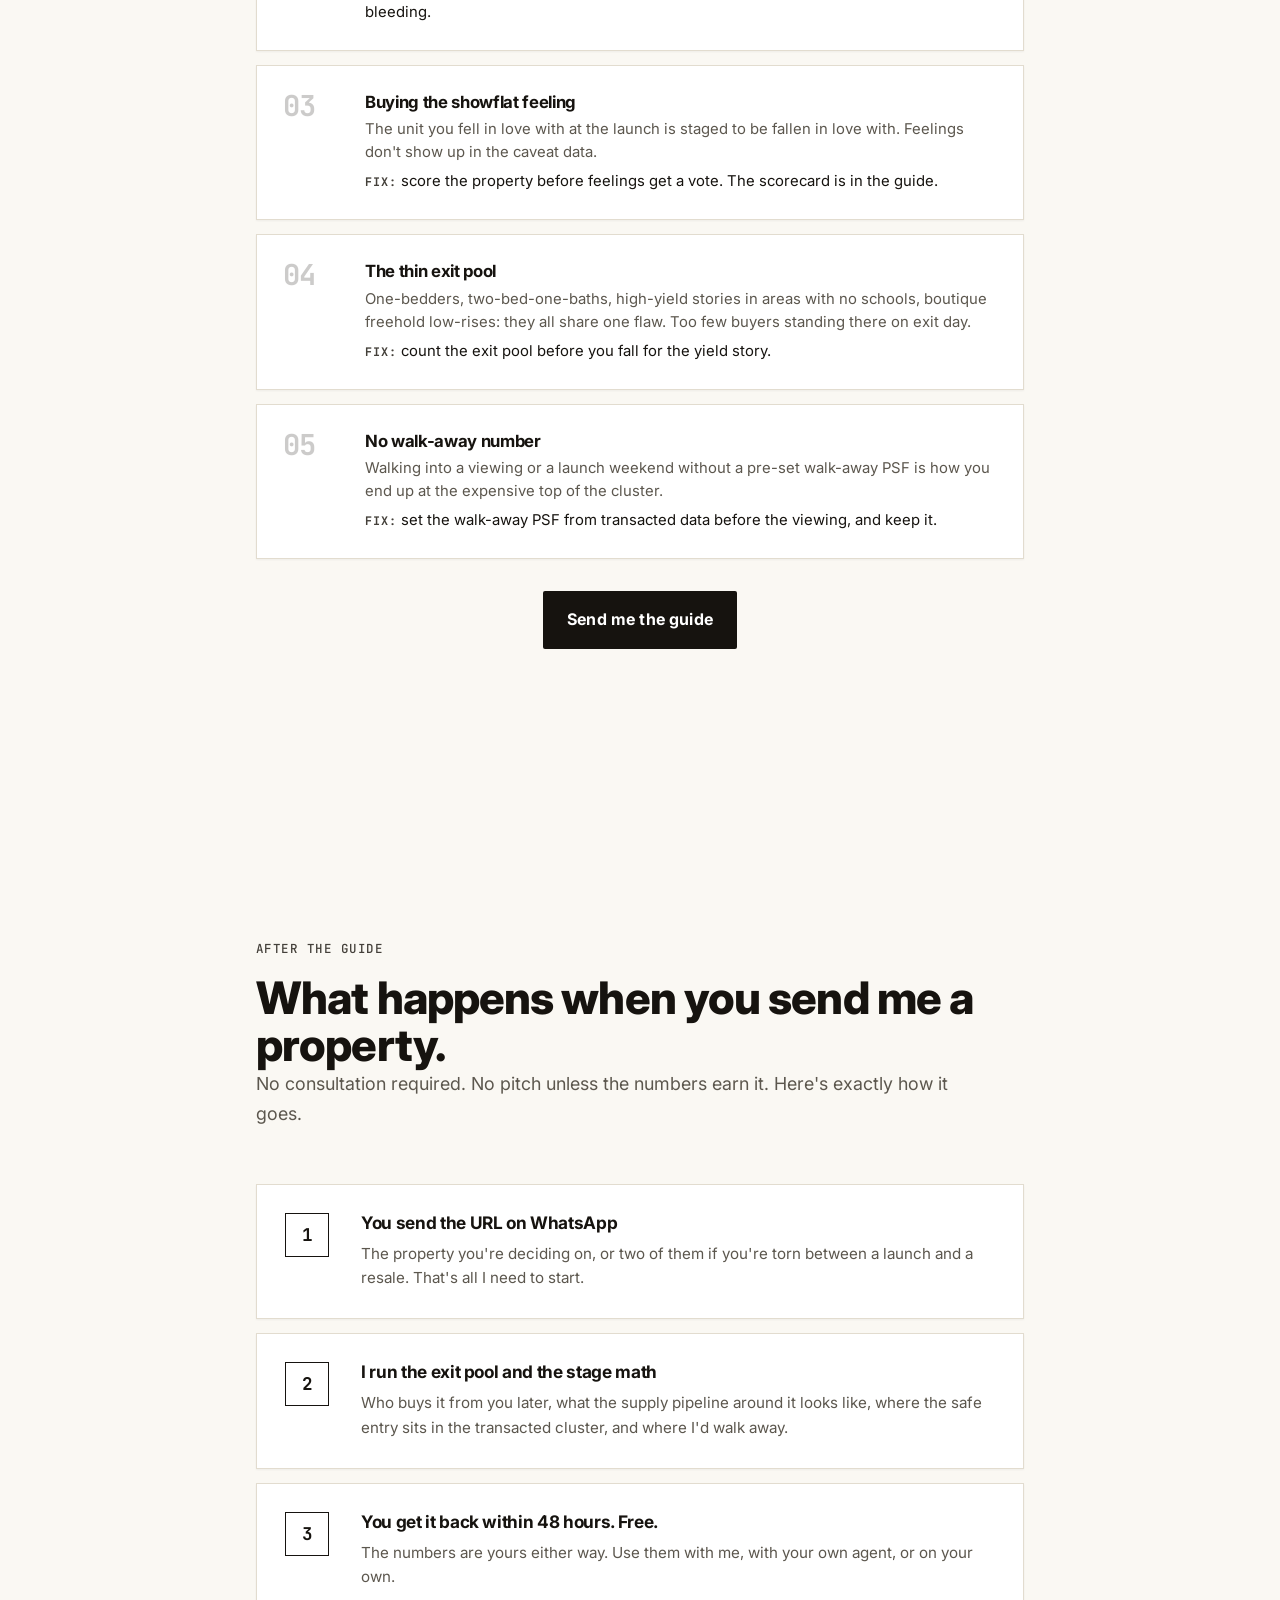
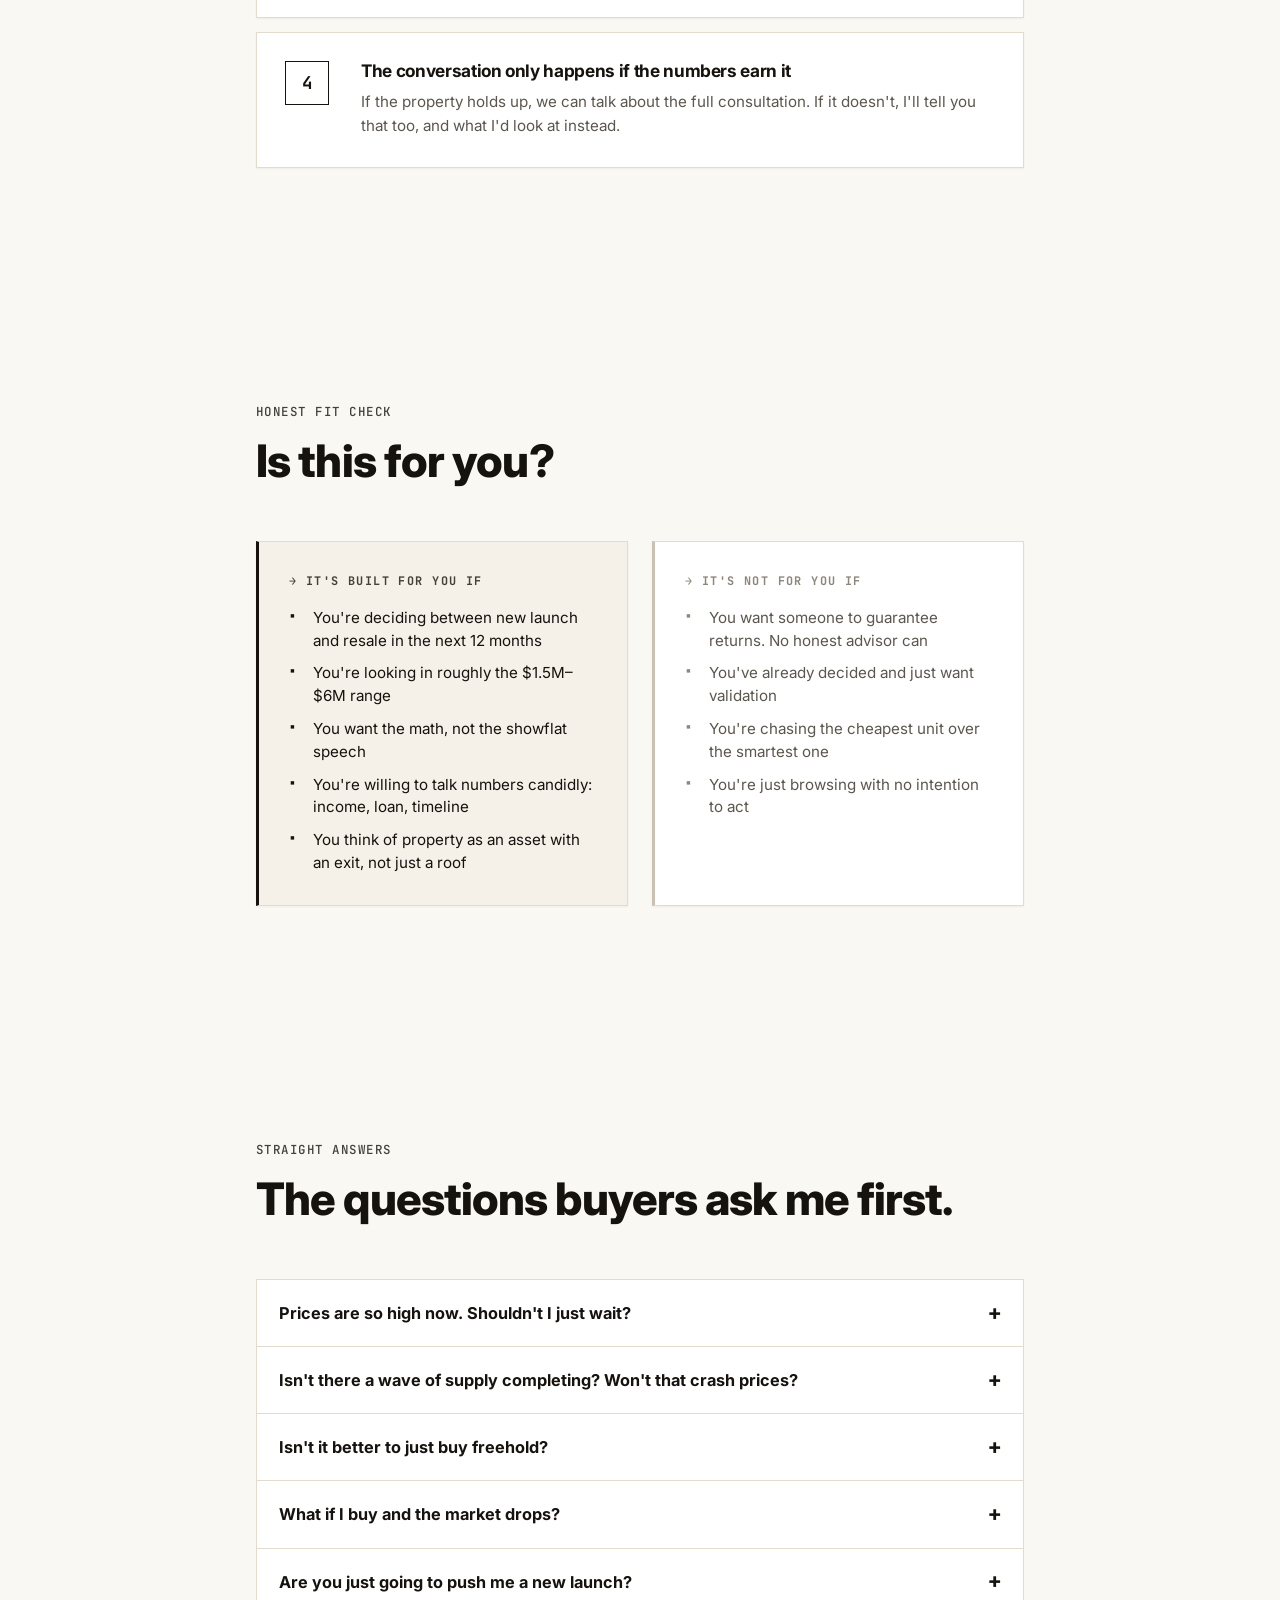
==== commit 13aa15f1: "Embed Amplifyyy Resale form in place of custom lead forms Co-Authored-By: Claude Haiku 5.5 <noreply@" ====
--- a/resale/index.html
+++ b/resale/index.html
@@ -89,37 +89,26 @@
               Delivered within 60 seconds. The phone number is for your free 48h exit-pool run on WhatsApp.
             </p>
 
-            <!-- LIVE FORM: posts to /api/lead (anti-bot + geo gate) → GHL webhook. Do NOT replace with a GHL iframe embed — that bypasses the bot/geo protection. -->
-            <form class="lead-form" id="lead-form-hero" data-lead-form novalidate>
-              <div class="field">
-                <label for="hero-first-name">First name</label>
-                <input id="hero-first-name" name="first_name" type="text" autocomplete="given-name" required>
-              </div>
-              <div class="field">
-                <label for="hero-email">Email</label>
-                <input id="hero-email" name="email" type="email" autocomplete="email" inputmode="email" required>
-              </div>
-              <div class="field">
-                <label for="hero-phone">Phone (Singapore / Malaysia mobile)</label>
-                <input id="hero-phone" name="phone" type="tel" autocomplete="tel" inputmode="tel" required>
-              </div>
-              <label class="form-consent">
-                <input type="checkbox" name="whatsapp_opt_in" value="yes" required>
-                <span>Yes, WhatsApp me the guide and my exit-pool run. No spam, no broadcast list.</span>
-              </label>
-              <!-- Honeypot: hidden from humans; bots that fill it are rejected server-side. -->
-              <div class="hp-field" aria-hidden="true">
-                <label>Company<input type="text" name="company" tabindex="-1" autocomplete="off"></label>
-              </div>
-              <!-- Cloudflare Turnstile widget. Replace TURNSTILE_SITEKEY with the real sitekey before publish. -->
-              <div class="cf-turnstile" data-sitekey="TURNSTILE_SITEKEY" data-placeholder="TURNSTILE_SITEKEY" data-size="flexible"></div>
-              <button type="submit" class="button primary full-width">Send me the guide &rarr;</button>
-              <div class="form-error">Pop in your name, a valid email, and a Singapore or Malaysia mobile, then tick the box.</div>
-              <p class="form-fineprint">Free. No cost, no obligation. Unsubscribe anytime.</p>
-              <div class="form-fallback" hidden>
-                Something didn't go through. <a href="WHATSAPP_URL" data-placeholder="WHATSAPP_URL">Message me on WhatsApp</a> and I'll send it directly.
-              </div>
-            </form>
+            <!-- GHL form embed (Amplifyyy) -->
+            <iframe
+                src="https://link.amplifyyy.com/widget/form/YOMTR35cq1osiivYYUOe"
+                style="width:100%;height:100%;border:none;border-radius:8px"
+                id="inline-YOMTR35cq1osiivYYUOe"
+                data-layout="{'id':'INLINE'}"
+                data-trigger-type="alwaysShow"
+                data-trigger-value=""
+                data-activation-type="alwaysActivated"
+                data-activation-value=""
+                data-deactivation-type="neverDeactivate"
+                data-deactivation-value=""
+                data-form-name="Resale"
+                data-height="473"
+                data-layout-iframe-id="inline-YOMTR35cq1osiivYYUOe"
+                data-form-id="YOMTR35cq1osiivYYUOe"
+                data-cookie-consent="true"
+                data-cookie-consent-provider="auto"
+                title="Resale"
+              ></iframe>
           </aside>
         </div>
       </section>
@@ -728,35 +717,26 @@
           <p class="form-heading">Get the guide + scorecard</p>
           <p class="form-lead">Delivered within 60 seconds. WhatsApp is for the guide and your exit-pool run. Nothing else.</p>
 
-          <!-- LIVE FORM: posts to /api/lead (anti-bot + geo gate) → GHL webhook. Do NOT replace with a GHL iframe embed — that bypasses the bot/geo protection. -->
-          <form class="lead-form" id="lead-form-final" data-lead-form novalidate>
-            <div class="field">
-              <label for="final-first-name">First name</label>
-              <input id="final-first-name" name="first_name" type="text" autocomplete="given-name" required>
-            </div>
-            <div class="field">
-              <label for="final-email">Email</label>
-              <input id="final-email" name="email" type="email" autocomplete="email" inputmode="email" required>
-            </div>
-            <div class="field">
-              <label for="final-phone">Phone (Singapore / Malaysia mobile)</label>
-              <input id="final-phone" name="phone" type="tel" autocomplete="tel" inputmode="tel" required>
-            </div>
-            <label class="form-consent">
-              <input type="checkbox" name="whatsapp_opt_in" value="yes" required>
-              <span>Yes, WhatsApp me the guide and my exit-pool run. No spam, no broadcast list.</span>
-            </label>
-            <div class="hp-field" aria-hidden="true">
-              <label>Company<input type="text" name="company" tabindex="-1" autocomplete="off"></label>
-            </div>
-            <div class="cf-turnstile" data-sitekey="TURNSTILE_SITEKEY" data-placeholder="TURNSTILE_SITEKEY" data-size="flexible"></div>
-            <button type="submit" class="button primary full-width">Send me the guide &rarr;</button>
-            <div class="form-error">Pop in your name, a valid email, and a Singapore or Malaysia mobile, then tick the box.</div>
-            <p class="form-fineprint">Free. No cost, no obligation. Unsubscribe anytime.</p>
-            <div class="form-fallback" hidden>
-              Something didn't go through. <a href="WHATSAPP_URL" data-placeholder="WHATSAPP_URL">Message me on WhatsApp</a> and I'll send it directly.
-            </div>
-          </form>
+          <!-- GHL form embed (Amplifyyy) -->
+            <iframe
+                src="https://link.amplifyyy.com/widget/form/YOMTR35cq1osiivYYUOe"
+                style="width:100%;height:100%;border:none;border-radius:8px"
+                id="inline-YOMTR35cq1osiivYYUOe"
+                data-layout="{'id':'INLINE'}"
+                data-trigger-type="alwaysShow"
+                data-trigger-value=""
+                data-activation-type="alwaysActivated"
+                data-activation-value=""
+                data-deactivation-type="neverDeactivate"
+                data-deactivation-value=""
+                data-form-name="Resale"
+                data-height="473"
+                data-layout-iframe-id="inline-YOMTR35cq1osiivYYUOe"
+                data-form-id="YOMTR35cq1osiivYYUOe"
+                data-cookie-consent="true"
+                data-cookie-consent-provider="auto"
+                title="Resale"
+              ></iframe>
         </aside>
 
         <div class="post-form-microcopy">
@@ -777,6 +757,7 @@
       </p>
     </footer>
 
-    <script src="/resale/form.js"></script>
+    
+      <script src="https://link.amplifyyy.com/js/form_embed.js"></script>
   </body>
 </html>
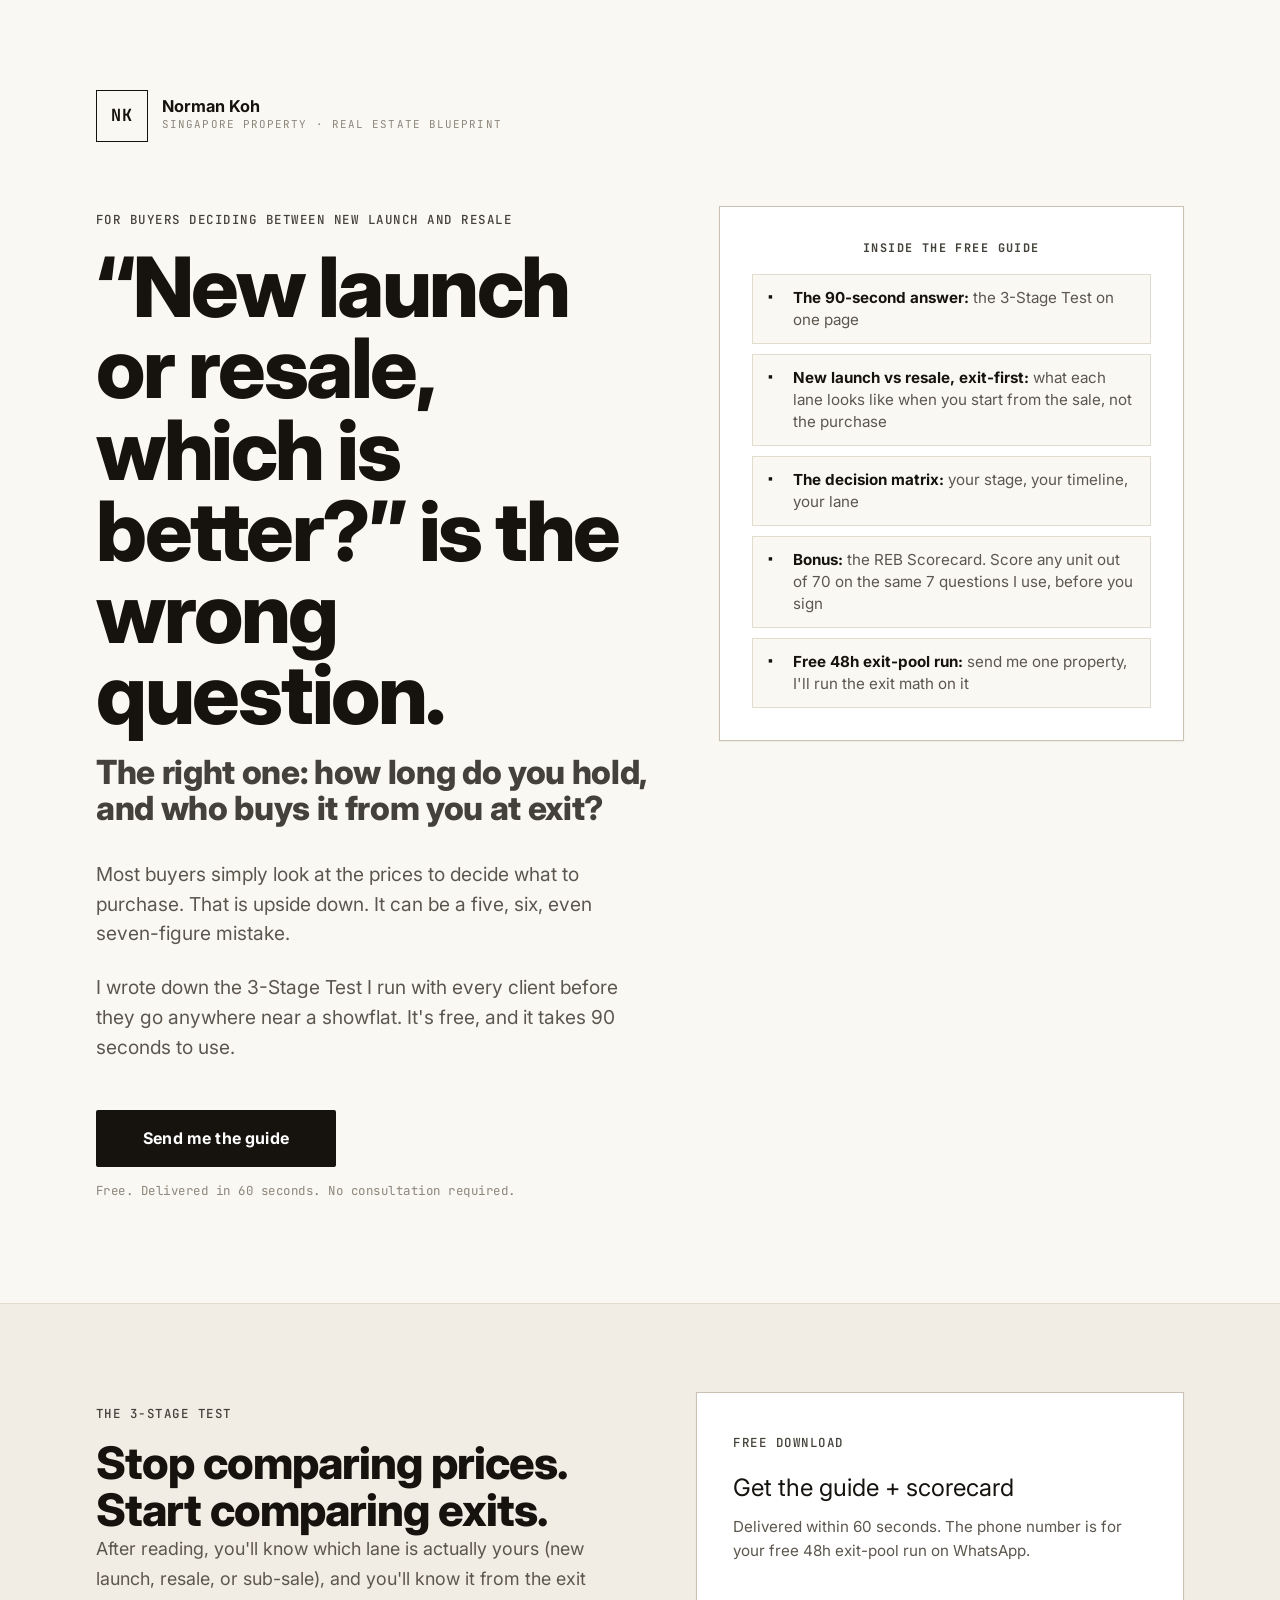
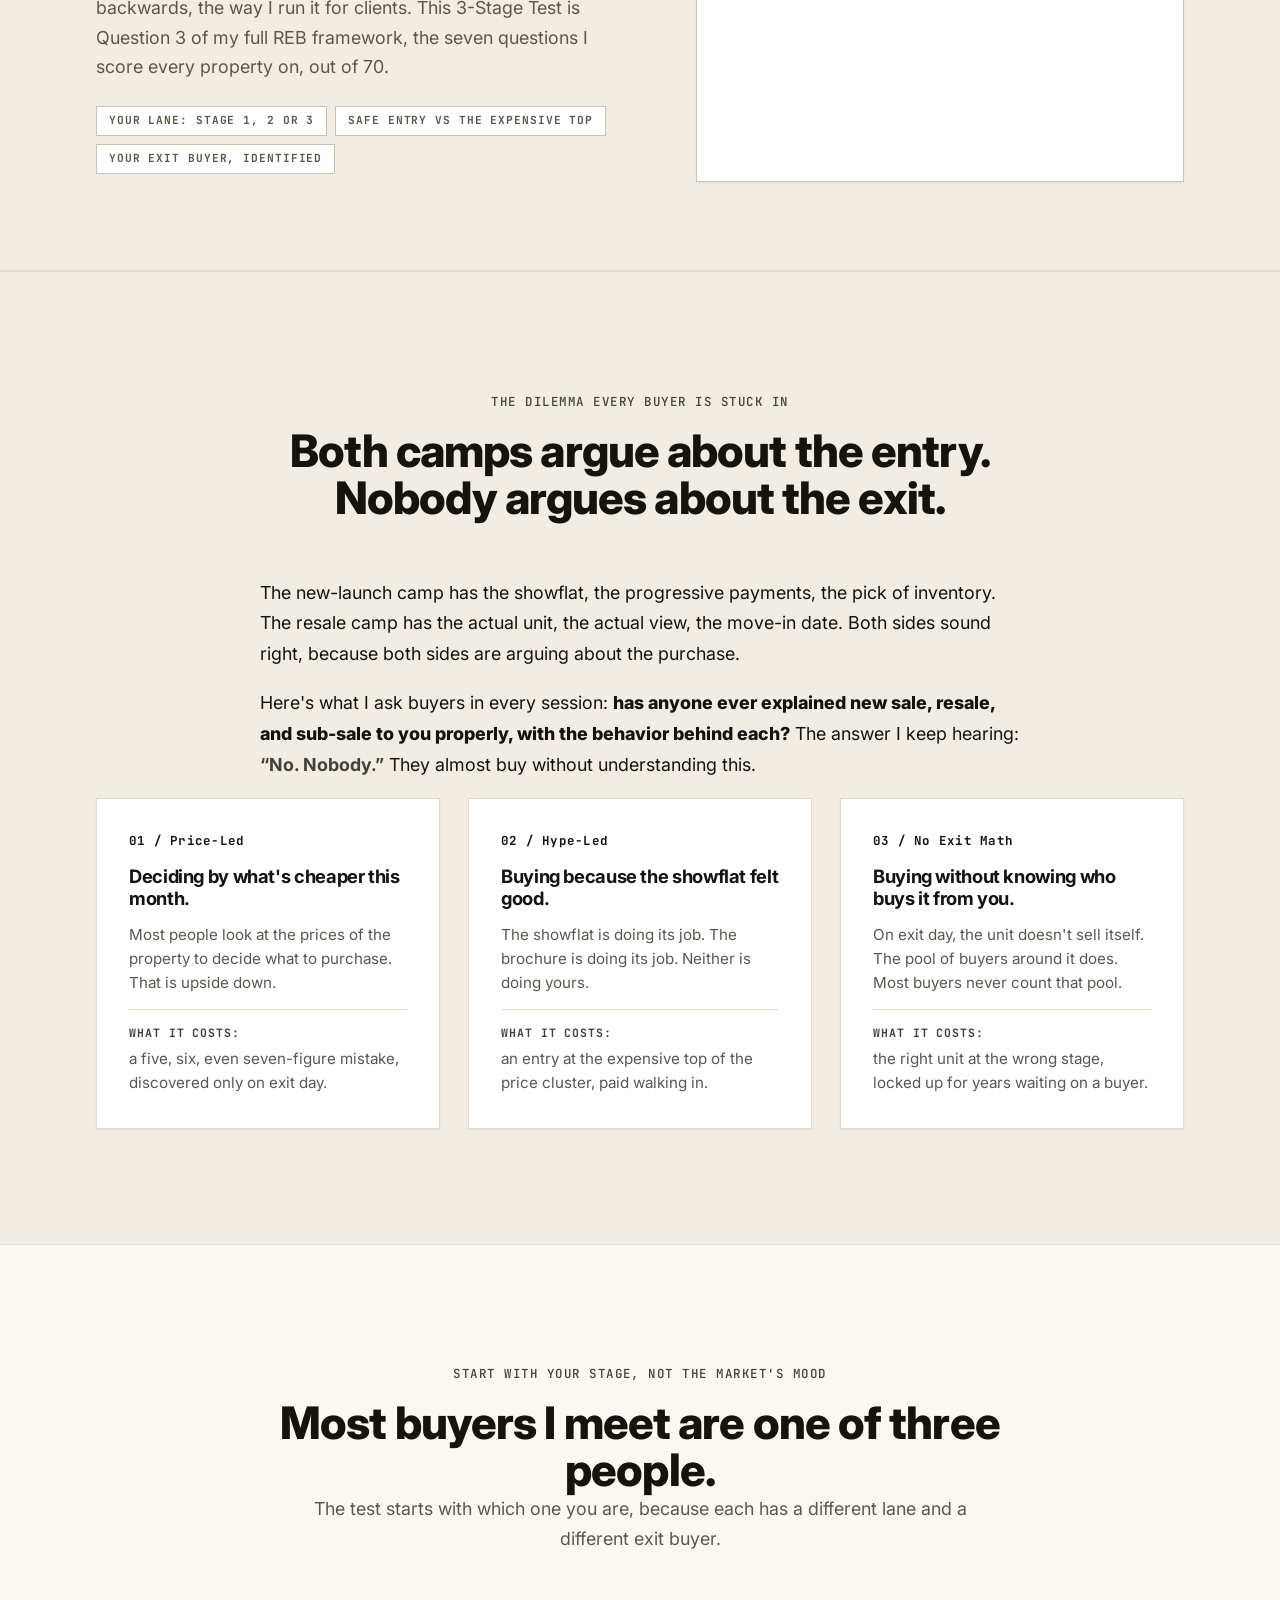
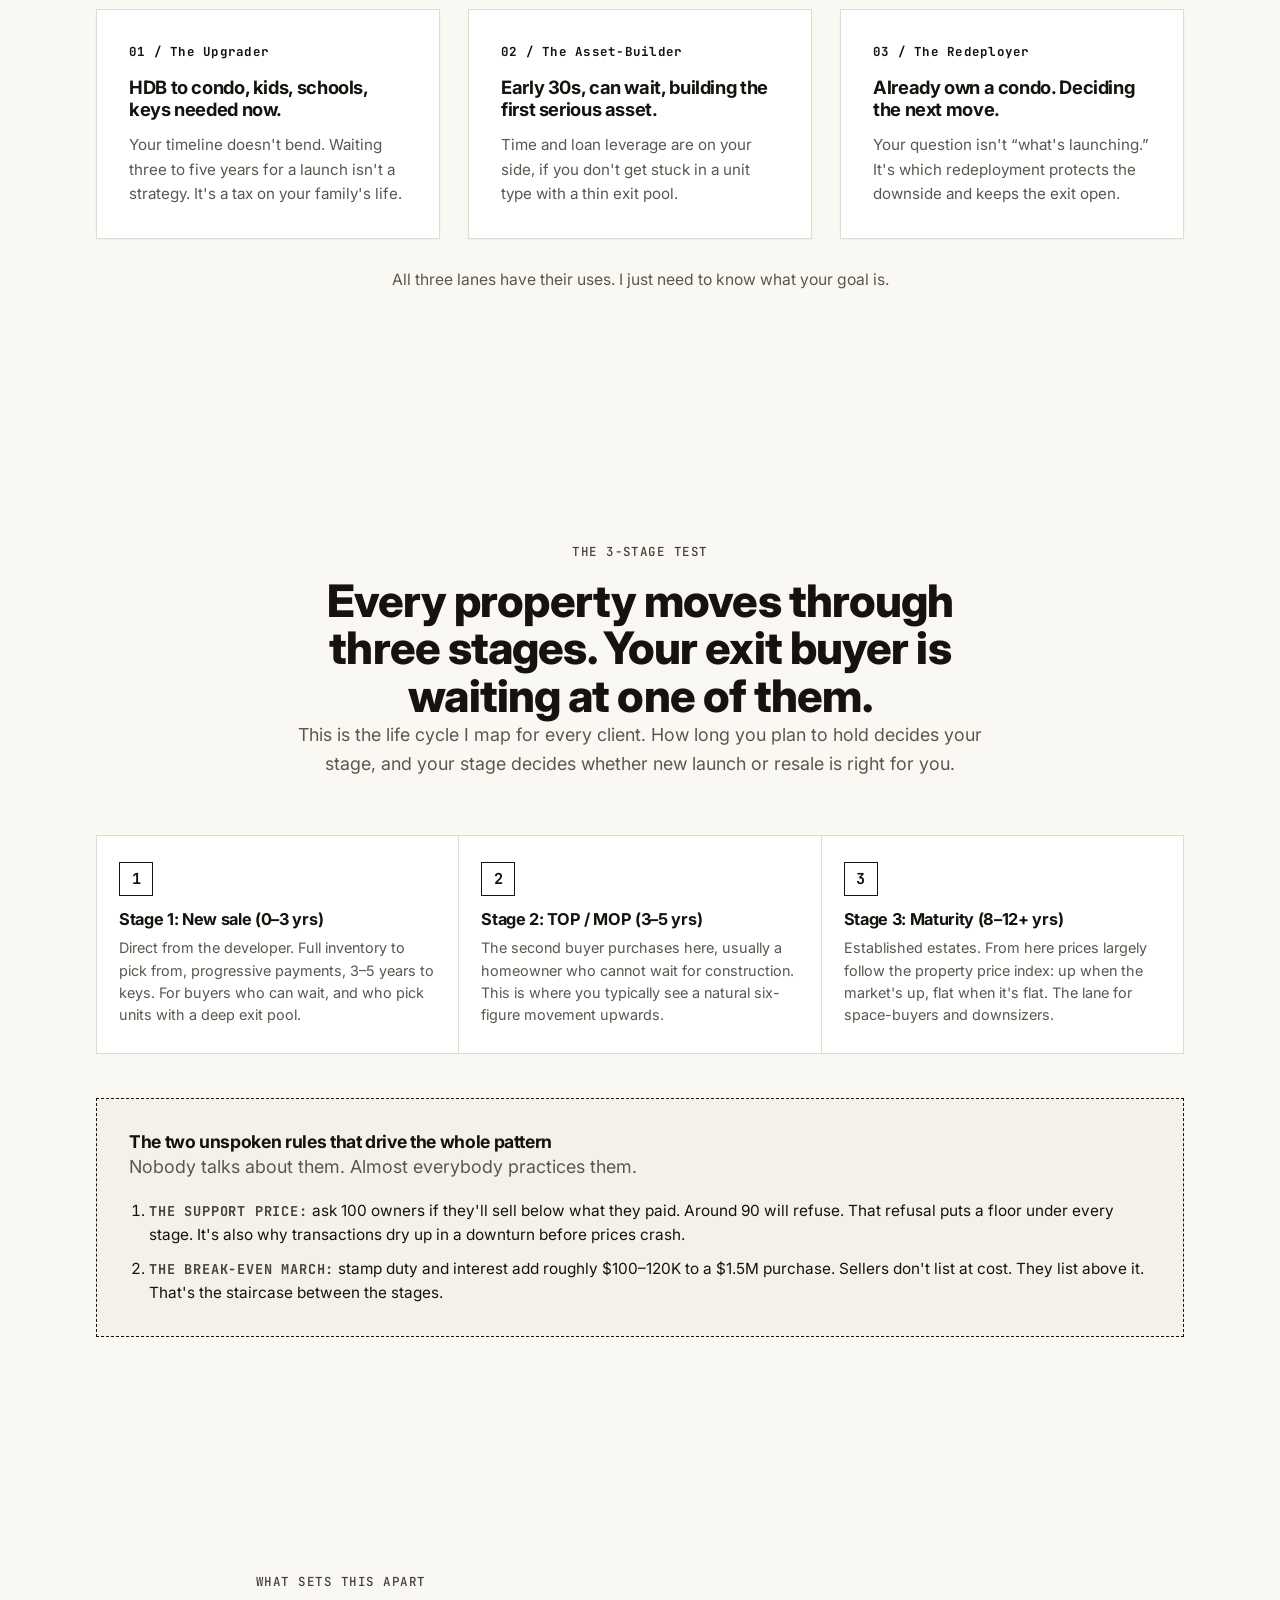
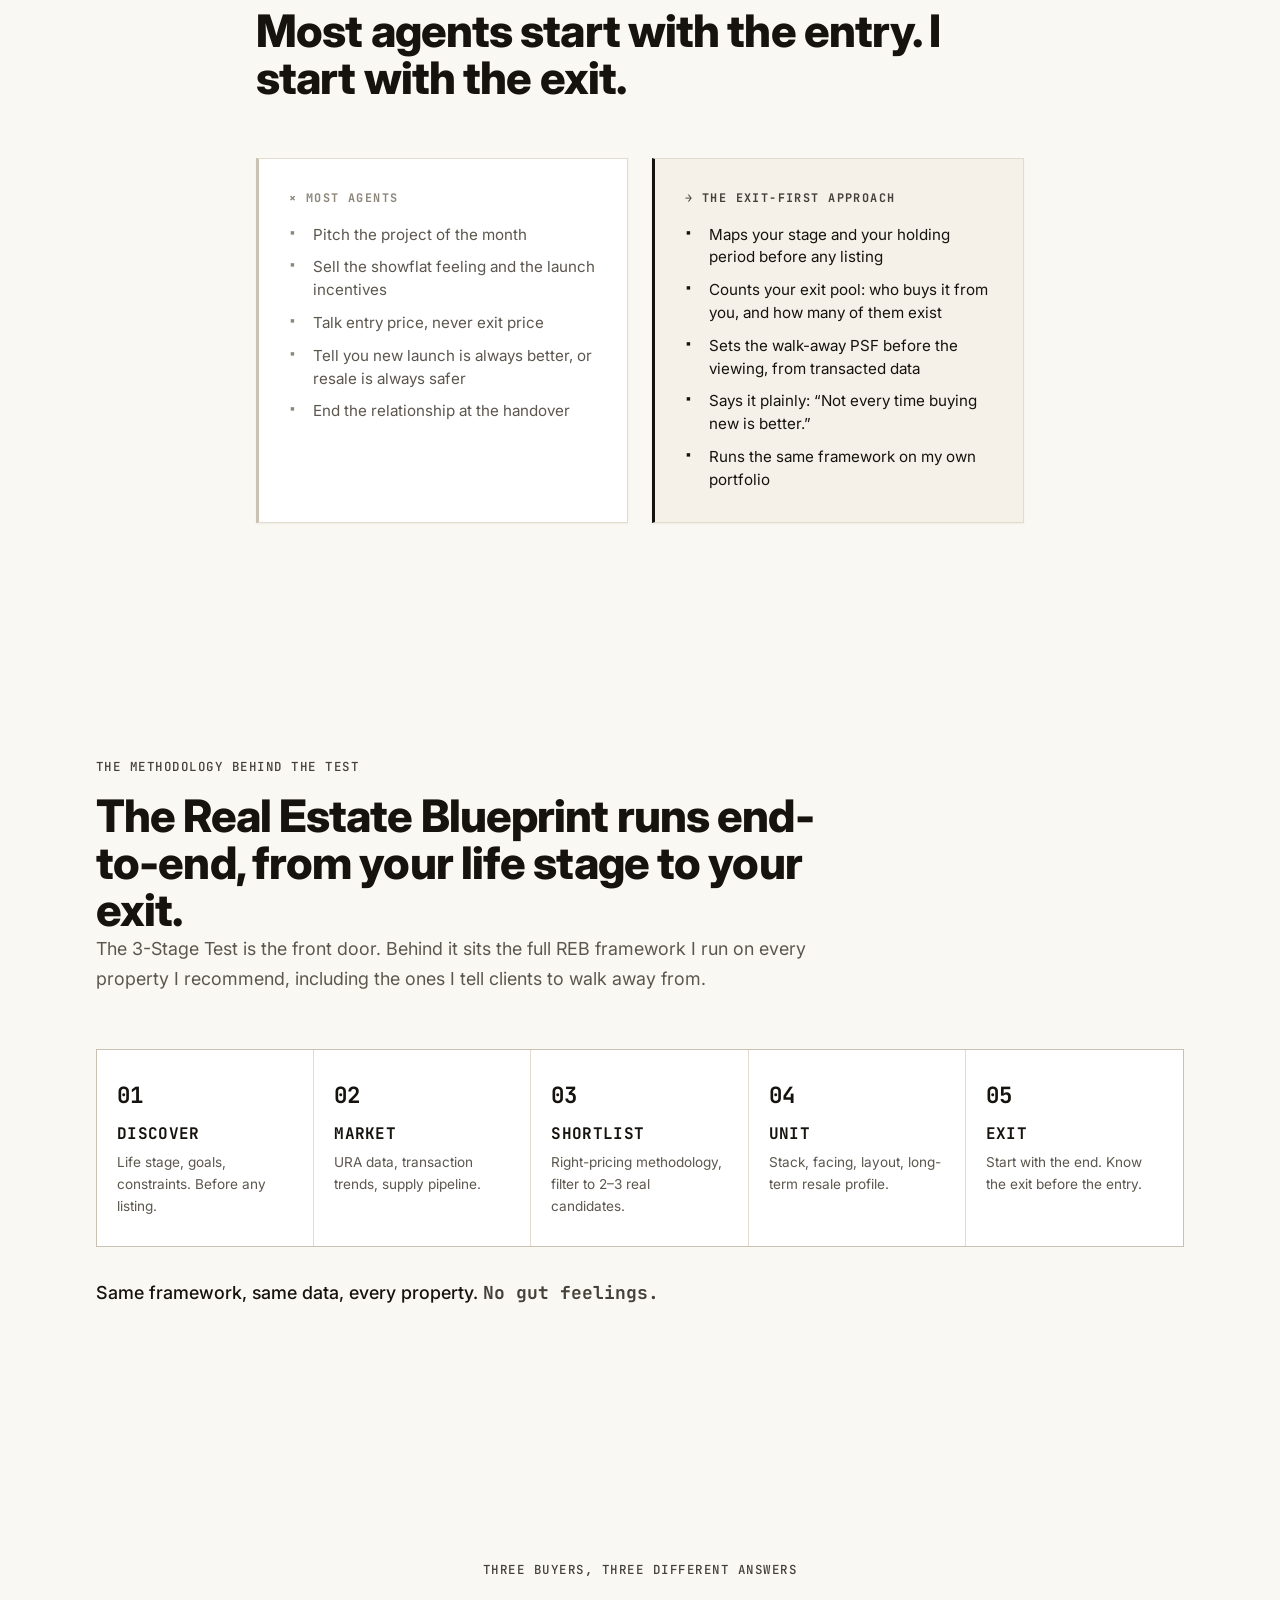
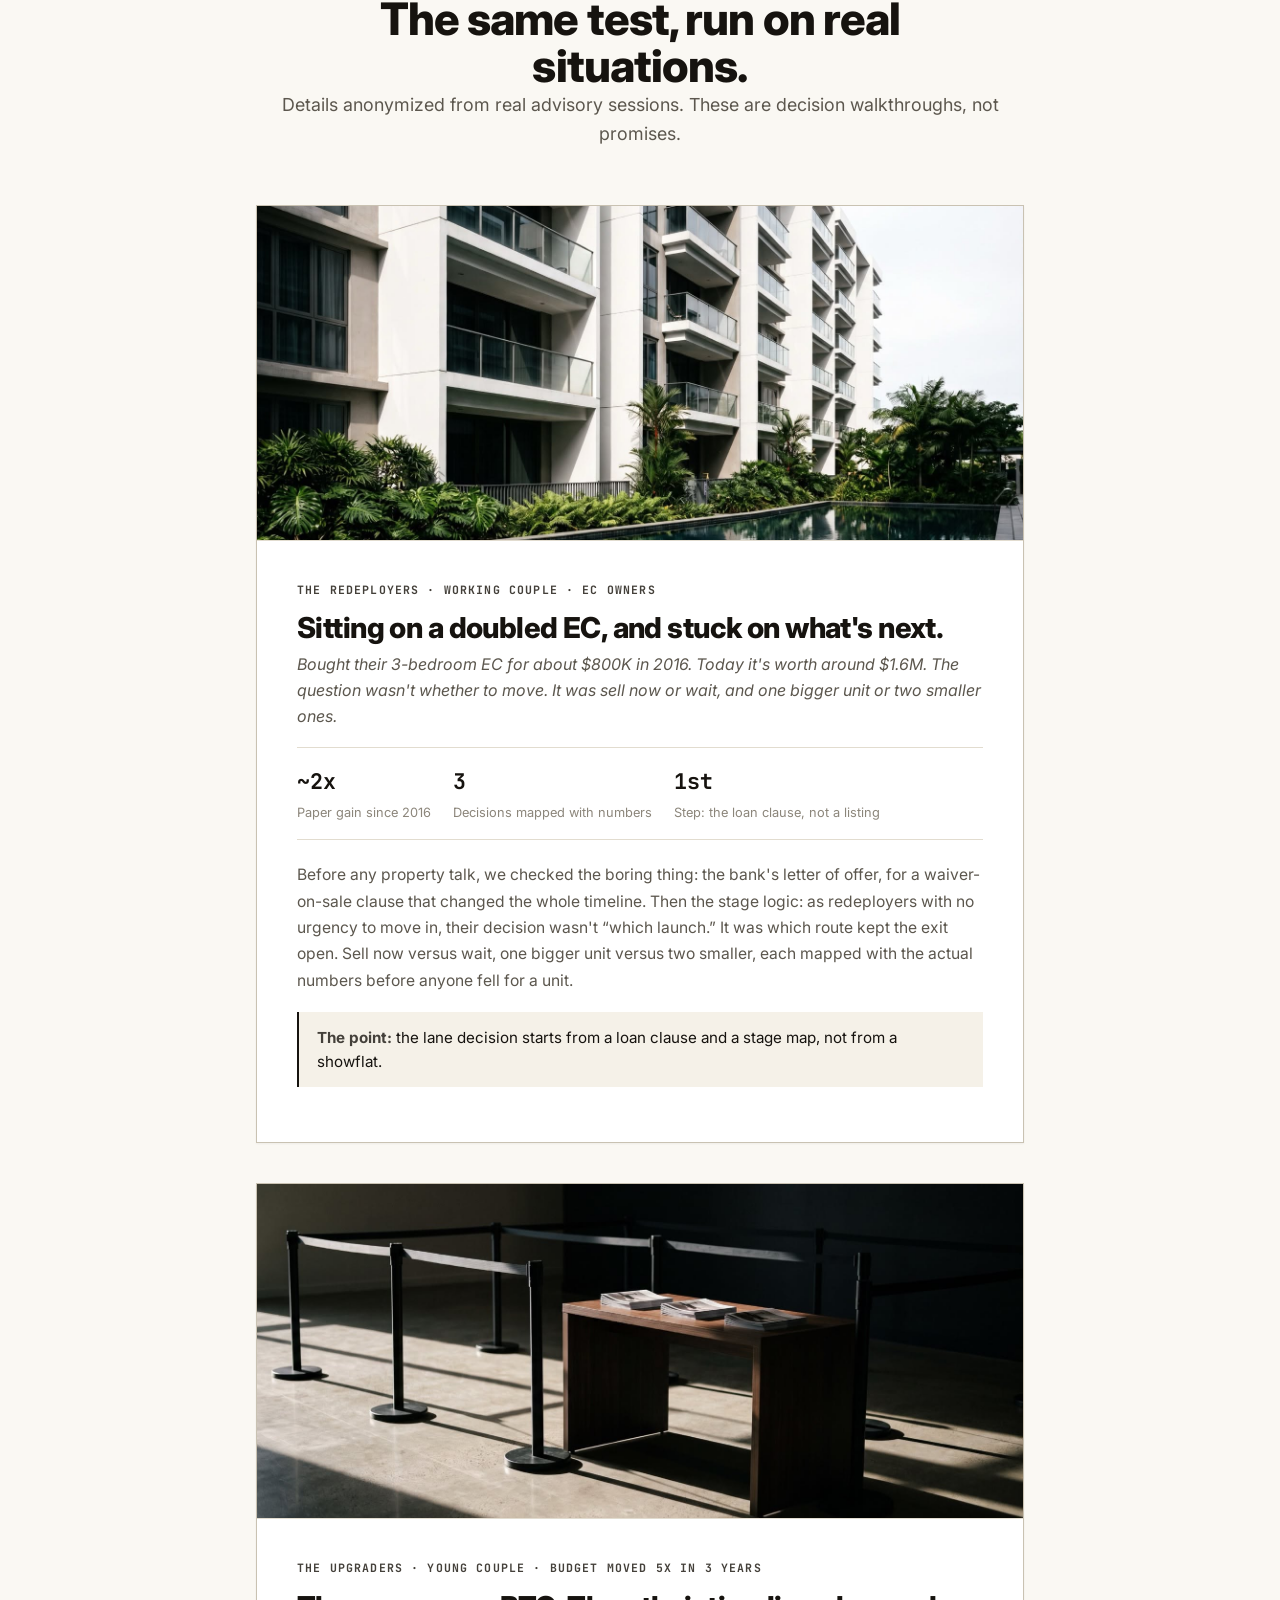
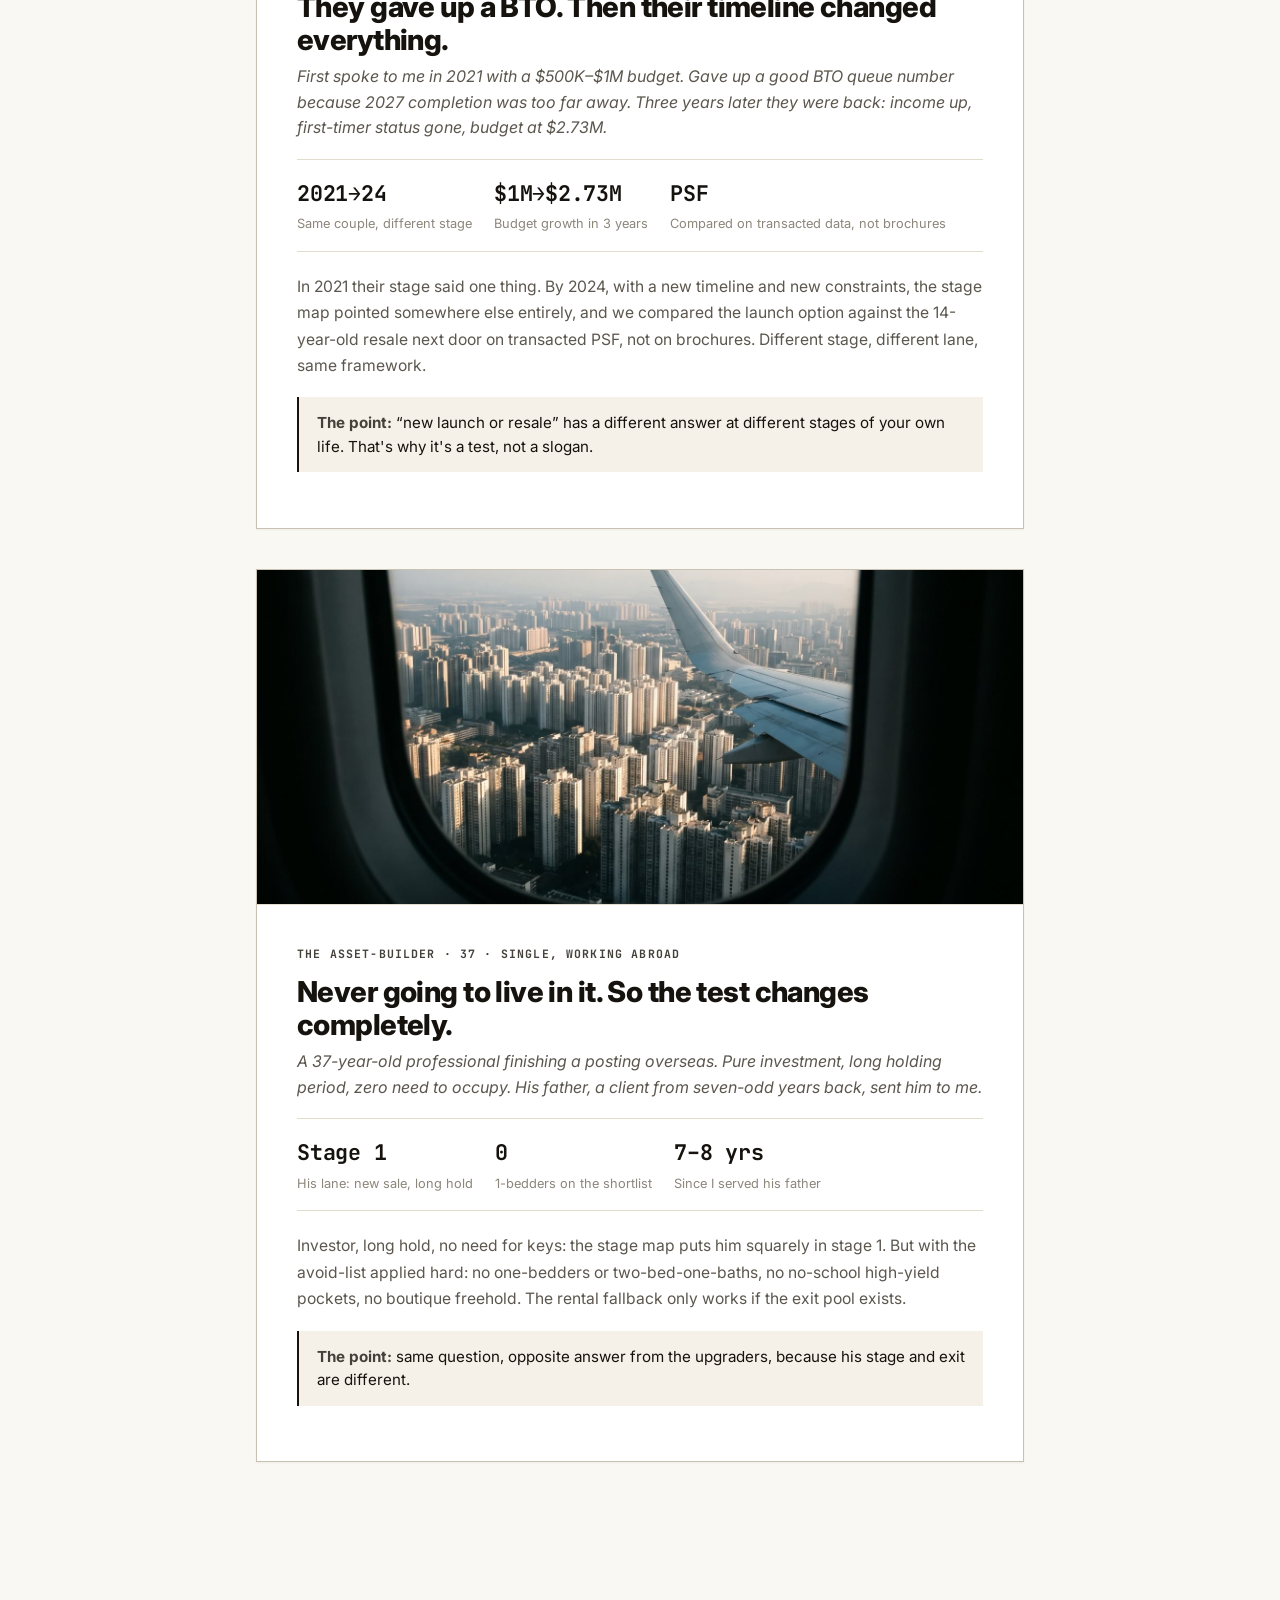
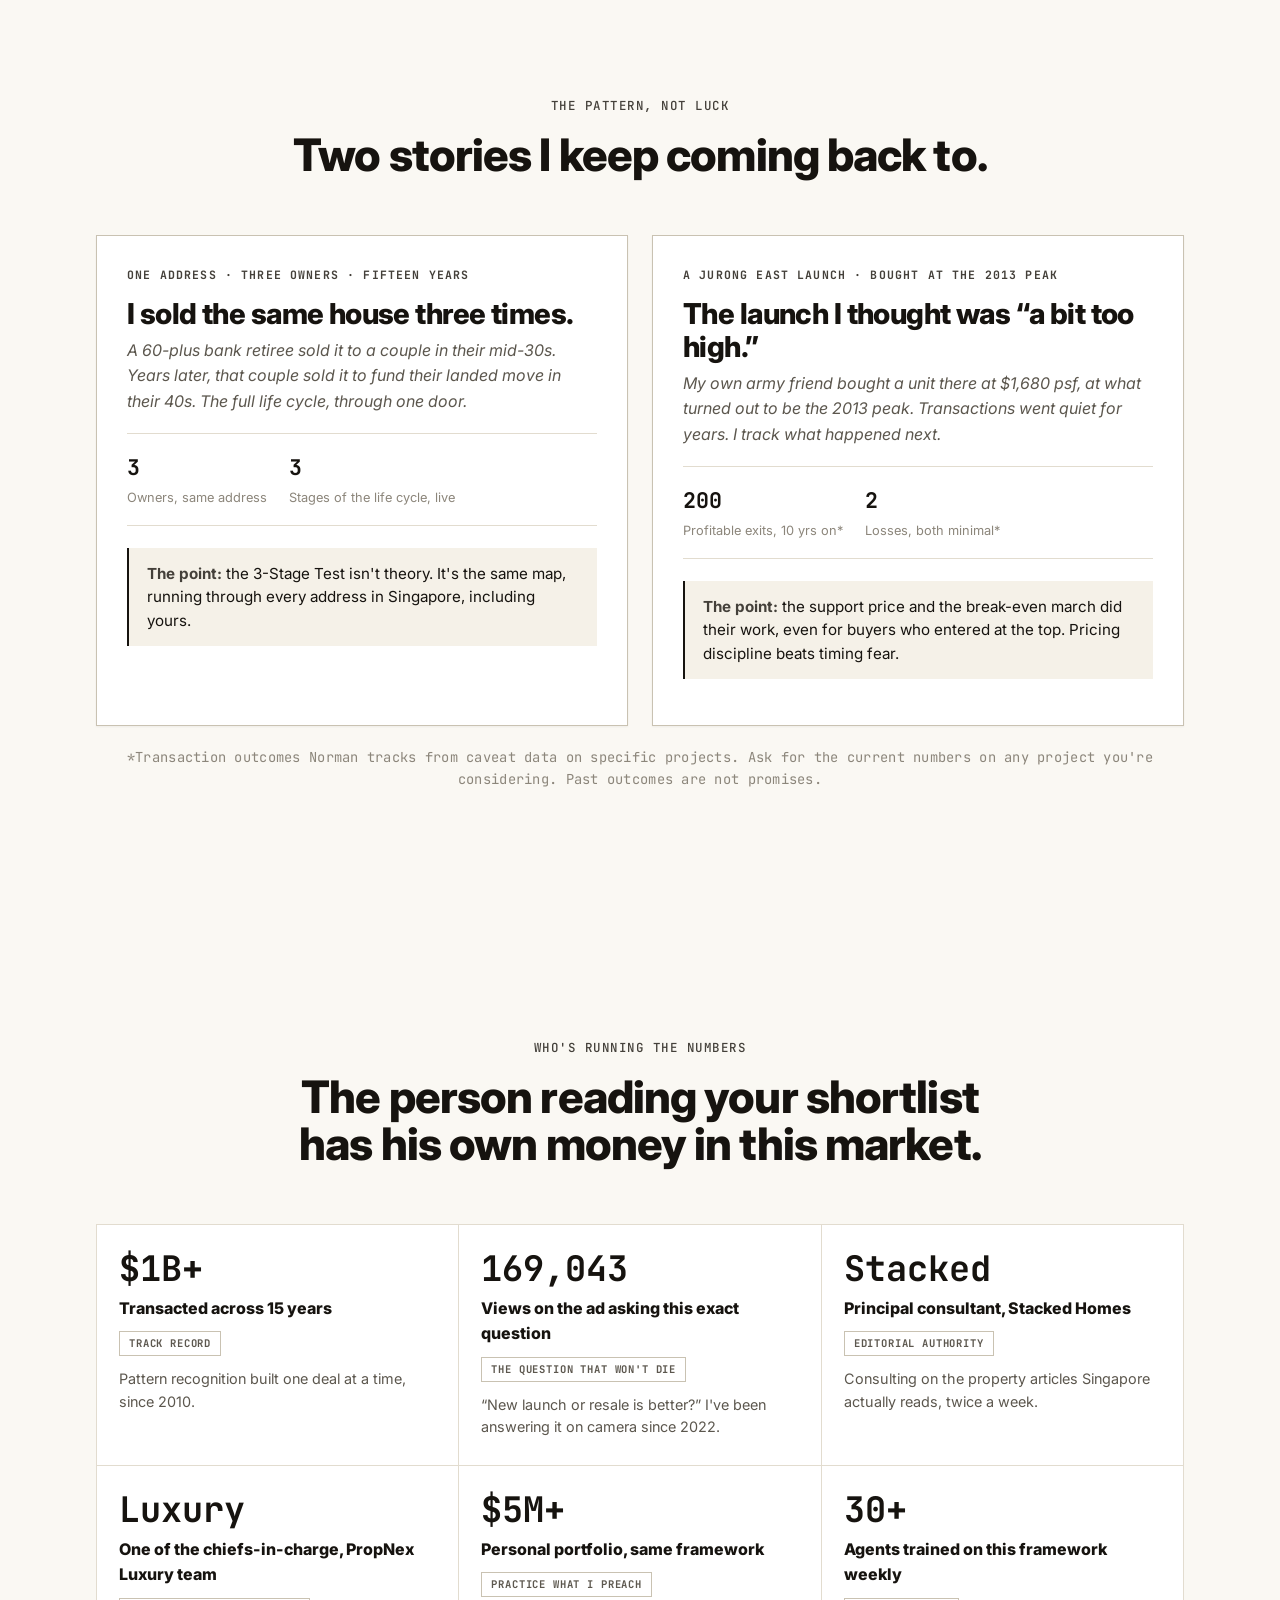
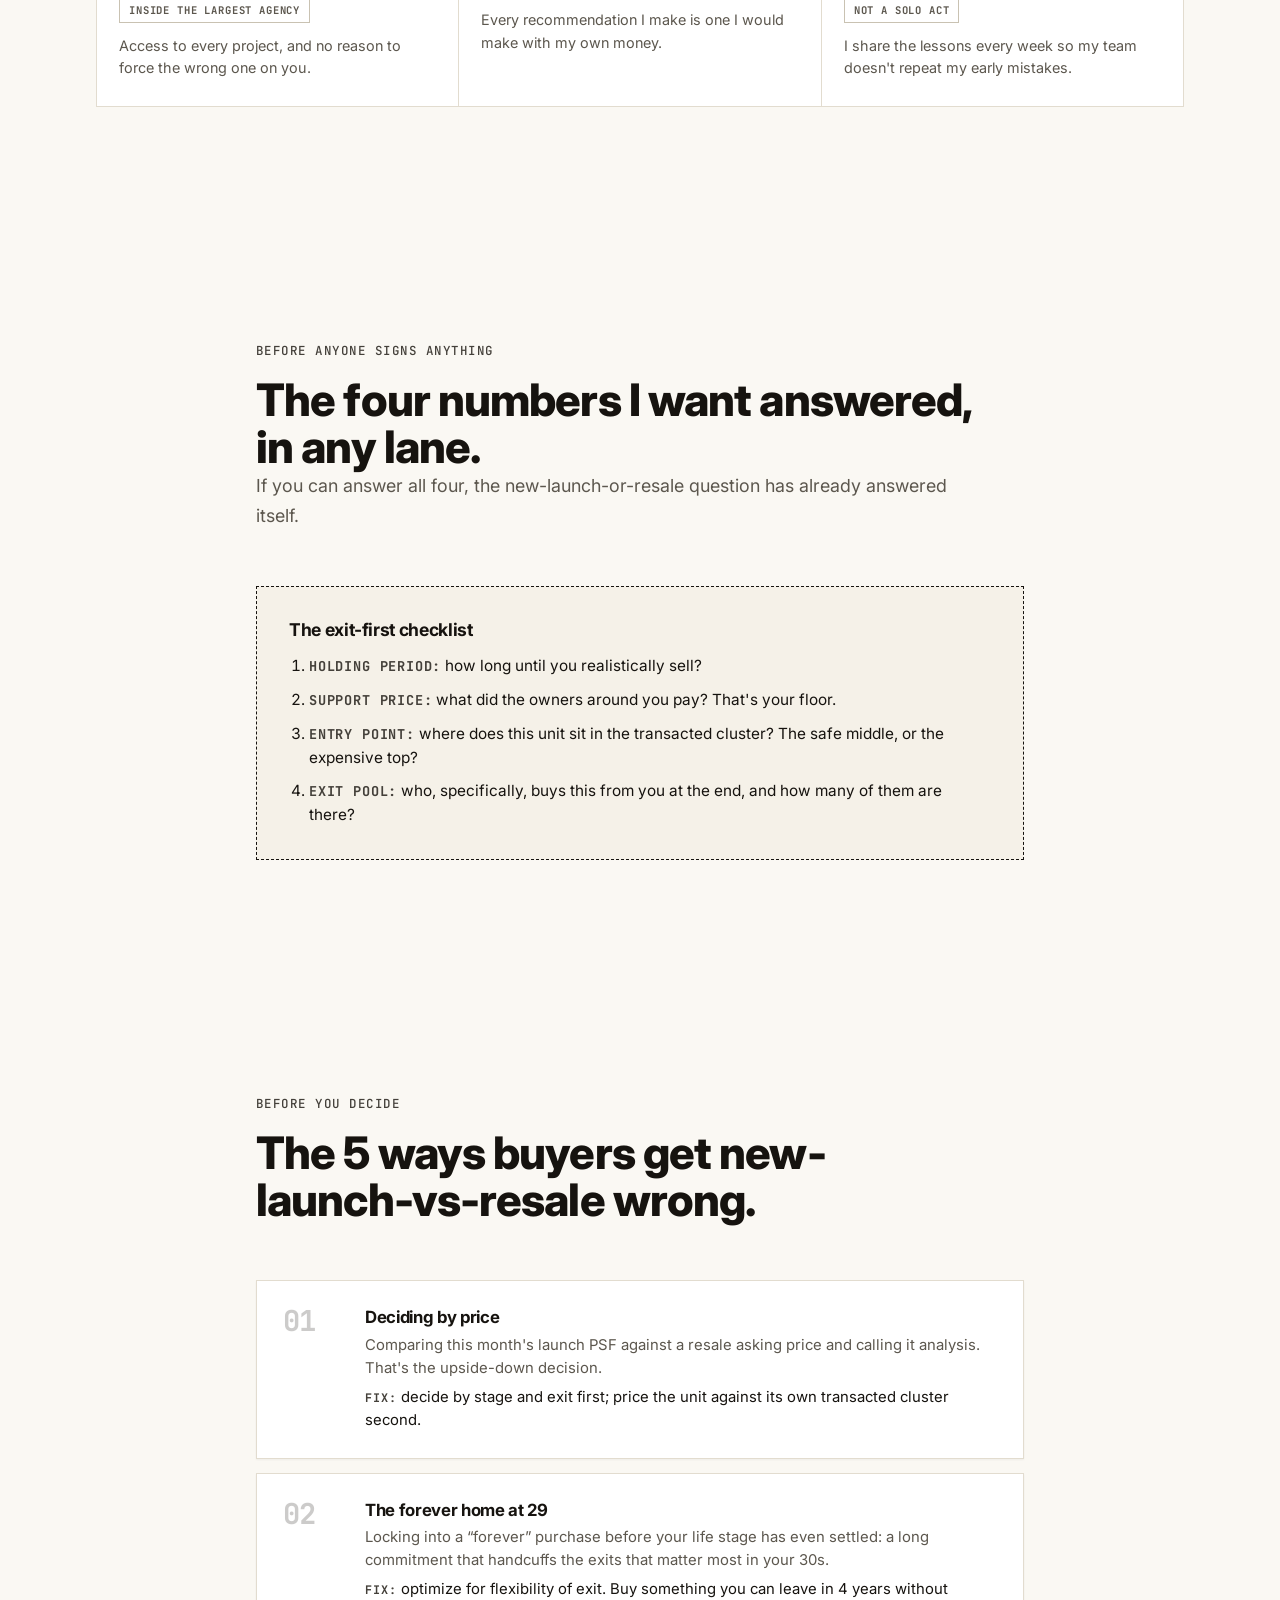
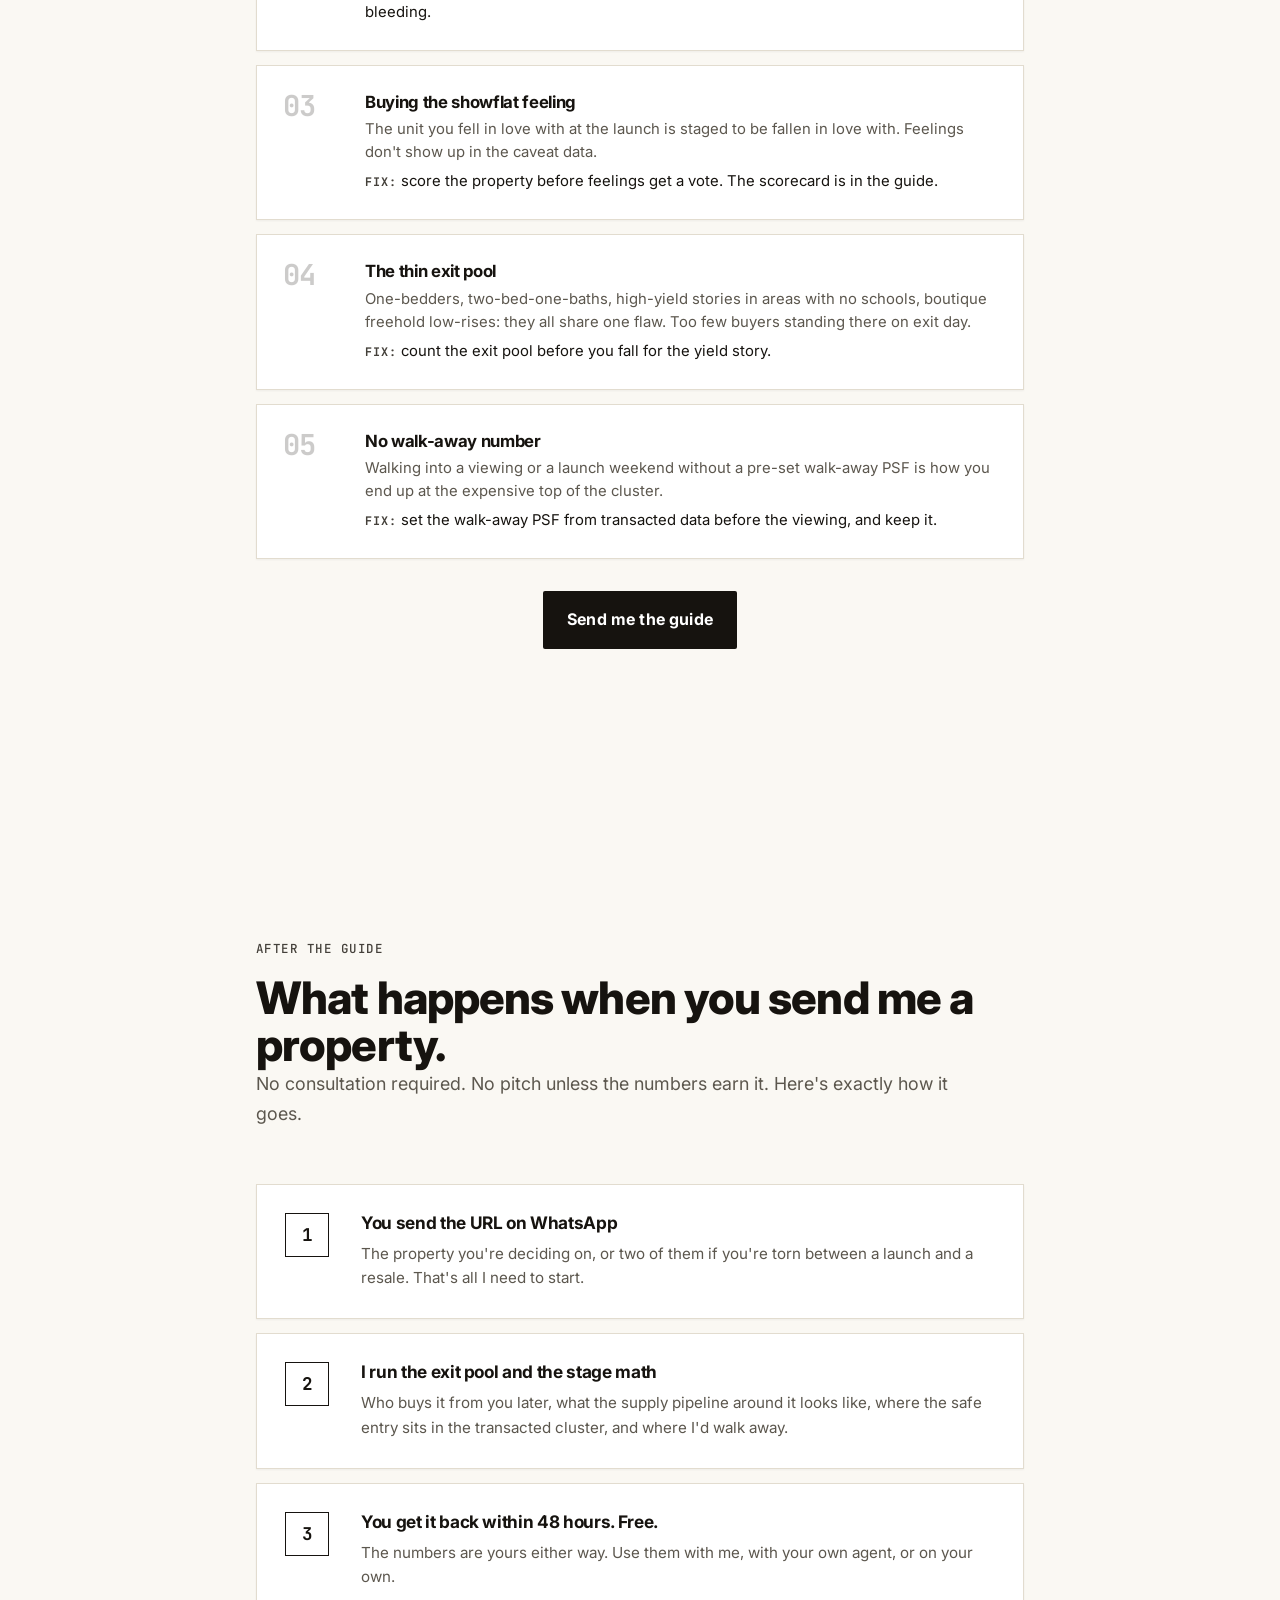
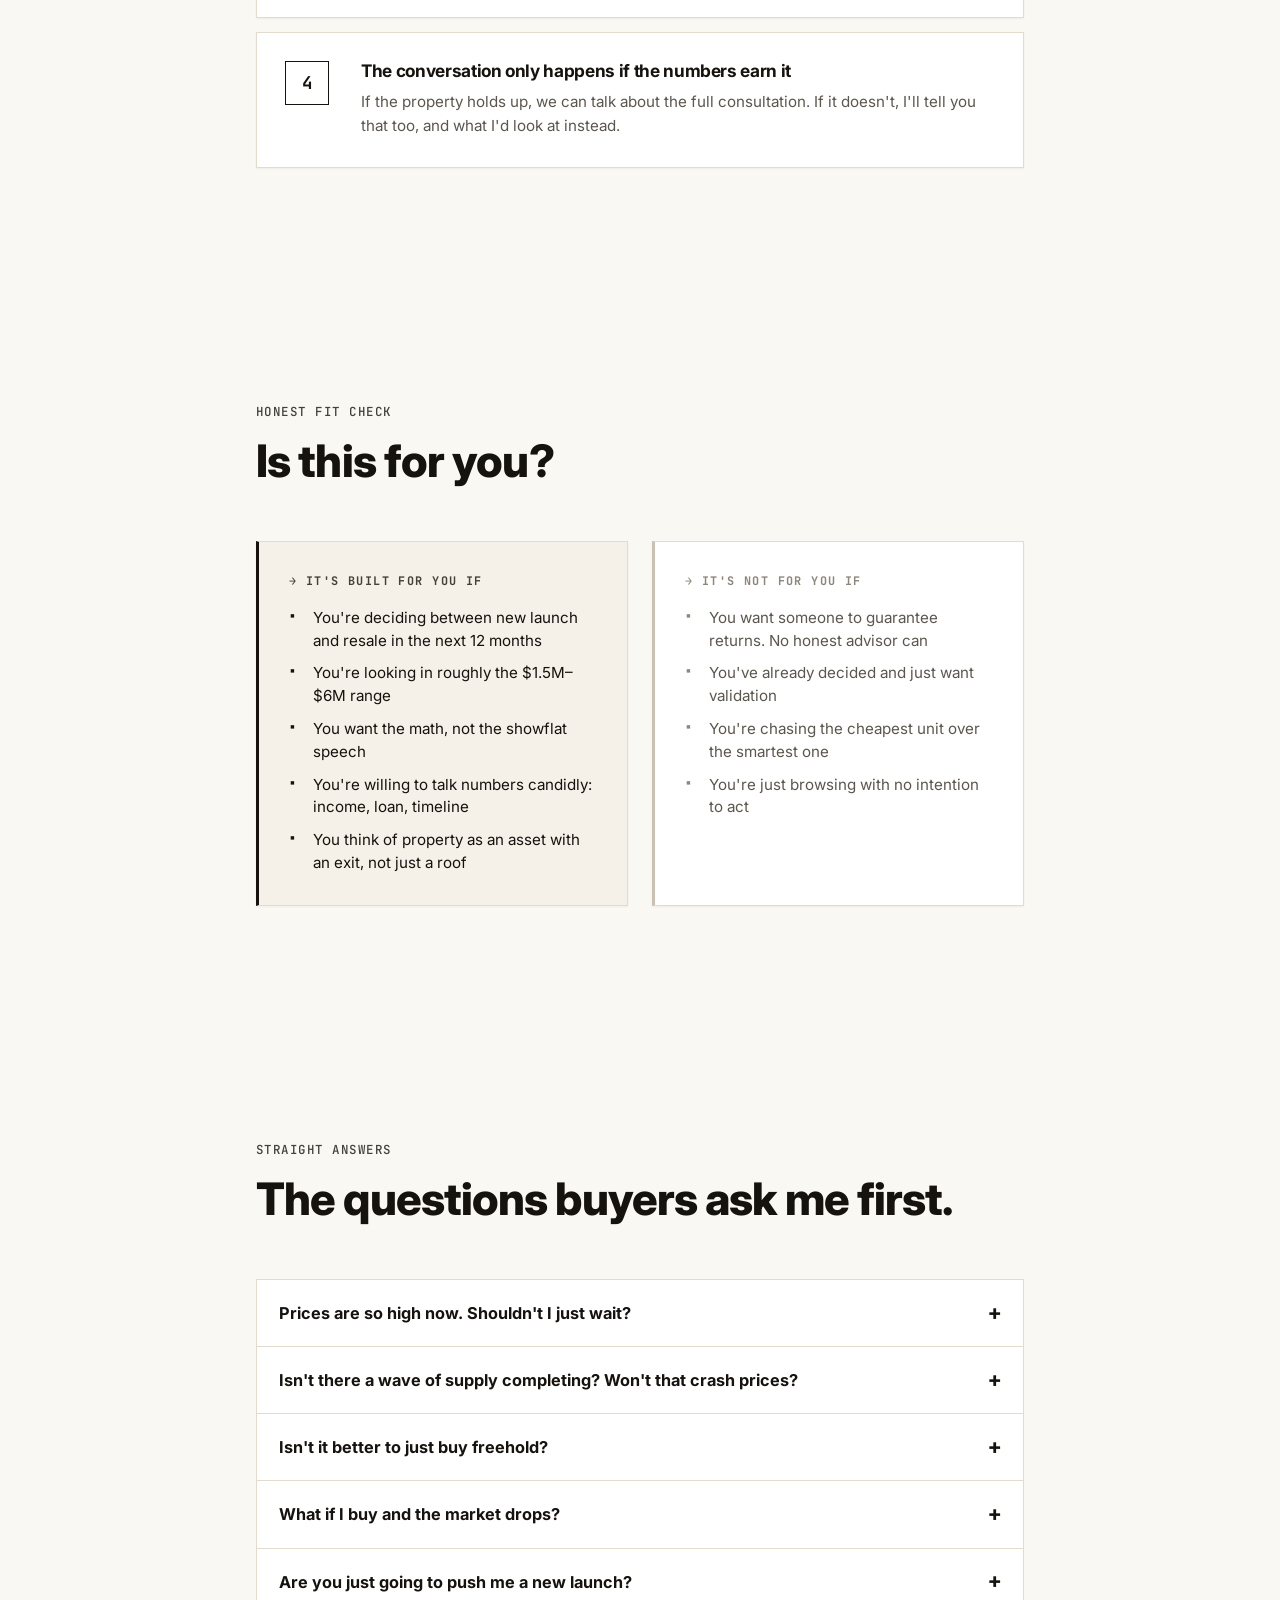
==== commit ab135d11: "Update resale page copy Co-Authored-By: Claude Haiku 5.5 <noreply@anthropic.com>" ====
--- a/resale/index.html
+++ b/resale/index.html
@@ -89,11 +89,11 @@
               Delivered within 60 seconds. The phone number is for your free 48h exit-pool run on WhatsApp.
             </p>
 
-            <!-- GHL form embed (Amplifyyy) -->
+            <!-- GHL form embed (Resale) -->
             <iframe
-                src="https://link.amplifyyy.com/widget/form/YOMTR35cq1osiivYYUOe"
+                src="https://api.leadconnectorhq.com/widget/form/4sbRsKJIsL2CiA8Y82Ic"
                 style="width:100%;height:100%;border:none;border-radius:8px"
-                id="inline-YOMTR35cq1osiivYYUOe"
+                id="inline-4sbRsKJIsL2CiA8Y82Ic"
                 data-layout="{'id':'INLINE'}"
                 data-trigger-type="alwaysShow"
                 data-trigger-value=""
@@ -102,13 +102,14 @@
                 data-deactivation-type="neverDeactivate"
                 data-deactivation-value=""
                 data-form-name="Resale"
-                data-height="473"
-                data-layout-iframe-id="inline-YOMTR35cq1osiivYYUOe"
-                data-form-id="YOMTR35cq1osiivYYUOe"
+                data-height="475"
+                data-layout-iframe-id="inline-4sbRsKJIsL2CiA8Y82Ic"
+                data-form-id="4sbRsKJIsL2CiA8Y82Ic"
                 data-cookie-consent="true"
                 data-cookie-consent-provider="auto"
                 title="Resale"
               ></iframe>
+            <script src="https://link.msgsndr.com/js/form_embed.js"></script>
           </aside>
         </div>
       </section>
@@ -446,7 +447,7 @@
         </div>
         <div class="proof-grid">
           <div class="proof-card">
-            <span class="pc-num">$500M+</span>
+            <span class="pc-num">$1B+</span>
             <div class="pc-name">Transacted across 15 years</div>
             <span class="pc-tag">Track record</span>
             <p class="pc-detail">Pattern recognition built one deal at a time, since 2010.</p>
@@ -686,9 +687,11 @@
               I couldn't hustle. I kept asking why instead.
             </p>
             <div class="journey">
-              <div class="journey-step"><span class="js-stage">2010 &middot; The start</span><span class="js-name">$52K in 25 months</span><span class="js-detail">First two years: barely surviving on NS savings and personal-training income. Nearly quit.</span><span class="js-gain">The why questions started here</span></div>
-              <div class="journey-step"><span class="js-stage">Aug 2012 &middot; Tanjong Rhu</span><span class="js-name">7 deals in 7 weeks</span><span class="js-detail">Focused on one area I genuinely knew, studied every transaction: $86K in 2.5 months.</span><span class="js-gain">Data beat hustle</span></div>
-              <div class="journey-step"><span class="js-stage">15 years on</span><span class="js-name">$500M+ transacted</span><span class="js-detail">One of the chiefs-in-charge of the PropNex Luxury team. Principal consultant at Stacked Homes. The same buyers I served in their late 20s are now in landed homes.</span><span class="js-gain">Full life-cycle service</span></div>
+              <!-- Boxes 1–2 updated 2026-10-27 per Bryan/Norman (WhatsApp): families helped + client gains.
+                   "$2.4M now valued ~$3.5M" is an unsold valuation per Norman, worded as such. -->
+              <div class="journey-step"><span class="js-stage">Families helped</span><span class="js-name">500+ families</span><span class="js-detail">HDB upgraders, first-time private buyers, condo owners redeploying. Each decision run through the same questions.</span><span class="js-gain">One family at a time</span></div>
+              <div class="journey-step"><span class="js-stage">Client outcomes</span><span class="js-name">6- to 7-figure gains</span><span class="js-detail">Clients have seen six- and seven-figure gains in their property portfolios. One unit bought at $2.4M is now valued at about $3.5M.</span><span class="js-gain">The exit is where it shows</span></div>
+              <div class="journey-step"><span class="js-stage">15 years on</span><span class="js-name">$1B+ transacted</span><span class="js-detail">One of the chiefs-in-charge of the PropNex Luxury team. Principal consultant at Stacked Homes. The same buyers I served in their late 20s are now in landed homes.</span><span class="js-gain">Full life-cycle service</span></div>
               <div class="journey-step"><span class="js-stage">My own money</span><span class="js-name">$5M+ portfolio</span><span class="js-detail">Built with the same framework in this guide. Every recommendation is one I would make with my own money.</span><span class="js-gain">Practice what I preach</span></div>
             </div>
             <blockquote class="norman-quote">
@@ -717,11 +720,13 @@
           <p class="form-heading">Get the guide + scorecard</p>
           <p class="form-lead">Delivered within 60 seconds. WhatsApp is for the guide and your exit-pool run. Nothing else.</p>
 
-          <!-- GHL form embed (Amplifyyy) -->
+          <p class="form-lead">Delivered within 60 seconds. WhatsApp is for the guide and your exit-pool run. Nothing else.</p>
+
+          <!-- GHL form embed (Resale) -->
             <iframe
-                src="https://link.amplifyyy.com/widget/form/YOMTR35cq1osiivYYUOe"
+                src="https://api.leadconnectorhq.com/widget/form/4sbRsKJIsL2CiA8Y82Ic"
                 style="width:100%;height:100%;border:none;border-radius:8px"
-                id="inline-YOMTR35cq1osiivYYUOe"
+                id="inline-4sbRsKJIsL2CiA8Y82Ic"
                 data-layout="{'id':'INLINE'}"
                 data-trigger-type="alwaysShow"
                 data-trigger-value=""
@@ -730,9 +735,9 @@
                 data-deactivation-type="neverDeactivate"
                 data-deactivation-value=""
                 data-form-name="Resale"
-                data-height="473"
-                data-layout-iframe-id="inline-YOMTR35cq1osiivYYUOe"
-                data-form-id="YOMTR35cq1osiivYYUOe"
+                data-height="475"
+                data-layout-iframe-id="inline-4sbRsKJIsL2CiA8Y82Ic"
+                data-form-id="4sbRsKJIsL2CiA8Y82Ic"
                 data-cookie-consent="true"
                 data-cookie-consent-provider="auto"
                 title="Resale"
@@ -757,7 +762,6 @@
       </p>
     </footer>
 
-    
-      <script src="https://link.amplifyyy.com/js/form_embed.js"></script>
+    <script src="https://link.amplifyyy.com/js/form_embed.js"></script>
   </body>
 </html>
